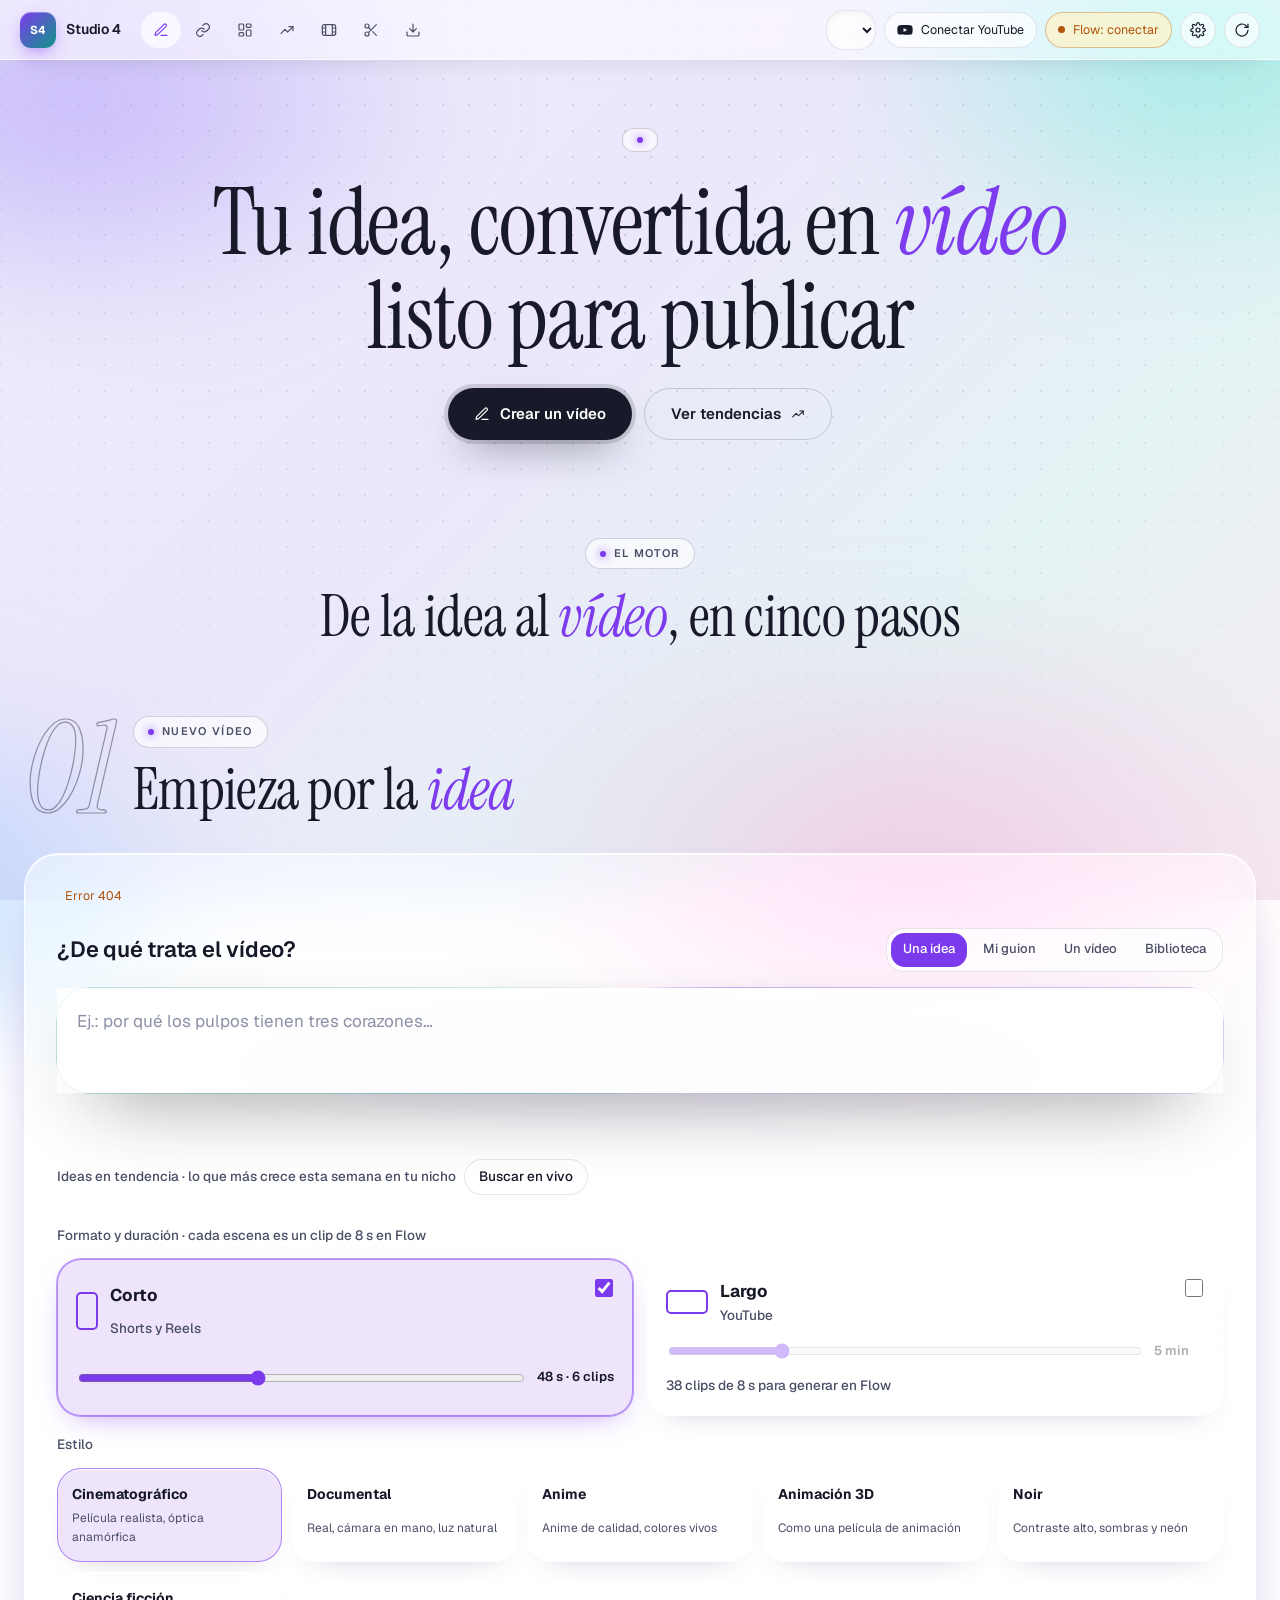
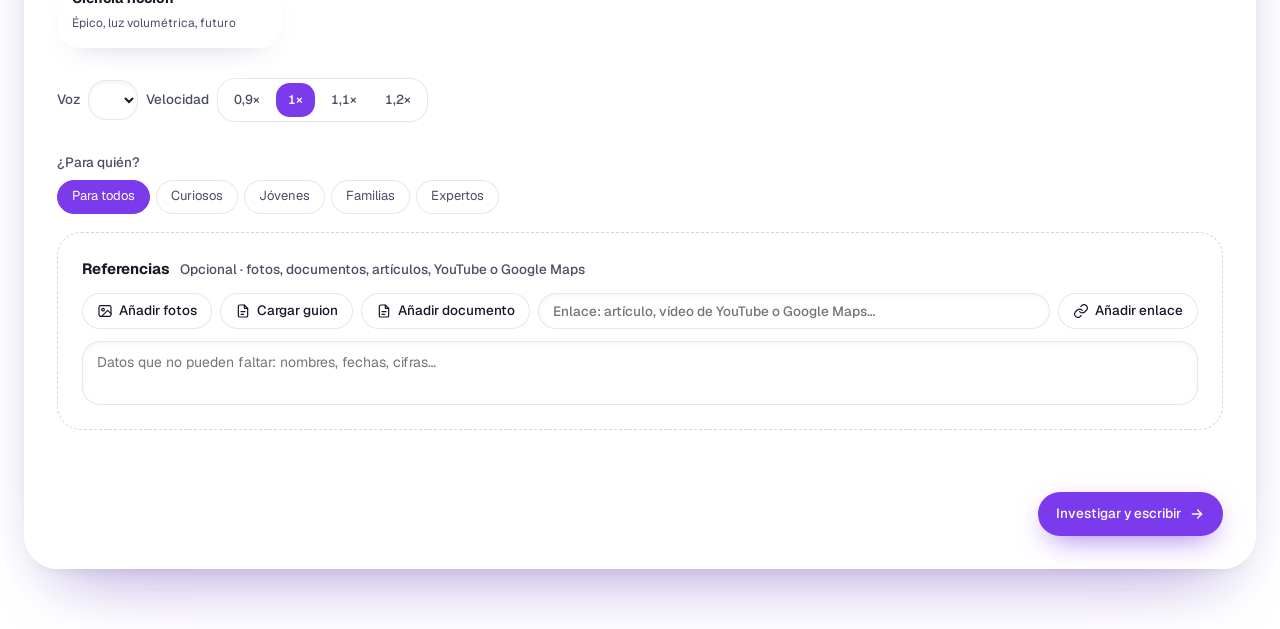
==== web/index.html @ 20f871fd "Precarga completa del panel; imágenes de las 3 ideas en toda la web de confianza; prompts de Agron c" ====
<!doctype html>
<html lang="es">
<head>
<meta charset="utf-8">
<meta name="viewport" content="width=device-width, initial-scale=1">
<title>Studio 4</title>
<link rel="icon" href="data:image/svg+xml,<svg xmlns='http://www.w3.org/2000/svg' viewBox='0 0 32 32'><defs><linearGradient id='g' x1='0' y1='0' x2='1' y2='1'><stop offset='0' stop-color='%238b5cf6'/><stop offset='1' stop-color='%232dd4bf'/></linearGradient></defs><rect width='32' height='32' rx='10' fill='url(%23g)'/><text x='16' y='21' font-size='12' font-family='Arial' font-weight='700' text-anchor='middle' fill='white'>S4</text></svg>">
<link rel="stylesheet" href="/web/estilo.css">
</head>
<body>
<!-- Precarga: la misma cara que arranque.html; se quita cuando el panel, sus fuentes y TODAS sus imágenes están cargadas. -->
<div id="precarga" role="status" aria-live="polite" style="position:fixed;inset:0;z-index:9999;display:grid;place-items:center;
  background:#07080d;color:#eef1f6;font-family:system-ui,sans-serif;transition:opacity .35s ease">
  <style>
    #precarga .logo { display: grid; place-items: center; width: 108px; height: 108px; border-radius: 32px; color: #fff;
      font: 700 34px "S4 Sans", system-ui, sans-serif; background: linear-gradient(135deg, #8b5cf6, #2dd4bf);
      box-shadow: 0 24px 60px -20px rgb(139 92 246 / .8), inset 0 1px 0 rgb(255 255 255 / .35); animation: s4-respirar 2.4s ease-in-out infinite; }
    #precarga h1 { margin: 0; font: 400 clamp(40px, 8vw, 64px)/1 "S4 Serif", serif; } #precarga h1 em { color: #8b5cf6; }
    #precarga p { margin: 0; color: #9aa3b2; font-size: 15px; min-height: 1.4em; }
    #precarga .barra { width: min(260px, 70vw); height: 4px; border-radius: 999px; background: rgb(255 255 255 / .1); overflow: hidden; }
    #precarga .barra i { display: block; height: 100%; width: 0; background: linear-gradient(90deg, #8b5cf6, #2dd4bf); transition: width .25s ease; }
    @keyframes s4-respirar { 0%, 100% { transform: scale(1); } 50% { transform: scale(1.06); } }
    @media (prefers-color-scheme: light) { #precarga { background: #f4f2fb !important; color: #161827 !important; } #precarga p { color: #4a4f66; } }
    @media (prefers-reduced-motion: reduce) { #precarga .logo { animation: none; } }
  </style>
  <div style="display:grid;justify-items:center;gap:22px;text-align:center;padding:16px">
    <div class="logo" aria-hidden="true">S4</div>
    <h1>Studio <em>4</em></h1>
    <div class="barra" aria-hidden="true"><i id="precarga-barra"></i></div>
    <p id="precarga-estado">Cargando el panel…</p>
  </div>
</div>
<svg width="0" height="0" style="position:absolute" aria-hidden="true">
  <defs>
    <symbol id="i-crear" viewBox="0 0 24 24" fill="none" stroke="currentColor" stroke-width="1.8" stroke-linecap="round" stroke-linejoin="round"><path d="M12 20h9"/><path d="M16.5 3.5a2.1 2.1 0 0 1 3 3L7 19l-4 1 1-4z"/></symbol>
    <symbol id="i-escenas" viewBox="0 0 24 24" fill="none" stroke="currentColor" stroke-width="1.8" stroke-linecap="round" stroke-linejoin="round"><rect x="2" y="4" width="20" height="16" rx="3"/><path d="M7 4v16M17 4v16M2 9h5M17 9h5M2 15h5M17 15h5"/></symbol>
    <symbol id="i-render" viewBox="0 0 24 24" fill="none" stroke="currentColor" stroke-width="1.8" stroke-linecap="round" stroke-linejoin="round"><circle cx="6" cy="6" r="3"/><circle cx="6" cy="18" r="3"/><path d="M20 4 8.12 15.88M14.47 14.48 20 20M8.12 8.12 12 12"/></symbol>
    <symbol id="i-entregas" viewBox="0 0 24 24" fill="none" stroke="currentColor" stroke-width="1.8" stroke-linecap="round" stroke-linejoin="round"><path d="M21 15v4a2 2 0 0 1-2 2H5a2 2 0 0 1-2-2v-4"/><path d="m7 10 5 5 5-5M12 15V3"/></symbol>
    <symbol id="i-yt" viewBox="0 0 24 24" fill="currentColor"><path d="M23 7.2a3 3 0 0 0-2.1-2.1C19 4.6 12 4.6 12 4.6s-7 0-8.9.5A3 3 0 0 0 1 7.2 31 31 0 0 0 .5 12 31 31 0 0 0 1 16.8a3 3 0 0 0 2.1 2.1c1.9.5 8.9.5 8.9.5s7 0 8.9-.5a3 3 0 0 0 2.1-2.1 31 31 0 0 0 .5-4.8 31 31 0 0 0-.5-4.8zM9.8 15.1V8.9l5.4 3.1z"/></symbol>
    <symbol id="i-ajustes" viewBox="0 0 24 24" fill="none" stroke="currentColor" stroke-width="1.8" stroke-linecap="round" stroke-linejoin="round"><circle cx="12" cy="12" r="3"/><path d="M19.4 15a1.7 1.7 0 0 0 .3 1.8l.1.1a2 2 0 1 1-2.8 2.8l-.1-.1a1.7 1.7 0 0 0-1.8-.3 1.7 1.7 0 0 0-1 1.5V21a2 2 0 1 1-4 0v-.1a1.7 1.7 0 0 0-1.1-1.5 1.7 1.7 0 0 0-1.8.3l-.1.1a2 2 0 1 1-2.8-2.8l.1-.1a1.7 1.7 0 0 0 .3-1.8 1.7 1.7 0 0 0-1.5-1H3a2 2 0 1 1 0-4h.1a1.7 1.7 0 0 0 1.5-1.1 1.7 1.7 0 0 0-.3-1.8l-.1-.1a2 2 0 1 1 2.8-2.8l.1.1a1.7 1.7 0 0 0 1.8.3H9a1.7 1.7 0 0 0 1-1.5V3a2 2 0 1 1 4 0v.1a1.7 1.7 0 0 0 1 1.5 1.7 1.7 0 0 0 1.8-.3l.1-.1a2 2 0 1 1 2.8 2.8l-.1.1a1.7 1.7 0 0 0-.3 1.8V9a1.7 1.7 0 0 0 1.5 1H21a2 2 0 1 1 0 4h-.1a1.7 1.7 0 0 0-1.5 1z"/></symbol>
    <symbol id="i-play" viewBox="0 0 24 24" fill="currentColor"><path d="M7 4.5v15a1 1 0 0 0 1.5.9l12-7.5a1 1 0 0 0 0-1.7l-12-7.5A1 1 0 0 0 7 4.5z"/></symbol>
    <symbol id="i-pausa" viewBox="0 0 24 24" fill="currentColor"><rect x="6" y="4.5" width="4" height="15" rx="1"/><rect x="14" y="4.5" width="4" height="15" rx="1"/></symbol>
    <symbol id="i-renovar" viewBox="0 0 24 24" fill="none" stroke="currentColor" stroke-width="1.8" stroke-linecap="round" stroke-linejoin="round"><path d="M21 12a9 9 0 1 1-3-6.7L21 8"/><path d="M21 3v5h-5"/></symbol>
    <symbol id="i-carga" viewBox="0 0 24 24" fill="none" stroke="currentColor" stroke-width="2" stroke-linecap="round"><path d="M21 12a9 9 0 1 1-6.2-8.6"/></symbol>
    <symbol id="i-tendencias" viewBox="0 0 24 24" fill="none" stroke="currentColor" stroke-width="1.8" stroke-linecap="round" stroke-linejoin="round"><path d="m3 17 6-6 4 4 8-8"/><path d="M15 7h6v6"/></symbol>
    <symbol id="i-guion" viewBox="0 0 24 24" fill="none" stroke="currentColor" stroke-width="1.8" stroke-linecap="round" stroke-linejoin="round"><path d="M14 3H7a2 2 0 0 0-2 2v14a2 2 0 0 0 2 2h10a2 2 0 0 0 2-2V8z"/><path d="M14 3v5h5M9 13h6M9 17h4"/></symbol>
    <!-- Logos de las redes (Simple Icons, CC0), con sus colores de marca -->
    <linearGradient id="ig-degradado" x1="0" y1="1" x2="1" y2="0"><stop offset="0" stop-color="#FEDA75"/><stop offset=".3" stop-color="#FA7E1E"/><stop offset=".55" stop-color="#D62976"/><stop offset=".8" stop-color="#962FBF"/><stop offset="1" stop-color="#4F5BD5"/></linearGradient>
    <path id="tk-trazo" d="M12.525.02c1.31-.02 2.61-.01 3.91-.02.08 1.53.63 3.09 1.75 4.17 1.12 1.11 2.7 1.62 4.24 1.79v4.03c-1.44-.05-2.89-.35-4.2-.97-.57-.26-1.1-.59-1.62-.93-.01 2.92.01 5.84-.02 8.75-.08 1.4-.54 2.79-1.35 3.94-1.31 1.92-3.58 3.17-5.91 3.21-1.43.08-2.86-.31-4.08-1.03-2.02-1.19-3.44-3.37-3.65-5.71-.02-.5-.03-1-.01-1.49.18-1.9 1.12-3.72 2.58-4.96 1.66-1.44 3.98-2.13 6.15-1.72.02 1.48-.04 2.96-.04 4.44-.99-.32-2.15-.23-3.02.37-.63.41-1.11 1.04-1.36 1.75-.21.51-.15 1.07-.14 1.61.24 1.64 1.82 3.02 3.5 2.87 1.12-.01 2.19-.66 2.77-1.61.19-.33.4-.67.41-1.06.1-1.79.06-3.57.07-5.36.01-4.03-.01-8.05.02-12.07z"/>
    <symbol id="l-youtube" viewBox="0 0 24 24"><rect x="5" y="6.5" width="14" height="11" fill="#fff"/><path fill="#FF0000" d="M23.498 6.186a3.016 3.016 0 0 0-2.122-2.136C19.505 3.545 12 3.545 12 3.545s-7.505 0-9.377.505A3.017 3.017 0 0 0 .502 6.186C0 8.07 0 12 0 12s0 3.93.502 5.814a3.016 3.016 0 0 0 2.122 2.136c1.871.505 9.376.505 9.376.505s7.505 0 9.377-.505a3.015 3.015 0 0 0 2.122-2.136C24 15.93 24 12 24 12s0-3.93-.502-5.814zM9.545 15.568V8.432L15.818 12l-6.273 3.568z"/></symbol>
    <symbol id="l-instagram" viewBox="0 0 24 24"><path fill="url(#ig-degradado)" d="M7.0301.084c-1.2768.0602-2.1487.264-2.911.5634-.7888.3075-1.4575.72-2.1228 1.3877-.6652.6677-1.075 1.3368-1.3802 2.127-.2954.7638-.4956 1.6365-.552 2.914-.0564 1.2775-.0689 1.6882-.0626 4.947.0062 3.2586.0206 3.6671.0825 4.9473.061 1.2765.264 2.1482.5635 2.9107.308.7889.72 1.4573 1.388 2.1228.6679.6655 1.3365 1.0743 2.1285 1.38.7632.295 1.6361.4961 2.9134.552 1.2773.056 1.6884.069 4.9462.0627 3.2578-.0062 3.668-.0207 4.9478-.0814 1.28-.0607 2.147-.2652 2.9098-.5633.7889-.3086 1.4578-.72 2.1228-1.3881.665-.6682 1.0745-1.3378 1.3795-2.1284.2957-.7632.4966-1.636.552-2.9124.056-1.2809.0692-1.6898.063-4.948-.0063-3.2583-.021-3.6668-.0817-4.9465-.0607-1.2797-.264-2.1487-.5633-2.9117-.3084-.7889-.72-1.4568-1.3876-2.1228C21.2982 1.33 20.628.9208 19.8378.6165 19.074.321 18.2017.1197 16.9244.0645 15.6471.0093 15.236-.005 11.977.0014 8.718.0076 8.31.0215 7.0301.0839m.1402 21.6932c-1.17-.0509-1.8053-.2453-2.2287-.408-.5606-.216-.96-.4771-1.3819-.895-.422-.4178-.6811-.8186-.9-1.378-.1644-.4234-.3624-1.058-.4171-2.228-.0595-1.2645-.072-1.6442-.079-4.848-.007-3.2037.0053-3.583.0607-4.848.05-1.169.2456-1.805.408-2.2282.216-.5613.4762-.96.895-1.3816.4188-.4217.8184-.6814 1.3783-.9003.423-.1651 1.0575-.3614 2.227-.4171 1.2655-.06 1.6447-.072 4.848-.079 3.2033-.007 3.5835.005 4.8495.0608 1.169.0508 1.8053.2445 2.228.408.5608.216.96.4754 1.3816.895.4217.4194.6816.8176.9005 1.3787.1653.4217.3617 1.056.4169 2.2263.0602 1.2655.0739 1.645.0796 4.848.0058 3.203-.0055 3.5834-.061 4.848-.051 1.17-.245 1.8055-.408 2.2294-.216.5604-.4763.96-.8954 1.3814-.419.4215-.8181.6811-1.3783.9-.4224.1649-1.0577.3617-2.2262.4174-1.2656.0595-1.6448.072-4.8493.079-3.2045.007-3.5825-.006-4.848-.0608M16.953 5.5864A1.44 1.44 0 1 0 18.39 4.144a1.44 1.44 0 0 0-1.437 1.4424M5.8385 12.012c.0067 3.4032 2.7706 6.1557 6.173 6.1493 3.4026-.0065 6.157-2.7701 6.1506-6.1733-.0065-3.4032-2.771-6.1565-6.174-6.1498-3.403.0067-6.156 2.771-6.1496 6.1738M8 12.0077a4 4 0 1 1 4.008 3.9921A3.9996 3.9996 0 0 1 8 12.0077"/></symbol>
    <symbol id="l-tiktok" viewBox="-1 -1 26 26"><use href="#tk-trazo" fill="#25F4EE" transform="translate(-0.7 -0.7)"/><use href="#tk-trazo" fill="#FE2C55" transform="translate(0.7 0.7)"/><use href="#tk-trazo" fill="var(--tiktok, #000)"/></symbol>
    <symbol id="l-facebook" viewBox="0 0 24 24"><circle cx="12" cy="12" r="10" fill="#fff"/><path fill="#0866FF" d="M9.101 23.691v-7.98H6.627v-3.667h2.474v-1.58c0-4.085 1.848-5.978 5.858-5.978.401 0 .955.042 1.468.103a8.68 8.68 0 0 1 1.141.195v3.325a8.623 8.623 0 0 0-.653-.036 26.805 26.805 0 0 0-.733-.009c-.707 0-1.259.096-1.675.309a1.686 1.686 0 0 0-.679.622c-.258.42-.374.995-.374 1.752v1.297h3.919l-.386 2.103-.287 1.564h-3.246v8.245C19.396 23.238 24 18.179 24 12.044c0-6.627-5.373-12-12-12s-12 5.373-12 12c0 5.628 3.874 10.35 9.101 11.647Z"/></symbol>
    <symbol id="i-canales" viewBox="0 0 24 24" fill="none" stroke="currentColor" stroke-width="1.8" stroke-linecap="round" stroke-linejoin="round"><rect x="3" y="3" width="7" height="9" rx="1.5"/><rect x="14" y="3" width="7" height="5" rx="1.5"/><rect x="14" y="12" width="7" height="9" rx="1.5"/><rect x="3" y="16" width="7" height="5" rx="1.5"/></symbol>
    <symbol id="i-foto" viewBox="0 0 24 24" fill="none" stroke="currentColor" stroke-width="1.8" stroke-linecap="round" stroke-linejoin="round"><rect x="3" y="4" width="18" height="16" rx="2.5"/><circle cx="9" cy="10" r="2"/><path d="m21 16-5-5-9 9"/></symbol>
    <symbol id="i-enlace" viewBox="0 0 24 24" fill="none" stroke="currentColor" stroke-width="1.8" stroke-linecap="round" stroke-linejoin="round"><path d="M10 13a5 5 0 0 0 7.5.5l3-3a5 5 0 0 0-7-7l-1.7 1.7"/><path d="M14 11a5 5 0 0 0-7.5-.5l-3 3a5 5 0 0 0 7 7l1.7-1.7"/></symbol>
    <symbol id="i-mapa" viewBox="0 0 24 24" fill="none" stroke="currentColor" stroke-width="1.8" stroke-linecap="round" stroke-linejoin="round"><path d="M12 21s-7-6.2-7-11.5a7 7 0 0 1 14 0C19 14.8 12 21 12 21z"/><circle cx="12" cy="9.5" r="2.5"/></symbol>
    <symbol id="i-flecha" viewBox="0 0 24 24" fill="none" stroke="currentColor" stroke-width="2" stroke-linecap="round" stroke-linejoin="round"><path d="M5 12h14M13 6l6 6-6 6"/></symbol>
  </defs>
</svg>

<header class="barra">
  <a class="marca" href="#inicio" title="Inicio"><span class="logo">S4</span><span>Studio 4</span></a>
  <nav class="nav" aria-label="Navegación principal">
    <a href="#crear" class="activo" title="Crear"><svg><use href="#i-crear"/></svg><span>Crear</span></a>
    <a href="#url" title="Desde URL"><svg><use href="#i-enlace"/></svg><span>Desde URL</span></a>
    <a href="#canales" title="Canales"><svg><use href="#i-canales"/></svg><span>Canales</span></a>
    <a href="#tendencias" title="Tendencias"><svg><use href="#i-tendencias"/></svg><span>Tendencias</span></a>
    <a href="#flow" title="Flow"><svg><use href="#i-escenas"/></svg><span>Flow</span></a>
    <a href="#render" title="Render"><svg><use href="#i-render"/></svg><span>Render</span></a>
    <a href="#entregas" title="Entregas"><svg><use href="#i-entregas"/></svg><span>Entregas</span></a>
  </nav>
  <div class="barra-der">
    <select id="canal" class="campo canal-campo" aria-label="Canal con el que trabajas" title="Canal: cada uno tiene sus producciones, su YouTube y su carpeta"></select>
    <a id="yt-pildora" class="pildora" href="/youtube/conectar" title="Solo lectura: tu canal y lo que ya hay en YouTube sobre cada tema"><svg><use href="#i-yt"/></svg><span id="yt-txt">Conectar YouTube</span></a>
    <a id="flow-boton" class="pildora aviso" target="_blank" href="/flow/emparejar"><span class="piloto"></span><span>Flow: conectar</span></a>
    <button id="abrir-ajustes" class="redondo" title="Ajustes: tema de color del panel" aria-label="Ajustes: tema de color del panel" aria-controls="ajustes"><svg><use href="#i-ajustes"/></svg></button>
    <button id="flow-renovar" class="redondo" title="Nueva vinculación: genera otro código y vuelve a emparejar la extensión" aria-label="Nueva vinculación con la extensión de Flow"><svg><use href="#i-renovar"/></svg></button>
  </div>
</header>

<main>
  <!-- ================================================================ INICIO: el canal, sus vídeos y el motor -->
  <section id="inicio" class="crear-vista">
    <div class="presentacion entrar">
      <span class="sello" id="sello"></span>
      <h1 class="display">Tu idea, convertida en <em>vídeo</em><br>listo para publicar</h1>
      <div class="ctas">
        <button class="cta" id="ir-crear" type="button"><svg width="16" height="16"><use href="#i-crear"/></svg>Crear un vídeo</button>
        <a class="cta-sec" href="#tendencias">Ver tendencias <svg width="14" height="14"><use href="#i-tendencias"/></svg></a>
      </div>
    </div>
    <div class="ideas-hoy" id="ideas-hoy" hidden></div>
    <div class="mosaico" id="lista"></div>
    <div class="motor">
      <span class="sello">El motor</span>
      <h2 class="display">De la idea al <em>vídeo</em>, en cinco pasos</h2>
      <div class="motor-pasos" id="motor"></div>
    </div>
  </section>

  <!-- ================================================================ CREAR: el asistente, en su propia vista -->
  <section id="crear" class="crear-vista">
    <div class="seccion-num" id="nuevo-video">
      <span class="num-hueco" aria-hidden="true">01</span>
      <div><span class="sello">Nuevo vídeo</span><h2 class="display">Empieza por la <em>idea</em></h2></div>
    </div>

    <div class="hero">
    <div class="hero-fondo" aria-hidden="true"><div class="hero-vivo"><div class="hero-rejilla"></div></div></div>
    <div class="hero-cuerpo">
      <p class="aviso-txt" id="aviso-panel" role="alert" hidden></p>
      <!-- Crear: todo en una tarjeta · la idea (o tu guion o un vídeo), formato, estilo y voz, y un botón -->
      <div class="paso crear-unico" data-paso="1">
        <div class="pregunta"><b>¿De qué trata el vídeo?</b>
          <div class="segmentos" role="tablist" aria-label="Cómo empezar">
            <label><input type="radio" name="modo" value="idea" checked>Una idea</label>
            <label><input type="radio" name="modo" value="propio">Mi guion</label>
            <label><input type="radio" name="modo" value="video">Un vídeo</label>
            <label><input type="radio" name="modo" value="biblioteca">Biblioteca</label>
          </div>
        </div>
        <div class="solo-video importar" hidden>
          <div class="importar-fila">
            <input id="v-url" class="campo" type="url" inputmode="url" autocomplete="off" spellcheck="false"
              placeholder="Enlace del vídeo (YouTube, Instagram, TikTok…)" aria-label="Enlace del vídeo">
            <label class="boton"><svg width="16" height="16"><use href="#i-entregas"/></svg>Subir archivo<input type="file" id="v-archivo" accept="video/*" hidden></label>
          </div>
          <p class="meta" id="v-info" role="status" aria-live="polite"></p>
          <label class="check terminos"><input type="checkbox" id="v-derechos"> <span>Acepto los <a href="/legal" target="_blank" rel="noopener">términos de uso</a>: solo proceso contenido propio o con permiso de su autor.</span></label>
          <div class="acciones-paso"><button class="primario" id="v-importar" type="button">Importar vídeo <svg width="16" height="16"><use href="#i-flecha"/></svg></button></div>
        </div>
        <div class="solo-biblioteca biblioteca" hidden>
          <textarea id="b-texto" class="campo guion-texto" rows="6" placeholder="Pega aquí un paquete de guiones (cada uno empieza con «=== FL-001 | LARGO ===» o «=== FL-001 | CORTO a ===»)"></textarea>
          <div class="acciones-paso"><button class="boton" id="b-guardar" type="button">Guardar en la biblioteca</button>
            <button class="primario" id="b-crear-todos" type="button">Crear los pendientes</button></div>
          <p class="meta">El largo sale en 16:9 (YouTube) y los cortos en 9:16 (Shorts y Reels), con la voz y el estilo elegidos abajo.</p>
          <div class="b-lista" id="b-lista"></div>
        </div>
        <div class="crear-opciones">
        <div class="caja-viva">
          <textarea id="a-idea" rows="3" placeholder="Ej.: por qué los pulpos tienen tres corazones…"></textarea>
          <textarea id="a-guion" rows="8" hidden placeholder="Pega tu guion… o arrastra aquí el archivo (PDF, TXT o MD)"></textarea>
        </div>
        <p class="meta" id="a-guion-info" role="status" aria-live="polite"></p>
        <p class="meta fuentes-aviso" id="a-fuentes"></p>
        <div class="crear-bloque solo-idea ideas-vivo">
          <div class="fila"><span class="meta">Ideas en tendencia · lo que más crece esta semana en tu nicho</span>
            <button class="boton" id="ideas-vivo" type="button">Buscar en vivo</button></div>
          <div class="ideas-vivo-lista" id="ideas-vivo-lista"></div>
        </div>
        <div class="crear-bloque"><p class="meta">Formato y duración · cada escena es un clip de 8 s en Flow</p>
          <div class="formatos solo-idea">
            <label class="formato"><input type="checkbox" id="a-corto" checked>
              <span class="formato-cab"><i class="marco-916"></i><b>Corto</b><span class="meta">Shorts y Reels</span></span>
              <span class="formato-dur"><input type="range" id="a-corto-s" min="16" max="96" step="8" value="48"><em id="a-corto-v">48 s · 6 clips</em></span></label>
            <label class="formato"><input type="checkbox" id="a-largo">
              <span class="formato-cab"><i class="marco-169"></i><b>Largo</b><span class="meta">YouTube</span></span>
              <span class="formato-dur"><input type="range" id="a-largo-m" min="2" max="15" step="0.5" value="5"><em id="a-largo-v">5 min</em></span>
              <span class="meta" id="a-largo-nota"></span></label>
          </div>
          <div class="solo-propio" hidden>
            <div class="segmentos" role="radiogroup" aria-label="Formato">
              <label><input type="radio" name="formato" value="vertical" checked>9:16 · Shorts y Reels</label>
              <label><input type="radio" name="formato" value="horizontal">16:9 · YouTube</label>
              <label><input type="radio" name="formato" value="cuadrado">1:1 · Feed</label>
            </div>
          </div>
        </div>
        <div class="crear-bloque"><p class="meta">Estilo</p><div class="estilos" id="a-estilos"></div></div>
        <div class="crear-bloque"><div class="fila"><span class="meta">Voz</span><select id="a-voz" class="campo"></select>
            <span class="meta">Velocidad</span>
            <div class="segmentos" role="radiogroup" aria-label="Velocidad de la voz">
              <label><input type="radio" name="velocidad" value="0.9">0,9×</label>
              <label><input type="radio" name="velocidad" value="1" checked>1×</label>
              <label><input type="radio" name="velocidad" value="1.1">1,1×</label>
              <label><input type="radio" name="velocidad" value="1.2">1,2×</label>
            </div></div>
          <div class="voces-lista" id="a-voces"></div></div>
        <div class="solo-idea opciones">
          <div><p class="meta">¿Para quién?</p><div class="chips" data-grupo="publico">
            <button data-v="todos" class="si">Para todos</button><button data-v="curiosos de la ciencia y la historia">Curiosos</button>
            <button data-v="jóvenes de 16 a 25 años">Jóvenes</button><button data-v="niños y familias">Familias</button><button data-v="gente que ya sabe del tema">Expertos</button></div></div>
        </div>
        <div class="referencias" id="referencias">
          <div class="ref-cab"><b>Referencias</b><span class="meta">Opcional · fotos, documentos, artículos, YouTube o Google Maps</span></div>
          <div class="ref-botones">
            <label class="boton"><svg width="16" height="16"><use href="#i-foto"/></svg>Añadir fotos<input type="file" id="ref-fotos" accept="image/jpeg,image/png,image/webp" multiple hidden></label>
            <label class="boton"><svg width="16" height="16"><use href="#i-guion"/></svg>Cargar guion<input type="file" id="ref-guion" accept=".pdf,.txt,.md,application/pdf,text/plain" hidden></label>
            <label class="boton"><svg width="16" height="16"><use href="#i-guion"/></svg>Añadir documento<input type="file" id="ref-docs" accept=".pdf,.txt,.md,application/pdf,text/plain" multiple hidden></label>
            <div class="ref-enlace"><input id="ref-url" class="campo" type="url" inputmode="url" placeholder="Enlace: artículo, vídeo de YouTube o Google Maps…" autocomplete="off" spellcheck="false" aria-label="Enlace de referencia">
              <button class="boton" id="ref-url-add" type="button"><svg width="16" height="16"><use href="#i-enlace"/></svg>Añadir enlace</button></div>
          </div>
          <div class="ref-lista" id="ref-lista"></div>
          <textarea id="ref-datos" class="campo ref-datos" rows="2" placeholder="Datos que no pueden faltar: nombres, fechas, cifras…" aria-label="Datos que no pueden faltar"></textarea>
        </div>
        <p class="resumen" id="a-resumen"></p>
        <div class="acciones-paso"><button class="primario" id="a-crear"><span id="a-crear-txt">Investigar y escribir</span> <svg width="16" height="16"><use href="#i-flecha"/></svg></button></div>
        </div>
      </div>

      <!-- Paso 4 · Revisa el guion -->
      <div class="paso" data-paso="4" hidden>
        <div id="a-trabajo" class="a-trabajo" role="status" aria-live="polite" hidden>
          <ol class="a-fases" id="a-fases"></ol>
          <div class="progreso"><div id="a-barra"></div></div>
        </div>
        <div id="a-editor">
          <div class="cabeza">
            <div style="display:grid;gap:4px">
              <b class="pregunta-txt">Revisa el guion</b>
              <p class="meta" id="g-meta"></p>
            </div>
            <div class="segmentos" id="g-versiones" hidden></div>
          </div>
          <div id="g-ia" class="fila" hidden style="margin:0 0 10px"></div>
          <textarea id="g-texto" class="guion-texto" rows="10" spellcheck="true"></textarea>
          <div id="g-ganchos" class="fila"></div>
          <div class="fila">
            <button class="primario" id="g-aprobar">Aprobar guion y crear escenas <svg width="16" height="16"><use href="#i-flecha"/></svg></button>
            <button class="boton" id="g-guardar">Guardar cambios</button>
            <button class="boton" id="g-otra" title="Otra versión con la misma investigación">Escribir otra versión</button>
            <button class="boton" id="g-original" hidden title="Deja el guion como lo escribiste tú">Volver a mi guion</button>
            <button class="boton" id="g-completar" title="Investiga el tema y lo convierte en la historia verdadera y completa, con tus frases">Completar la historia</button>
            <span class="meta" id="g-estado" role="status" aria-live="polite"></span>
          </div>
        </div>
        <div class="acciones-paso"><button class="boton" id="a-otro">Empezar otro vídeo</button></div>
      </div>

      <p class="aviso-txt" id="aviso-salud" hidden></p>
    </div>
    </div>
  </section>

  <!-- ================================================================ DESDE URL: enlace → 3 formatos listos, en un panel -->
  <section id="url" class="crear-vista" hidden>
    <div class="seccion-num">
      <span class="num-hueco" aria-hidden="true">02</span>
      <div><span class="sello">Desde un enlace</span><h2 class="display">Del enlace a los <em>3 formatos</em></h2></div>
    </div>
    <div class="hero">
    <div class="hero-fondo" aria-hidden="true"><div class="hero-vivo"><div class="hero-rejilla"></div></div></div>
    <div class="hero-cuerpo">
      <div class="crear-opciones">
        <div class="importar-fila">
          <span class="u-logo" id="u-logo" aria-hidden="true"><svg><use href="#i-enlace"/></svg></span>
          <input id="u-url" class="campo" type="url" inputmode="url" autocomplete="off" spellcheck="false"
            placeholder="Enlace del vídeo (YouTube, Instagram, TikTok…)" aria-label="Enlace del vídeo">
          <label class="boton"><svg width="16" height="16"><use href="#i-entregas"/></svg>Subir archivo<input type="file" id="u-archivo" accept="video/*" hidden></label>
        </div>
        <p class="meta" id="u-info" role="status" aria-live="polite"></p>
        <div class="u-vista" id="u-vista" hidden></div>
        <label class="check terminos"><input type="checkbox" id="u-derechos"> <span>Acepto los <a href="/legal" target="_blank" rel="noopener">términos de uso</a>: solo proceso contenido propio o con permiso de su autor.</span></label>
        <div class="acciones-paso"><button class="primario" id="u-procesar" type="button">Procesar <svg width="16" height="16"><use href="#i-flecha"/></svg></button></div>
        <p class="meta">Se descarga, se subtitula y se monta con fundido y color cine; salen el vídeo completo, el Reels y el Short con sus textos.</p>
      </div>
      <div id="u-trabajo" class="a-trabajo" role="status" aria-live="polite" hidden>
        <b id="u-fase"></b><div class="progreso"><div id="u-barra"></div></div>
      </div>
      <p id="u-error" class="error" role="alert" hidden></p>
      <div id="u-resultado" class="crear-opciones" hidden>
        <div class="fila"><b class="pregunta-txt" id="u-titulo"></b>
          <button class="boton" type="button" data-abrir="3 Entregas">Abrir carpeta</button></div>
        <p class="meta" id="u-sin-montar" hidden>Este vídeo está importado pero aún no tiene sus 3 formatos: revisa los textos y pulsa «Montar los 3 formatos».</p>
        <div class="piezas" id="u-piezas"></div>
        <div class="crear-bloque u-edicion">
          <b>Edición</b>
          <div class="fila"><span class="meta">Transición</span><div class="segmentos" role="radiogroup" aria-label="Transición" id="u-trans"></div></div>
          <div class="fila"><span class="meta">Efecto</span><div class="segmentos" role="radiogroup" aria-label="Efecto" id="u-efecto"></div></div>
          <div class="fila">
            <label class="check"><input type="checkbox" id="u-caratula"> Carátula de entrada</label>
            <label class="meta">Quitar del inicio <input class="campo u-seg" id="u-inicio" type="number" min="0" step="0.5" inputmode="decimal"> s</label>
            <label class="meta">Quitar del final <input class="campo u-seg" id="u-final" type="number" min="0" step="0.5" inputmode="decimal"> s</label>
          </div>
          <p class="meta">Corrige el texto de cualquier escena (lo que la transcripción entendió mal) y vuelve a montar.</p>
          <div class="u-escenas" id="u-escenas"></div>
          <div class="acciones-paso"><button class="primario" id="u-remontar" type="button">Volver a montar <svg width="16" height="16"><use href="#i-renovar"/></svg></button></div>
        </div>
      </div>
    </div>
    </div>
  </section>

  <!-- ================================================================ CANALES: panel de control -->
  <section id="canales" class="panel-canales" hidden>
    <div class="panel-cab">
      <div><span class="sello">Panel de control</span><h2 class="display">Tus <em>canales</em></h2></div>
      <div class="fila"><button class="boton" id="pc-editar" type="button">Editar canales</button>
        <button class="primario" id="pc-actualizar" type="button">Actualizar <svg width="16" height="16"><use href="#i-renovar"/></svg></button></div>
    </div>
    <div id="pc-lista" class="pc-lista"></div>
  </section>

  <!-- ================================================================ TENDENCIAS del canal -->
  <section id="tendencias" class="tendencias" hidden>
    <div class="panel-cab">
      <div><span class="sello" id="td-canal">Tendencias</span><h2 class="display">Lo que se ve <em>hoy</em></h2></div>
      <div class="fila"><button class="boton" id="td-nicho" hidden>Definir nicho del canal</button>
        <button class="boton" id="td-aprender" type="button" title="Estudia cómo cuentan tus referentes y escribe el manual del canal">Aprender del nicho</button>
        <button class="primario" id="td-actualizar">Actualizar tendencias <svg width="16" height="16"><use href="#i-renovar"/></svg></button></div>
    </div>
    <div id="td-trabajo" class="trabajo" role="status" aria-live="polite" hidden><div class="trabajo-txt"><span id="td-fase"></span></div><div class="progreso"><div style="width:60%"></div></div></div>
    <p id="td-error" class="error" role="alert" hidden></p>
    <section id="td-manual-bloque" class="tarjeta manual-canal" hidden><h3 id="td-manual-sum">Manual aprendido del canal</h3><div id="td-manual"></div></section>
    <div id="td-cuerpo" hidden>
      <div class="kpis" id="td-kpis"></div>
      <div class="graficas" id="td-graficas"></div>
      <p class="td-resumen" id="td-resumen"></p>
      <h3 class="td-titulo">Formato que funciona hoy</h3>
      <div class="td-formato" id="td-formato"></div>
      <h3 class="td-titulo">Ideas listas para crear</h3>
      <div class="td-ideas" id="td-ideas"></div>
      <div id="td-formulas-bloque" hidden>
        <h3 class="td-titulo">Con la fórmula de tus referentes</h3>
        <div class="td-formulas" id="td-formulas"></div>
      </div>
      <h3 class="td-titulo">Nichos con tirón</h3>
      <div class="td-nichos" id="td-nichos"></div>
      <div class="dos td-listas">
        <div><h3 class="td-titulo">Consejos</h3><ul id="td-consejos"></ul></div>
        <div><h3 class="td-titulo">Mejor evitar</h3><ul id="td-evitar"></ul></div>
      </div>
    </div>
  </section>

  <!-- Pestañas de ejecución sin producción lista -->
  <section id="sin-prod" class="tarjeta vacia" hidden>
    <h2>Sin producción abierta</h2>
    <a class="primario" href="#crear">Ir a Crear <svg width="16" height="16"><use href="#i-flecha"/></svg></a>
  </section>

  <!-- ================================================================ EJECUCIÓN (guion aprobado) -->
  <div id="prod" class="prod" hidden>
    <section class="tarjeta entrar">
      <div class="cabeza" style="margin-bottom:0">
        <div style="display:grid;gap:4px">
          <h1 id="p-titulo" class="titulo-prod"></h1>
          <p class="meta" id="p-meta"></p>
        </div>
        <nav class="pestanas" id="pasos" aria-label="Pasos de esta producción">
          <a href="#flow" data-p="flow"><b>1</b><span>Flow<small id="est-flow"></small></span></a>
          <a href="#render" data-p="render"><b>2</b><span>Render<small id="est-render"></small></span></a>
          <a href="#entregas" data-p="entregas"><b>3</b><span>Entregas<small id="est-entregas"></small></span></a>
        </nav>
      </div>
      <div id="trabajo" class="trabajo" role="status" aria-live="polite" hidden>
        <div class="trabajo-txt"><span id="t-fase"></span><span id="t-pct"></span></div>
        <div class="progreso"><div id="t-barra"></div></div>
      </div>
      <p id="t-error" class="error" role="alert" hidden></p>
      <details><summary>Guion aprobado</summary><p id="p-guion" class="guion"></p>
        <div class="fila"><button class="boton" id="p-reabrir">Cambiar el guion</button></div></details>
    </section>

    <!-- 1 · Flow -->
    <section id="flow-sec" class="tarjeta">
      <div class="guia">
        <div class="guia-cuerpo">
          <span class="paso-de">Paso 1 de 3</span>
          <h2>Genera las escenas en Flow <span class="meta" id="e-cuenta"></span></h2>
          <p class="meta" id="reparto"></p>
        </div>
        <div class="guia-acciones"><button class="primario" id="pedir-tipos" hidden title="Gemini decide qué escenas conviene hacer en vídeo y cuáles en imagen">Recomendar vídeo o imagen</button><button class="boton" id="abrir-flow" title="Abre Google Flow en una ventana a la derecha">Abrir Flow</button></div>
      </div>
      <div class="todo-flow">
        <div class="todo-flow-cab"><b>Todo el vídeo en Flow, de una vez</b>
          <span class="meta">Copia, pégalo en Flow y genera. Lo que bajes a la carpeta de clips llega solo a su escena.</span></div>
        <div class="fila"><button class="primario" id="copiar-todo-flow" type="button">Copiar todo para Flow</button>
          <button class="boton" data-abrir="1 Clips de Flow" type="button">Abrir carpeta de clips</button>
          <button class="boton" id="ensamblar" type="button">Ensamblar vídeo</button></div>
        <p class="meta carpeta-estado" id="carpeta-estado" role="status" aria-live="polite"></p>
      </div>
      <div id="todo-api" class="todo-api" hidden>
        <div><b>Todas las escenas de una vez</b><span class="meta" id="api-estimado"></span></div>
        <div class="fila"><button class="primario" id="api-todo" type="button"></button>
          <button class="boton" id="api-imagenes" type="button"></button>
          <button class="boton" id="api-reales" type="button">Imágenes reales para todas · gratis</button>
          <button class="boton" id="api-tarjetas" type="button">Tarjetas de diseño · gratis</button></div>
      </div>
      <div id="fichas" class="fichas" hidden></div>
      <div id="ext-vieja" class="error ext-vieja" role="alert" hidden>
        <b>Chrome está usando una extensión de Flow antigua.</b>
        <ol><li>En chrome://extensions, quita «STUDIO #4 · Recoger de Google Flow».</li>
          <li>Pulsa «Cargar descomprimida» y elige la carpeta que abre este botón.</li>
          <li>Empareja otra vez con «Flow: conectar».</li></ol>
        <button class="boton" type="button" id="ext-abrir">Abrir la carpeta de la extensión nueva</button>
      </div>
      <div id="escenas" class="escenas"></div>
    </section>

    <!-- 2 · Render -->
    <section id="render-sec" class="tarjeta">
      <div class="guia">
        <div class="guia-cuerpo">
          <span class="paso-de">Paso 2 de 3</span>
          <h2>Monta el vídeo</h2>
        </div>
        <div class="guia-acciones"><button class="primario" id="r-boton">Renderizar vídeo <svg width="16" height="16"><use href="#i-flecha"/></svg></button></div>
      </div>
      <div class="ajustes-render">
        <div>
          <p class="meta">Voz</p>
          <audio id="v-audio" controls preload="none"></audio>
          <div class="fila"><select id="v-proveedor" class="campo"></select><button id="v-rehacer" class="boton">Rehacer voz</button></div>
          <div class="probar-voces">
            <div class="voces-lista" id="v-lista"></div>
            <div class="fila"><button class="boton" id="v-probar" disabled>Escuchar muestras</button><span class="meta" id="v-cuenta"></span></div>
            <div class="muestras-voz" id="v-muestras"></div>
          </div>
        </div>
        <div>
          <p class="meta">Subtítulos</p>
          <div class="segmentos" id="s-estilo" role="radiogroup" aria-label="Estilo de subtítulos" style="margin-top:6px">
            <label><input type="radio" name="s-est" value="viral">Viral</label><label><input type="radio" name="s-est" value="cine">Cine</label></div>
          <div class="fila" style="margin-top:6px">
            <label class="check"><input type="checkbox" id="s-activos"> Subtítulos</label>
            <label class="check"><input type="checkbox" id="s-sonidos"> Sonidos [ ]</label>
            <label class="check"><input type="checkbox" id="s-gancho"> Rótulo al empezar</label>
          </div>
          <div class="muestras" id="s-paletas"></div>
          <div class="fila">
            <div class="segmentos" id="s-posicion"><label><input type="radio" name="s-pos" value="arriba">Arriba</label><label><input type="radio" name="s-pos" value="centro">Centro</label><label><input type="radio" name="s-pos" value="abajo">Abajo</label></div>
            <div class="segmentos" id="s-tamano"><label><input type="radio" name="s-tam" value="pequeno">Pequeños</label><label><input type="radio" name="s-tam" value="normal">Normales</label><label><input type="radio" name="s-tam" value="grande">Grandes</label></div>
          </div>
        </div>
      </div>
      <div class="vista-subs">
        <p class="meta">Vista previa</p>
        <img id="s-vista" alt="Vista previa de los subtítulos">
      </div>
      <div id="r-final" class="final" hidden>
        <video id="r-video" controls preload="metadata"></video>
        <div style="display:grid;gap:10px;align-content:start">
          <a id="r-descargar" class="primario" download>Descargar MP4</a>
        </div>
      </div>
    </section>

    <!-- 3 · Entregas -->
    <section id="entregas-sec" class="tarjeta">
      <div class="guia">
        <div class="guia-cuerpo">
          <span class="paso-de">Paso 3 de 3</span>
          <h2>Entregas</h2>
        </div>
        <div class="guia-acciones"><button class="primario" id="m-generar">Generar miniaturas <svg width="16" height="16"><use href="#i-flecha"/></svg></button></div>
      </div>
      <div class="paquete">
        <div class="paquete-cab">
          <div><b>Paquete para publicar</b><span class="meta" id="pq-info"></span></div>
          <div class="fila" style="margin-top:0"><button class="primario" id="pq-preparar">Preparar los 3 formatos <svg width="16" height="16"><use href="#i-flecha"/></svg></button>
            <button class="boton" data-abrir="3 Entregas" id="pq-carpeta" hidden>Abrir carpeta de entregas</button></div>
        </div>
        <div class="piezas" id="pq-piezas"></div>
      </div>
      <div id="m-cuerpo" hidden>
        <div class="entregas" id="m-entregas"></div>
        <div class="dos" style="margin-top:18px">
          <div>
            <p class="meta">Texto de la miniatura</p>
            <div class="fila" style="margin-top:6px">
              <input id="m-texto" class="campo" style="flex:1;min-width:200px" maxlength="60" placeholder="2 a 4 palabras">
              <input id="m-resalte" class="campo" style="width:150px" maxlength="30" placeholder="Palabra en amarillo">
              <button class="boton" id="m-aplicar">Aplicar</button>
            </div>
            <p class="meta" style="margin-top:14px">Otros textos</p>
            <div class="alternativas" id="m-alternativas"></div>
          </div>
          <div>
            <p class="meta">Fondo</p>
            <div class="tomas" id="m-candidatos" style="margin-top:6px"></div>
            <div class="fila">
              <button class="boton" id="m-flow" title="Copia el prompt del fondo para Flow">Fondo en Flow</button>
              <label class="boton">Subir imagen<input type="file" accept="image/*" id="m-subir" hidden></label>
            </div>
          </div>
        </div>
      </div>
      <div class="textos">
        <div class="copiable"><div class="cab"><span class="meta">Título</span><button class="boton" data-copiar="pub-titulo">Copiar</button></div><p id="pub-titulo"></p></div>
        <div class="copiable"><div class="cab"><span class="meta">Descripción y hashtags</span><button class="boton" data-copiar="pub-desc">Copiar</button></div><p id="pub-desc"></p></div>
      </div>
    </section>
  </div>
</main>

<div id="ajustes" class="ajustes-capa" hidden>
  <aside class="ajustes-panel tarjeta" role="dialog" aria-modal="true" aria-label="Ajustes">
    <div class="cabeza" style="margin-bottom:0"><h2>Ajustes</h2><button class="redondo" id="cerrar-ajustes" title="Cerrar" aria-label="Cerrar ajustes">✕</button></div>
    <section class="ajustes-seccion">
      <h3>Canales</h3>
      <div class="canales-lista" id="canales-lista"></div>
      <div class="fila"><button class="boton" id="canal-nuevo" type="button">Añadir canal</button></div>
    </section>
    <section class="ajustes-seccion">
      <h3>Tema</h3>
      <div class="temas" id="temas"></div>
    </section>
  </aside>
</div>
<!-- Lo que está en marcha, flotando abajo a la derecha: no aprieta la barra y se ve desde cualquier vista -->
<div id="en-marcha" class="en-marcha" role="status" aria-live="polite" hidden>
  <svg class="girando" width="20" height="20"><use href="#i-carga"/></svg>
  <div class="en-marcha-cuerpo"><b id="en-marcha-txt"></b><div class="progreso"><div id="en-marcha-barra"></div></div></div>
  <b id="en-marcha-pct"></b>
</div>
<audio id="oir-voz" preload="none" hidden></audio>
<script src="/web/panel.js"></script>
</body>
</html>
---- web/estilo.css ----
/*
 * STUDIO 4 — el mismo diseño del STUDIO #4 original («Estudio de cristal», panel/src/styles.css):
 * negros azulados, violeta como acción principal, teal como segunda luz, tarjetas de cristal,
 * caja de inicio con borde vivo, grano de película y una sola letra (Geist, OFL-1.1, va local).
 */
@font-face { font-family: "Geist Variable"; src: url("fuentes/geist-latin-wght-normal.woff2") format("woff2-variations"); font-weight: 100 900; font-display: swap; }
@font-face { font-family: "Geist Mono Variable"; src: url("fuentes/geist-mono-latin-wght-normal.woff2") format("woff2-variations"); font-weight: 100 900; font-display: swap; }

:root {
  --bg-app: #07080d; --bg-sidebar: #0c0e15; --bg-panel: #12141d; --bg-elevated: #1b1e2a;
  --fg: #eef1f6; --fg-muted: #9aa3b2; --fg-faint: #5f6878;
  --line: #232736; --line-strong: #323849;
  --accent: #8b5cf6; --accent-fg: #ffffff; --accent-2: #2dd4bf; --accent-3: #f472b6;
  --ok: #34d399; --warn: #fbbf24; --info: #60a5fa; --danger: #f87171;
  --vidrio-borde: rgb(255 255 255 / 0.12);
  --ease: cubic-bezier(0.32, 0.72, 0, 1);
  --sans: "Geist Variable", "Segoe UI Variable Text", "Segoe UI", system-ui, sans-serif;
  --mono: "Geist Mono Variable", "Cascadia Mono", Consolas, ui-monospace, monospace;
  color-scheme: dark;
}

* { box-sizing: border-box; border-color: var(--line); }
/* Sin barras de scroll en escritorio; en móvil el scroll normal de la página se deja ver. */
@media (min-width: 701px) { * { scrollbar-width: none; } ::-webkit-scrollbar { width: 0; height: 0; display: none; } }
html, body { margin: 0; }
body {
  background-color: var(--bg-app);
  background-image:
    radial-gradient(1100px 620px at 8% -12%, color-mix(in oklab, var(--accent) 11%, transparent), transparent 62%),
    radial-gradient(900px 560px at 104% 112%, color-mix(in oklab, var(--accent-2) 7%, transparent), transparent 60%);
  background-attachment: fixed;
  color: var(--fg); font: 14px/1.5 var(--sans); font-feature-settings: "ss01", "cv11";
  font-variant-numeric: tabular-nums; -webkit-font-smoothing: antialiased;
}
body::after {
  content: ""; position: fixed; inset: 0; z-index: 100; pointer-events: none; opacity: .05;
  background-image: url("data:image/svg+xml;utf8,<svg xmlns='http://www.w3.org/2000/svg' width='160' height='160'><filter id='g'><feTurbulence type='fractalNoise' baseFrequency='0.9' numOctaves='2' stitchTiles='stitch'/><feColorMatrix values='0 0 0 0 1  0 0 0 0 1  0 0 0 0 1  0 0 0 0.9 0'/></filter><rect width='100%' height='100%' filter='url(%23g)'/></svg>");
}
::selection { background: color-mix(in oklab, var(--accent) 38%, transparent); }
h1, h2, h3 { font-weight: 600; letter-spacing: -0.01em; margin: 0; }
h2 { font-size: 16px; }
p { margin: 0; }
a { color: inherit; }
button, select, input, textarea { font: inherit; color: inherit; }
input[type=checkbox] { accent-color: var(--accent); }
:focus-visible { outline: none; box-shadow: 0 0 0 1px var(--bg-app), 0 0 0 3px color-mix(in oklab, var(--accent) 65%, transparent); }

/* ---------------------------------------------------------------- barra superior */
.barra {
  position: sticky; top: 0; z-index: 40; height: 60px; display: flex; align-items: center; gap: 20px; padding: 0 20px;
  border-bottom: 1px solid color-mix(in oklab, var(--line) 70%, transparent);
  background: color-mix(in oklab, var(--bg-app) 82%, transparent); backdrop-filter: blur(24px);
}
.marca { display: flex; align-items: center; gap: 10px; flex-shrink: 0; font-size: 14px; font-weight: 600; letter-spacing: -0.01em; text-decoration: none; }
.logo {
  display: grid; place-items: center; width: 36px; height: 36px; border-radius: 11px; font: 700 11.5px var(--sans); color: var(--accent-fg);
  background: linear-gradient(135deg, var(--accent), var(--accent-2));
  box-shadow: 0 6px 18px -6px color-mix(in oklab, var(--accent) 80%, transparent), inset 0 1px 0 rgb(255 255 255 / .3);
}
.nav { display: flex; gap: 2px; min-width: 0; }
.nav a {
  display: flex; align-items: center; gap: 6px; height: 36px; padding: 0 12px; border-radius: 999px; flex-shrink: 0;
  font-size: 13.5px; font-weight: 500; color: var(--fg-muted); text-decoration: none; transition: background .2s, color .2s;
}
.nav a:hover { background: rgb(238 241 246 / .05); color: var(--fg); }
.nav a.activo { background: rgb(238 241 246 / .09); color: var(--fg); }
.nav a.activo svg { color: var(--accent); }
.nav svg, .pildora svg, .redondo svg { width: 16px; height: 16px; flex-shrink: 0; }
.barra-der { margin-left: auto; display: flex; align-items: center; gap: 8px; flex-shrink: 0; }
.pildora {
  display: flex; align-items: center; gap: 8px; height: 36px; padding: 0 12px; border-radius: 999px; font-size: 12.5px;
  border: 1px solid var(--line); background: rgb(238 241 246 / .03); color: var(--fg-muted); text-decoration: none; white-space: nowrap; cursor: pointer;
}
.pildora:hover { color: var(--fg); }
.pildora b { color: var(--fg); font-weight: 500; }
.pildora.ok { border-color: color-mix(in oklab, var(--ok) 45%, transparent); background: color-mix(in oklab, var(--ok) 10%, transparent); color: var(--ok); }
.pildora.aviso { border-color: color-mix(in oklab, var(--warn) 50%, transparent); background: color-mix(in oklab, var(--warn) 10%, transparent); color: var(--warn); }
.redondo { display: grid; place-items: center; width: 36px; height: 36px; border-radius: 999px; border: 1px solid var(--line); background: none; color: var(--fg-muted); cursor: pointer; }
.redondo:hover { color: var(--fg); border-color: var(--line-strong); }
.piloto { display: inline-block; width: 7px; height: 7px; border-radius: 999px; background: currentColor; animation: latido 1.8s var(--ease) infinite; }
.girando { animation: girar360 1s linear infinite; }
@keyframes girar360 { to { transform: rotate(360deg); } }
@keyframes latido { 0% { box-shadow: 0 0 0 0 color-mix(in oklab, currentColor 55%, transparent); } 70% { box-shadow: 0 0 0 7px transparent; } 100% { box-shadow: 0 0 0 0 transparent; } }
@media (max-width: 1280px) { .nav span { display: none; } }   /* con 8 secciones, por debajo de 1280 px solo iconos */
@media (max-width: 900px) { .pildora .ocultable { display: none; } .barra { gap: 10px; padding: 0 12px; } .marca span { display: none; } }
/* Móvil: en la barra solo lo imprescindible (lo que está en marcha y Flow); YouTube y consumo, fuera. */
@media (max-width: 640px) {
  #consumo, #yt-pildora, #en-marcha-txt { display: none; }
  .barra-der { gap: 6px; min-width: 0; }
  .nav { flex: 1; }
  .pildora { padding: 0 10px; }
  #flow-boton span:last-child { max-width: 90px; overflow: hidden; text-overflow: ellipsis; }
  .a-pasos li { padding-right: 10px; font-size: 12px; }
  .acciones-paso { justify-content: stretch; } .acciones-paso > * { flex: 1; justify-content: center; }
}

/* ---------------------------------------------------------------- estructura */
main { max-width: 1500px; margin: 0 auto; padding: 20px 24px 60px; display: grid; gap: 22px; grid-template-columns: minmax(0, 1fr); }
/* Ninguna tarjeta se ensancha por su contenido (un prompt o un vídeo largo): se ajusta a la pantalla. */
.prod, .hero-cuerpo, .paso, .tarjeta, .escenas, .ajustes-render, .final, .dos, .entregas { min-width: 0; }
.hero-cuerpo > *, .paso > *, .tarjeta > *, .prod > * { min-width: 0; }
@media (max-width: 700px) { main { padding: 16px; } }
.manual-canal { margin-bottom: 14px; display: grid; gap: 10px; }
.manual-canal h3 { margin: 0; font: 400 1.4rem/1.2 "Instrument Serif", serif; }
.manual-canal ul { margin: 0; padding-left: 1.1rem; display: grid; gap: 6px; }
.fotos-archivo { display: grid; grid-template-columns: repeat(auto-fill, minmax(120px, 1fr)); gap: 10px; }
.fotos-archivo button { padding: 0; border: 2px solid transparent; border-radius: 16px; overflow: hidden; background: var(--bg-panel); cursor: pointer; text-align: left; }
.fotos-archivo button:hover, .fotos-archivo button:focus-visible { border-color: var(--accent); }
.fotos-archivo img { display: block; width: 100%; aspect-ratio: 3 / 4; object-fit: cover; }
.fotos-archivo span { display: block; padding: 6px 8px; font-size: .8rem; color: var(--fg-muted); }
.tarjeta { border: 1px solid var(--vidrio-borde); border-radius: 1.5rem; background: var(--bg-panel); box-shadow: 0 18px 48px -32px rgb(0 0 0 / .7); padding: 22px; scroll-margin-top: 76px; }
.cabeza { display: flex; justify-content: space-between; align-items: flex-start; gap: 14px; flex-wrap: wrap; margin-bottom: 14px; }
.meta { font-size: 12.5px; font-weight: 500; color: var(--fg-muted); }
.faint { color: var(--fg-faint); }
.etiqueta-sec { width: fit-content; border-radius: 999px; border: 1px solid color-mix(in oklab, var(--accent) 40%, transparent); background: color-mix(in oklab, var(--accent) 10%, transparent); padding: 4px 12px; font-size: 11.5px; font-weight: 500; color: var(--accent); }
.fila { display: flex; gap: 8px; align-items: center; flex-wrap: wrap; margin-top: 12px; }
.prod { display: grid; gap: 22px; }
.prod[hidden], [hidden] { display: none !important; }
.dos { display: grid; grid-template-columns: repeat(2, minmax(0, 1fr)); gap: 22px; }
.dos > *, .producciones, .tomas { min-width: 0; }
@media (max-width: 1000px) { .dos { grid-template-columns: 1fr; } }
.entrar { animation: entrar 360ms var(--ease) both; }
@keyframes entrar { from { opacity: 0; transform: translateY(6px); } to { opacity: 1; transform: none; } }

/* ---------------------------------------------------------------- botones y campos */
.boton { display: inline-flex; align-items: center; gap: 6px; height: 36px; padding: 0 14px; border-radius: 999px; border: 1px solid var(--line); background: rgb(238 241 246 / .04); font-size: 13px; cursor: pointer; text-decoration: none; transition: border-color .2s, background .2s; }
.boton:hover { border-color: var(--line-strong); background: rgb(238 241 246 / .08); }
.boton:disabled, .primario:disabled { opacity: .35; cursor: not-allowed; transform: none; box-shadow: none; }
.primario {
  text-decoration: none;
  display: inline-flex; align-items: center; justify-content: center; gap: 8px; height: 44px; padding: 0 18px; border: 0; border-radius: 16px;
  background: var(--accent); color: var(--accent-fg); font-size: 13.5px; font-weight: 500; cursor: pointer;
  box-shadow: 0 10px 30px -8px var(--accent); transition: transform .3s var(--ease), box-shadow .3s var(--ease);
}
.primario:hover { transform: translateY(-2px); box-shadow: 0 16px 36px -8px var(--accent); }
.campo, select.campo { height: 40px; border-radius: 14px; border: 0; background: rgb(238 241 246 / .05); padding: 0 14px; font-size: 13.5px; font-weight: 500; }
select.campo option { background: var(--bg-elevated); }
.segmentos { display: inline-grid; grid-auto-flow: column; gap: 4px; padding: 4px; border-radius: 16px; background: rgb(238 241 246 / .05); }
.segmentos label { display: grid; place-items: center; height: 34px; padding: 0 12px; border-radius: 12px; font-size: 13px; font-weight: 500; color: var(--fg-muted); cursor: pointer; }
.segmentos input { display: none; }
.segmentos label:has(input:checked) { background: var(--accent); color: var(--accent-fg); }
.check { display: inline-flex; align-items: center; gap: 7px; font-size: 13px; cursor: pointer; }

/* ---------------------------------------------------------------- inicio: «¿Qué quieres crear hoy?» */
.hero { position: relative; overflow: visible; border-radius: 28px; border: 1px solid color-mix(in oklab, var(--line) 80%, transparent); background: var(--bg-panel); isolation: isolate; }
.hero-fondo { position: absolute; inset: 0; overflow: hidden; border-radius: 28px; pointer-events: none; }
.hero-vivo { position: absolute; inset: -40px -20px auto; height: 560px; z-index: -1; overflow: hidden; -webkit-mask: linear-gradient(#000 55%, transparent); mask: linear-gradient(#000 55%, transparent); }
.hero-vivo::before, .hero-vivo::after { content: ""; position: absolute; border-radius: 50%; filter: blur(70px); }
.hero-vivo::before { width: 46%; height: 70%; left: 12%; top: 5%; opacity: .45; background: radial-gradient(closest-side, var(--accent), transparent); animation: derivar-a 16s ease-in-out infinite; }
.hero-vivo::after { width: 40%; height: 60%; right: 10%; top: 18%; opacity: .3; background: radial-gradient(closest-side, var(--accent-2), transparent); animation: derivar-b 19s ease-in-out infinite; }
.hero-rejilla { position: absolute; inset: 0; opacity: .35; background-image: radial-gradient(rgb(255 255 255 / .09) 1px, transparent 1px); background-size: 26px 26px; -webkit-mask: radial-gradient(60% 70% at 50% 30%, #000, transparent); mask: radial-gradient(60% 70% at 50% 30%, #000, transparent); }
@keyframes derivar-a { 0%, 100% { transform: translate(-8%, -4%) scale(1); } 50% { transform: translate(6%, 8%) scale(1.15); } }
@keyframes derivar-b { 0%, 100% { transform: translate(6%, 4%) scale(1.1); } 50% { transform: translate(-6%, -6%) scale(.95); } }
.hero-cuerpo { position: relative; display: grid; gap: 22px; padding: 32px; }
@media (max-width: 700px) { .hero-cuerpo { padding: 20px; } }

@property --giro { syntax: "<angle>"; inherits: false; initial-value: 0deg; }
@keyframes girar { to { --giro: 360deg; } }
.caja-viva { position: relative; isolation: isolate; border-radius: 26px; background: var(--bg-panel); box-shadow: 0 30px 80px -40px rgb(0 0 0 / .9); }
.caja-viva::before {
  content: ""; position: absolute; inset: -1px; z-index: -1; border-radius: inherit; padding: 1px;
  background: conic-gradient(from var(--giro), transparent 0deg, color-mix(in oklab, var(--accent) 70%, transparent) 60deg, transparent 140deg, color-mix(in oklab, var(--accent-2) 60%, transparent) 250deg, transparent 330deg);
  -webkit-mask: linear-gradient(#000 0 0) content-box, linear-gradient(#000 0 0); -webkit-mask-composite: xor; mask-composite: exclude;
  animation: girar 9s linear infinite; opacity: .55; transition: opacity .4s var(--ease);
}
.caja-viva:focus-within::before { opacity: 1; animation-duration: 3.5s; }
.caja-viva::after { content: ""; position: absolute; inset: 18% 8% -30%; z-index: -2; border-radius: 50%; background: radial-gradient(closest-side, color-mix(in oklab, var(--accent) 22%, transparent), transparent); filter: blur(30px); opacity: .5; transition: opacity .5s var(--ease); }
.caja-viva:focus-within::after { opacity: 1; }
.caja-viva textarea { display: block; width: 100%; min-height: 96px; resize: none; overflow: hidden; border: 0; outline: none; background: transparent; padding: 20px 20px 4px; font-size: 17px; line-height: 1.6; }
.caja-viva textarea::placeholder { color: var(--fg-faint); }
.caja-pie { display: flex; align-items: center; gap: 10px; flex-wrap: wrap; padding: 8px 16px 16px; }
.caja-pie .primario { margin-left: auto; }
.duracion { display: inline-flex; align-items: center; gap: 8px; height: 40px; padding: 0 14px; border-radius: 14px; background: rgb(238 241 246 / .05); font-size: 13px; color: var(--fg-muted); }
.duracion input { width: 110px; accent-color: var(--accent); }
.duracion b { color: var(--fg); min-width: 34px; }
.aviso-txt { color: var(--warn); font-size: 12.5px; padding: 0 8px; }


/* ---------------------------------------------------------------- producción */
.titulo-prod { font-size: 26px; font-weight: 700; letter-spacing: -0.03em; line-height: 1.1; }
.pasos { display: flex; list-style: none; padding: 0; margin: 0; gap: 18px; flex-wrap: wrap; font-size: 13.5px; font-weight: 500; }
.pasos li { color: var(--fg-faint); }
.pasos li.hecho { color: var(--ok); }
.pasos li.ahora { color: var(--fg); text-decoration: underline 2px var(--accent); text-underline-offset: 6px; }
.trabajo { margin-top: 16px; }
.trabajo-txt { display: flex; justify-content: space-between; font-size: 13px; margin-bottom: 8px; color: var(--fg-muted); }
.trabajo-txt span:first-child { color: var(--fg); }
.progreso { height: 6px; border-radius: 999px; background: rgb(238 241 246 / .08); overflow: hidden; }
.progreso div { height: 100%; width: 0; border-radius: 999px; transition: width .5s var(--ease);
  background: repeating-linear-gradient(115deg, var(--accent) 0 12px, color-mix(in oklab, var(--accent) 60%, white 40%) 12px 20px);
  background-size: 40px 100%; animation: progreso 1s linear infinite; box-shadow: 0 0 12px var(--accent); }
@keyframes progreso { from { background-position: 0 0; } to { background-position: 40px 0; } }
.error { margin-top: 14px; color: var(--danger); background: color-mix(in oklab, var(--danger) 9%, transparent); border: 1px solid color-mix(in oklab, var(--danger) 35%, transparent); border-radius: 14px; padding: 10px 14px; white-space: pre-wrap; font-size: 13px; }

.escenas { display: grid; grid-template-columns: repeat(auto-fill, minmax(min(100%, 560px), 1fr)); gap: 18px; }
.escena { display: flex; flex-direction: column; gap: 12px; padding: 22px; border-radius: 24px; border: 2px solid color-mix(in oklab, var(--fg) 10%, transparent); background: var(--bg-sidebar); transition: border-color .3s var(--ease), box-shadow .3s var(--ease); }
.escena:hover { border-color: color-mix(in oklab, var(--accent) 45%, transparent); }
.escena.activa { border-color: color-mix(in oklab, var(--accent) 75%, transparent); box-shadow: 0 0 0 1px color-mix(in oklab, var(--accent) 55%, transparent), 0 10px 30px -10px color-mix(in oklab, var(--accent) 55%, transparent); }
.escena.lista-ok { border-color: color-mix(in oklab, var(--ok) 40%, transparent); }
.escena-cab { display: flex; justify-content: space-between; align-items: center; gap: 8px; }
.escena-num { font-weight: 700; letter-spacing: -0.02em; }
.etiqueta { display: inline-flex; align-items: center; gap: 6px; font-size: 11.5px; font-weight: 500; border-radius: 999px; padding: 3px 10px; background: rgb(238 241 246 / .06); color: var(--fg-muted); }
.etiqueta.ok { color: var(--ok); background: color-mix(in oklab, var(--ok) 13%, transparent); }
.etiqueta.ahora { color: var(--accent); background: color-mix(in oklab, var(--accent) 15%, transparent); }
.voz-txt { color: var(--fg); font-size: 17px; line-height: 1.55; }
/* Estado de la escena y dirección de voz: texto sobrio, sin pastillas. */
.escena-estado { font-size: 13px; color: var(--fg-faint); }
.escena.activa .escena-estado { color: var(--accent); }
.escena.lista-ok .escena-estado { color: var(--ok); }
.tono-voz { font-size: 13px; color: var(--fg-muted); }
.ia-nota { font-size: 13px; color: var(--warn); }
.prompt { font: 12.5px/1.6 var(--mono); color: var(--fg-muted); background: var(--bg-app); border: 1px solid var(--line); border-radius: 14px; padding: 12px 14px; white-space: pre-wrap; overflow-wrap: anywhere; margin: 0; }
.tomas { display: grid; grid-template-columns: repeat(auto-fill, minmax(var(--toma-ancho, 150px), 1fr)); gap: 10px; }
.toma { position: relative; aspect-ratio: var(--toma-proporcion, 16 / 9); border-radius: 14px; overflow: hidden; cursor: pointer; background: #000;
  border: 2px solid color-mix(in oklab, var(--fg) 16%, transparent); transition: border-color .3s var(--ease); }
.toma:hover { border-color: color-mix(in oklab, var(--accent) 75%, transparent); }
.toma.elegida { border-color: var(--ok); }
.toma video, .toma img { width: 100%; height: 100%; object-fit: cover; display: block; transition: transform .7s var(--ease); }
.toma:hover video, .toma:hover img { transform: scale(1.06); }
.toma span { position: absolute; left: 4px; bottom: 4px; font-size: 10.5px; background: rgb(0 0 0 / .7); padding: 0 5px; border-radius: 5px; }
.toma .borrar { position: absolute; top: 6px; right: 6px; width: 24px; height: 24px; display: grid; place-items: center; font-size: 10px; border-radius: 999px; background: rgb(0 0 0 / .7); border: 0; cursor: pointer; opacity: 0; transition: opacity .2s; }
.toma:hover .borrar, .toma:focus-within .borrar { opacity: 1; }
button.toma { padding: 0; font: inherit; color: inherit; text-align: left; }
.toma .elegir { all: unset; position: absolute; inset: 0; cursor: pointer; }
.toma .elegir:focus-visible, button.toma:focus-visible { outline: 3px solid var(--accent); outline-offset: -3px; }
.toma .borrar:focus-visible { box-shadow: 0 0 0 2px var(--accent); }
.acciones { display: flex; gap: 6px; flex-wrap: wrap; }
.acciones .boton { height: 32px; font-size: 12.5px; padding: 0 12px; }
.acciones input[type=file] { display: none; }

.registro ol { list-style: none; margin: 10px 0 0; padding: 0; display: grid; gap: 4px; font-size: 12.5px; }
.registro li { display: grid; grid-template-columns: 64px 86px 1fr; gap: 8px; color: var(--fg-muted); }
.registro li b { font-weight: 500; }
.registro .recibida b, .registro .armada b { color: var(--ok); }
.registro .error b, .registro .rechazada b { color: var(--danger); }
.registro .enviando b { color: var(--accent); }
#ext-vieja { margin: 0 0 14px; }
.modos { width: fit-content; }
.versiones { display: flex; gap: 8px; flex-wrap: wrap; }
.version { display: inline-flex; align-items: center; gap: 8px; height: 40px; padding: 0 12px; border-radius: 14px; background: rgb(238 241 246 / .05); font-size: 13px; color: var(--fg-muted); cursor: pointer; }
.version b { color: var(--fg); font-weight: 600; }
.version input[type=range] { width: 80px; accent-color: var(--accent); }
.version em { font-style: normal; color: var(--fg); min-width: 44px; }
.version:has(input[type=checkbox]:not(:checked)) input[type=range], .version:has(input[type=checkbox]:not(:checked)) em { opacity: .35; }
.guion-texto { width: 100%; min-height: 220px; resize: none; overflow: hidden; border-radius: 16px; border: 1px solid var(--line); background: var(--bg-app); padding: 14px 16px; font: 16px/1.7 var(--sans); color: var(--fg); }
.guion-texto:focus { outline: none; border-color: color-mix(in oklab, var(--accent) 60%, transparent); }
.guion-texto[readonly] { color: var(--fg-muted); }
.aviso-ia { font-size: 12px; border-radius: 999px; padding: 3px 10px; color: var(--warn); background: color-mix(in oklab, var(--warn) 12%, transparent); }
.fuentes { margin: 10px 0 0; padding-left: 18px; font-size: 12.5px; color: var(--fg-muted); display: grid; gap: 3px; }
.fuentes a { color: var(--info); }
.avisos { display: grid; gap: 8px; margin-bottom: 14px; }
.avisos div { border-radius: 14px; padding: 10px 14px; font-size: 13px; background: color-mix(in oklab, var(--warn) 8%, transparent); border: 1px solid color-mix(in oklab, var(--warn) 30%, transparent); }
.avisos b { color: var(--warn); font-weight: 500; }
.entregas { display: flex; gap: 16px; flex-wrap: wrap; align-items: flex-start; }
.entrega { display: grid; gap: 10px; padding: 12px; border-radius: 20px; background: var(--bg-sidebar); border: 2px solid color-mix(in oklab, var(--fg) 10%, transparent); }
.entrega img { display: block; border-radius: 12px; border: 2px solid color-mix(in oklab, var(--fg) 16%, transparent); background: #000; }
.entrega.h img { width: 560px; max-width: 100%; aspect-ratio: 16 / 9; }
.entrega.v img { height: 480px; aspect-ratio: 9 / 16; }
.entrega.c img { width: 300px; aspect-ratio: 1; }
.entrega b { font-size: 13.5px; }
.entrega .fila { margin-top: 0; }
.chip-alt { min-height: 36px; padding: 6px 14px; border-radius: 12px; border: 1px solid var(--line); background: rgb(238 241 246 / .03); font-size: 13.5px; color: var(--fg); cursor: pointer; text-align: left; }
.chip-alt:hover { color: var(--fg); border-color: var(--accent); }
audio { width: 100%; height: 40px; }
.final { display: grid; grid-template-columns: minmax(0, 1fr) 280px; gap: 22px; align-items: start; }
@media (max-width: 900px) { .final { grid-template-columns: 1fr; } }
#r-video { width: 100%; max-height: min(72vh, 760px); border-radius: 18px; background: #000; border: 2px solid color-mix(in oklab, var(--fg) 16%, transparent); }
.copiable { display: grid; gap: 6px; padding: 14px 0; border-top: 1px solid var(--line); }
.copiable:first-of-type { border-top: 0; padding-top: 0; }
.copiable .cab { display: flex; justify-content: space-between; align-items: center; }
.copiable p { white-space: pre-wrap; color: var(--fg); }
details { margin-top: 8px; border-top: 1px solid var(--line); padding-top: 12px; }
summary { cursor: pointer; color: var(--fg-muted); font-size: 13px; }
.guion { white-space: pre-wrap; margin-top: 10px; line-height: 1.65; }
#pub-biblia p { margin-top: 8px; font-size: 13px; color: var(--fg-muted); }
#pub-biblia b { color: var(--fg); }

@media (prefers-reduced-motion: reduce) { *, *::before, *::after { animation-duration: .01ms !important; transition-duration: .01ms !important; } }

/* ---------------------------------------------------------------- asistente de guion (Crear) */
.a-pasos { display: flex; gap: 6px; list-style: none; margin: 0; padding: 0; flex-wrap: wrap; }
.a-pasos li { display: inline-flex; align-items: center; gap: 8px; height: 34px; padding: 0 14px 0 6px; border-radius: 999px;
  font-size: 13px; font-weight: 500; color: var(--fg-faint); background: rgb(238 241 246 / .04); }
.a-pasos li b { display: grid; place-items: center; width: 22px; height: 22px; border-radius: 999px; font-size: 11.5px; background: rgb(238 241 246 / .08); }
.a-pasos li.hecho { color: var(--ok); } .a-pasos li.hecho b { background: color-mix(in oklab, var(--ok) 22%, transparent); }
.a-pasos li.ahora { color: var(--fg); background: color-mix(in oklab, var(--accent) 16%, transparent);
  box-shadow: 0 0 0 1px color-mix(in oklab, var(--accent) 55%, transparent); }
.a-pasos li.ahora b { background: var(--accent); color: var(--accent-fg); }
.paso { display: grid; gap: 16px; animation: entrar 360ms var(--ease) both; }
.pregunta { display: flex; align-items: center; justify-content: space-between; gap: 12px; flex-wrap: wrap; }
.pregunta > b, .pregunta-txt { font-size: 20px; font-weight: 600; letter-spacing: -0.02em; }
.acciones-paso { display: flex; justify-content: flex-end; gap: 10px; flex-wrap: wrap; }
.opciones { display: grid; grid-template-columns: 1fr; gap: 16px; }
@media (max-width: 800px) { .opciones { grid-template-columns: 1fr; } }
.chips { display: flex; gap: 6px; flex-wrap: wrap; margin-top: 6px; }
.chips button { height: 34px; padding: 0 14px; border-radius: 999px; border: 1px solid var(--line); background: rgb(238 241 246 / .03);
  font-size: 13px; color: var(--fg-muted); cursor: pointer; transition: all .2s var(--ease); }
.chips button:hover { color: var(--fg); border-color: var(--line-strong); }
.chips button.si { background: var(--accent); border-color: var(--accent); color: var(--accent-fg); }
.formatos { display: grid; grid-template-columns: 1fr 1fr; gap: 14px; }
@media (max-width: 800px) { .formatos { grid-template-columns: 1fr; } }
.formato { position: relative; display: grid; gap: 14px; padding: 18px; border-radius: 20px; cursor: pointer; background: var(--bg-sidebar);
  border: 2px solid color-mix(in oklab, var(--fg) 10%, transparent); transition: border-color .3s var(--ease), box-shadow .3s var(--ease); }
.formato:has(input[type=checkbox]:checked) { border-color: color-mix(in oklab, var(--accent) 75%, transparent);
  box-shadow: 0 0 0 1px color-mix(in oklab, var(--accent) 45%, transparent), 0 10px 30px -14px color-mix(in oklab, var(--accent) 60%, transparent); }
.formato > input[type=checkbox] { position: absolute; top: 16px; right: 16px; width: 18px; height: 18px; }
.formato-cab { display: grid; grid-template-columns: auto 1fr; column-gap: 12px; align-items: center; }
.formato-cab b { font-size: 17px; } .formato-cab .meta { grid-column: 2; }
.formato-cab i { grid-row: span 2; border: 2px solid currentColor; border-radius: 5px; color: var(--accent); }
.marco-916 { width: 22px; height: 38px; } .marco-169 { width: 42px; height: 24px; }
.formato-dur { display: flex; align-items: center; gap: 10px; font-size: 13px; }
.formato-dur input { flex: 1; accent-color: var(--accent); }
.formato-dur em { font-style: normal; min-width: 50px; font-weight: 600; }
.formato:has(input[type=checkbox]:not(:checked)) .formato-dur { opacity: .35; }
.estilos { display: grid; grid-template-columns: repeat(auto-fill, minmax(190px, 1fr)); gap: 10px; }
.estilos button { display: grid; gap: 4px; text-align: left; padding: 14px; border-radius: 16px; cursor: pointer; background: var(--bg-sidebar);
  border: 2px solid color-mix(in oklab, var(--fg) 10%, transparent); transition: border-color .25s var(--ease); }
.estilos button b { font-size: 14px; } .estilos button span { font-size: 12px; color: var(--fg-muted); }
.estilos button:hover { border-color: color-mix(in oklab, var(--accent) 40%, transparent); }
.estilos button.si { border-color: var(--accent); background: color-mix(in oklab, var(--accent) 10%, var(--bg-sidebar)); }
.resumen { padding: 12px 16px; border-radius: 14px; background: rgb(238 241 246 / .04); color: var(--fg-muted); font-size: 13.5px; }
.resumen b { color: var(--fg); font-weight: 500; }
.a-trabajo { display: grid; gap: 12px; padding: 18px; border-radius: 20px; background: var(--bg-sidebar); border: 1px solid var(--line); }
.a-fases { list-style: none; margin: 0; padding: 0; display: grid; gap: 8px; font-size: 14px; }
.a-fases li { display: flex; align-items: center; gap: 10px; color: var(--fg-faint); }
.a-fases li::before { content: ""; width: 10px; height: 10px; border-radius: 999px; background: rgb(238 241 246 / .12); flex-shrink: 0; }
.a-fases li.hecho { color: var(--ok); } .a-fases li.hecho::before { background: var(--ok); }
.a-fases li.ahora { color: var(--fg); } .a-fases li.ahora::before { background: var(--accent); animation: latido 1.8s var(--ease) infinite; color: var(--accent); }
.ajustes-render { display: grid; grid-template-columns: repeat(2, minmax(0, 1fr)); gap: 22px; margin-bottom: 18px; }
@media (max-width: 1000px) { .ajustes-render { grid-template-columns: 1fr; } }
.ajustes-render audio { margin-top: 6px; }
.muestras { display: flex; gap: 8px; flex-wrap: wrap; margin-top: 10px; }
.muestras button { display: grid; gap: 4px; padding: 10px 14px; border-radius: 14px; border: 2px solid var(--line); background: #000; cursor: pointer;
  font: 800 15px/1.1 "Arial Black", var(--sans); letter-spacing: .01em; text-shadow: 0 0 2px #000, 0 2px 0 #000; }
.muestras button small { font: 500 11px var(--sans); color: var(--fg-muted); text-shadow: none; }
.muestras button.si { border-color: var(--accent); box-shadow: 0 0 0 1px var(--accent); }
.alternativas { display: grid; grid-template-columns: repeat(auto-fill, minmax(200px, 1fr)); gap: 10px; margin-top: 8px; }
.alt-vista { display: grid; gap: 6px; padding: 6px; border-radius: 14px; border: 2px solid color-mix(in oklab, var(--fg) 12%, transparent);
  background: var(--bg-sidebar); cursor: pointer; text-align: left; transition: border-color .25s var(--ease); }
.alt-vista:hover { border-color: color-mix(in oklab, var(--accent) 70%, transparent); }
.alt-vista img { width: 100%; border-radius: 10px; display: block; }
.alt-vista span { font-size: 12.5px; color: var(--fg-muted); padding: 0 4px 2px; }
.vista-subs { display: grid; gap: 8px; margin-bottom: 18px; }
.vista-subs img { width: 100%; max-height: 640px; object-fit: contain; border-radius: 18px; background: #000;
  border: 2px solid color-mix(in oklab, var(--fg) 16%, transparent); transition: opacity .2s; }
.vista-subs img.cargando { opacity: .55; }
.textos { margin-top: 18px; border-top: 1px solid var(--line); padding-top: 14px; }


/* ======================================================================= CRISTAL (glassmorphism)
 * Todo vive en cajas de cristal sobre un fondo de color vivo y difuminado: se lee fácil y se ve de un vistazo
 * qué es cada cosa. Va al final para mandar sobre lo anterior. */
:root {
  --cristal: rgb(16 18 28 / .46);
  --cristal-fuerte: rgb(12 14 22 / .62);
  --cristal-borde: rgb(255 255 255 / .11);
  --cristal-brillo: inset 0 1px 0 rgb(255 255 255 / .07);
  --cristal-sombra: 0 24px 60px -34px rgb(0 0 0 / .9);
}
body { font-size: 15px; line-height: 1.6; background: #05060a; }
body::before {   /* fondo vivo: tres luces de color que se mueven despacio detrás del cristal */
  content: ""; position: fixed; inset: -25%; z-index: -1; pointer-events: none;
  background:
    radial-gradient(38% 34% at 22% 26%, rgb(139 92 246 / .55), transparent 70%),
    radial-gradient(34% 30% at 80% 22%, rgb(45 212 191 / .36), transparent 70%),
    radial-gradient(40% 36% at 62% 82%, rgb(244 114 182 / .30), transparent 70%),
    radial-gradient(30% 30% at 10% 85%, rgb(96 165 250 / .28), transparent 70%);
  filter: blur(40px); will-change: transform;   /* se desenfoca una vez; la animación solo lo desplaza */
  animation: fondo-vivo 28s ease-in-out infinite alternate;
}
@keyframes fondo-vivo { 0% { transform: translate(0, 0) scale(1); } 50% { transform: translate(3%, -2%) scale(1.06); } 100% { transform: translate(-3%, 3%) scale(1.02); } }

.barra { background: rgb(8 9 14 / .55); backdrop-filter: blur(26px) saturate(160%); -webkit-backdrop-filter: blur(26px) saturate(160%);
  border-bottom: 1px solid var(--cristal-borde); }

/* Cristal de verdad (desenfoque) solo en las capas grandes; dentro, translúcido simple: igual de bonito y ligero. */
.tarjeta, .hero {
  background: var(--cristal);
  backdrop-filter: blur(24px) saturate(150%); -webkit-backdrop-filter: blur(24px) saturate(150%);
  border: 1px solid var(--cristal-borde);
  box-shadow: var(--cristal-brillo), var(--cristal-sombra);
}
.escena, .formato, .estilos button, .entrega, .alt-vista, .a-trabajo, .avisos > div,
.producciones button, .guia-cajas > div, .pista, .vista-subs, .resumen, .ajustes-render > div {
  background: rgb(255 255 255 / .045);
  border: 1px solid var(--cristal-borde);
  box-shadow: var(--cristal-brillo);
}
.tarjeta { border-radius: 30px; padding: 28px; }
.hero { border-radius: 32px; }
.hero-fondo { display: none; }   /* el fondo vivo ya está detrás de todo */
.escena { border-radius: 26px; border-width: 1px; }
.escena.activa { border-color: rgb(139 92 246 / .75); box-shadow: 0 0 0 1px rgb(139 92 246 / .55), 0 18px 50px -24px rgb(139 92 246 / .6), var(--cristal-brillo); }
.escena.lista-ok { border-color: rgb(52 211 153 / .45); }
.formato:has(input[type=checkbox]:checked), .estilos button.si { background: rgb(139 92 246 / .16); }
.campo, select.campo, .duracion, .version, .segmentos, .chips button, .boton { background: rgb(255 255 255 / .06); }
.prompt, .guion-texto, .caja-viva { background: var(--cristal-fuerte); }

/* Lectura cómoda */
h2 { font-size: 21px; letter-spacing: -0.02em; }
.meta { font-size: 13.5px; }
.voz-txt { font-size: 18px; }
.titulo-prod { font-size: 30px; }
.pregunta > b, .pregunta-txt { font-size: 22px; }

/* Bloque guía de cada sección: número grande, título y tres cajas claras */
.guia { display: grid; grid-template-columns: auto minmax(0, 1fr) auto; gap: 20px; align-items: start; margin-bottom: 22px; }
.guia .num { display: grid; place-items: center; width: 60px; height: 60px; border-radius: 20px; font: 700 28px/1 var(--sans);
  color: #fff; background: linear-gradient(135deg, rgb(139 92 246 / .9), rgb(45 212 191 / .8));
  box-shadow: 0 14px 34px -14px rgb(139 92 246 / .9), inset 0 1px 0 rgb(255 255 255 / .35); }
.guia-cuerpo { display: grid; gap: 12px; min-width: 0; }
.guia-cajas { display: grid; grid-template-columns: repeat(3, minmax(0, 1fr)); gap: 12px; }
.guia-cajas > div { border-radius: 18px; padding: 12px 16px; }
.guia-cajas b { display: block; font-size: 12.5px; font-weight: 600; letter-spacing: .02em; color: var(--accent-2); margin-bottom: 2px; }
.guia-cajas p { font-size: 14px; color: var(--fg); line-height: 1.5; }
.guia-acciones { display: flex; gap: 8px; flex-wrap: wrap; justify-content: flex-end; }
@media (max-width: 1000px) {
  .guia { grid-template-columns: auto minmax(0, 1fr); }
  .guia-acciones { grid-column: 1 / -1; justify-content: flex-start; }
  .guia-cajas { grid-template-columns: 1fr; }
}
.estado-sec { margin: -6px 0 18px; padding: 10px 16px; border-radius: 16px; font-size: 14px; color: var(--fg-muted);
  background: rgb(255 255 255 / .04); border: 1px solid var(--cristal-borde); }
.estado-sec:empty { display: none; }
.pista { border-radius: 18px; padding: 12px 16px; font-size: 14px; color: var(--fg-muted); }
.pista::before { content: "Pista · "; color: var(--accent-2); font-weight: 600; }


/* ======================================================================= PESTAÑAS Y FONDO CON COLOR
 * Fondo de color intenso: sin él el cristal no se aprecia. Encima, cristal esmerilado claro y legible. */
body { background: linear-gradient(135deg, #1b1145 0%, #2c1470 30%, #12305a 62%, #0d4a56 100%) fixed; }
body::before {
  inset: -20%;
  background:
    radial-gradient(34% 30% at 18% 22%, rgb(168 85 247 / .85), transparent 70%),
    radial-gradient(30% 28% at 82% 18%, rgb(45 212 191 / .7), transparent 70%),
    radial-gradient(36% 32% at 64% 84%, rgb(244 114 182 / .65), transparent 70%),
    radial-gradient(28% 28% at 8% 88%, rgb(59 130 246 / .6), transparent 70%),
    radial-gradient(24% 24% at 46% 50%, rgb(99 102 241 / .45), transparent 70%);
  filter: blur(50px);
}
:root {
  --cristal: rgb(14 12 34 / .38);
  --cristal-fuerte: rgb(8 8 20 / .55);
  --cristal-borde: rgb(255 255 255 / .18);
  --cristal-brillo: inset 0 1px 0 rgb(255 255 255 / .14);
  --cristal-sombra: 0 30px 70px -40px rgb(5 3 20 / .95);
}
.barra { background: rgb(14 10 36 / .45); }
.tarjeta, .hero { backdrop-filter: blur(30px) saturate(170%); -webkit-backdrop-filter: blur(30px) saturate(170%); }
.escena, .formato, .estilos button, .entrega, .alt-vista, .a-trabajo, .avisos > div, .producciones button,
.guia-cajas > div, .pista, .vista-subs, .resumen, .ajustes-render > div, .estado-sec { background: rgb(255 255 255 / .07); }
.meta, .pista, .guia-cajas p { color: rgb(232 234 245 / .82); }

/* Guía sin número decorativo: el paso va en texto */
.guia { grid-template-columns: minmax(0, 1fr) auto; }
.paso-de { font-size: 13px; font-weight: 600; letter-spacing: .04em; color: var(--accent-2); text-transform: uppercase; }

/* Pestañas de la producción: botones de verdad, con su estado */
.pestanas { display: grid; grid-template-columns: repeat(3, minmax(0, 1fr)); gap: 10px; width: min(100%, 640px); }
.pestanas a { display: flex; align-items: center; gap: 12px; padding: 12px 14px; border-radius: 18px; text-decoration: none; color: var(--fg);
  background: rgb(255 255 255 / .06); border: 1px solid var(--cristal-borde); transition: background .2s, border-color .2s; }
.pestanas a:hover { background: rgb(255 255 255 / .12); }
.pestanas a b { display: grid; place-items: center; width: 30px; height: 30px; border-radius: 10px; font-size: 14px; flex-shrink: 0;
  background: rgb(255 255 255 / .1); }
.pestanas a span { display: grid; font-weight: 600; font-size: 15px; line-height: 1.25; }
.pestanas a small { font-weight: 400; font-size: 12px; color: rgb(232 234 245 / .7); }
.pestanas a.hecho b { background: var(--ok); color: #05130c; }
.pestanas a.ahora b { background: var(--accent); color: #fff; }
.pestanas a.abierta { background: rgb(139 92 246 / .28); border-color: rgb(167 139 250 / .8); box-shadow: 0 10px 30px -14px rgb(139 92 246 / .9); }
@media (max-width: 800px) { .pestanas { grid-template-columns: 1fr; } }

.vacia { display: grid; gap: 14px; justify-items: start; padding: 40px; }
.vacia p { color: rgb(232 234 245 / .85); max-width: 640px; }

/* ======================================================================= ESCENAS COMPACTAS CON PORTADA */
.escenas { grid-template-columns: repeat(auto-fill, minmax(min(100%, 290px), 1fr)); gap: 16px; }
.escena { padding: 0; gap: 0; overflow: hidden; border-radius: 22px; }
.portada { position: relative; aspect-ratio: var(--portada, 16 / 9); overflow: hidden; background: rgb(0 0 0 / .45); }
.portada img, .portada video { position: absolute; inset: 0; width: 100%; height: 100%; object-fit: cover; display: block; }
.portada::after { content: ""; position: absolute; inset: 0; pointer-events: none;
  background: linear-gradient(180deg, rgb(0 0 0 / .55) 0%, transparent 28%, transparent 70%, rgb(0 0 0 / .55) 100%); }
.portada-num, .portada-estado { position: absolute; top: 10px; z-index: 1; font-size: 13px; font-weight: 600; text-shadow: 0 1px 3px #000; }
.portada-num { left: 12px; } .portada-estado { right: 12px; font-weight: 500; color: rgb(255 255 255 / .85); }
.escena.lista-ok .portada-estado { color: var(--ok); } .escena.activa .portada-estado { color: #c4b5fd; }
.sin-portada { position: absolute; inset: 0; background: #000; }
.escena-cuerpo { display: grid; gap: 10px; padding: 14px 16px 16px; }
.escena .voz-txt { font-size: 15px; line-height: 1.5; }
.prompt-plegado summary { cursor: pointer; font-size: 13px; color: var(--fg-muted); }
.prompt-plegado .prompt { margin-top: 8px; font-size: 12px; }
.escena .tomas { grid-template-columns: repeat(auto-fill, minmax(64px, 1fr)); gap: 6px; }
.escena .toma { aspect-ratio: var(--portada, 16 / 9); border-radius: 10px; }
.escena .acciones .boton { height: 32px; font-size: 12.5px; }

/* ======================================================================= FONDO PREMIUM
 * Casi negro grafito con dos luces muy sutiles (índigo y verde azulado profundo) y una retícula finísima:
 * sobrio, de estudio de edición. El cristal se aprecia por el relieve de las luces, sin colores chillones. */
body { background: radial-gradient(120% 90% at 50% -10%, #12131c 0%, #08090d 55%, #050608 100%) fixed; }
body::before {
  inset: -10%;
  background:
    radial-gradient(42% 38% at 14% 12%, rgb(79 70 229 / .30), transparent 72%),
    radial-gradient(38% 36% at 88% 78%, rgb(13 148 136 / .22), transparent 72%),
    radial-gradient(30% 26% at 70% 8%, rgb(139 92 246 / .14), transparent 72%);
  filter: blur(60px);
  animation-duration: 40s;
}
main::before {   /* retícula finísima, solo se intuye */
  content: ""; position: fixed; inset: 0; z-index: -1; pointer-events: none; opacity: .5;
  background-image: linear-gradient(rgb(255 255 255 / .025) 1px, transparent 1px), linear-gradient(90deg, rgb(255 255 255 / .025) 1px, transparent 1px);
  background-size: 48px 48px;
  -webkit-mask: radial-gradient(80% 70% at 50% 30%, #000, transparent); mask: radial-gradient(80% 70% at 50% 30%, #000, transparent);
}
:root {
  --cristal: rgb(22 24 34 / .55);
  --cristal-fuerte: rgb(6 7 11 / .7);
  --cristal-borde: rgb(255 255 255 / .09);
  --cristal-brillo: inset 0 1px 0 rgb(255 255 255 / .06);
  --cristal-sombra: 0 30px 80px -40px rgb(0 0 0 / .95);
}
.barra { background: rgb(8 9 13 / .65); }
.escena, .formato, .estilos button, .entrega, .alt-vista, .a-trabajo, .avisos > div, .producciones button,
.guia-cajas > div, .pista, .vista-subs, .resumen, .ajustes-render > div, .estado-sec { background: rgb(255 255 255 / .035); }
.meta, .pista, .guia-cajas p { color: rgb(226 228 236 / .78); }
.pestanas a.abierta { background: rgb(99 102 241 / .18); border-color: rgb(129 140 248 / .55); box-shadow: 0 10px 30px -18px rgb(99 102 241 / .8); }

/* Recomendación de Flow por escena: vídeo o imagen */
.hacer-como { display: grid; gap: 2px; padding: 8px 12px; border-radius: 12px; border-left: 3px solid; }
.hacer-como b { font-size: 13px; font-weight: 600; }
.hacer-como span { font-size: 12.5px; opacity: .85; }
.hacer-como.video { border-color: #8b5cf6; background: rgb(139 92 246 / .12); }
.hacer-como.video b { color: #a78bfa; }
.hacer-como.imagen { border-color: #14b8a6; background: rgb(20 184 166 / .12); }
.hacer-como.imagen b { color: #2dd4bf; }

/* ======================================================================= TEMAS (Ajustes › Tema)
 * Todo el color del panel sale de variables: cada tema solo cambia su fondo, sus luces y su acento.
 * 5 claros (cristal blanco que flota) y 5 oscuros (cristal ahumado). El tema se guarda en el navegador. */

/* --- Base clara (también la de por defecto) */
:root {
  color-scheme: light;
  --fg: #161827; --fg-muted: #4a4f66; --fg-faint: #8b90a6;
  --line: rgb(22 24 50 / .10); --line-strong: rgb(22 24 50 / .18);
  --accent-fg: #ffffff; --ok: #059669; --warn: #b45309; --info: #2563eb; --danger: #dc2626;
  --cristal: rgb(255 255 255 / .46); --cristal-fuerte: rgb(255 255 255 / .62); --cristal-borde: rgb(255 255 255 / .75);
  --cristal-brillo: inset 0 1px 0 rgb(255 255 255 / .95), inset 0 0 0 1px rgb(255 255 255 / .25);
  --cristal-sombra: 0 30px 60px -28px rgb(60 50 120 / .28), 0 8px 20px -12px rgb(30 30 60 / .12);
  --caja: rgb(255 255 255 / .52); --caja-borde: rgb(255 255 255 / .82);
  --caja-sombra: inset 0 1px 0 rgb(255 255 255 / .9), 0 14px 30px -22px rgb(60 50 120 / .35);
  --control: rgb(255 255 255 / .66); --control-hover: #fff; --control-borde: rgb(22 24 50 / .10);
  --campo: rgb(255 255 255 / .72); --suave: rgb(22 24 50 / .07); --barra: rgb(255 255 255 / .55); --barra-borde: rgb(255 255 255 / .7);
  --prompt-fg: #3b3f55; --rejilla: rgb(40 40 90 / .04); --grano: .025;
  --error-fg: #b91c1c; --error-bg: rgb(254 226 226 / .8);
  --ok-suave: rgb(209 250 229 / .7); --aviso-suave: rgb(254 243 199 / .75);
  --video-txt: color-mix(in oklab, var(--accent) 80%, black); --imagen-txt: color-mix(in oklab, var(--accent-2) 80%, black);
}
/* --- Base oscura */
html[data-tema="grafito"], html[data-tema="medianoche"], html[data-tema="aurora"], html[data-tema="bosque"], html[data-tema="oro"], html[data-tema="vino"] {
  color-scheme: dark;
  --fg: #eef1f6; --fg-muted: rgb(226 228 236 / .76); --fg-faint: #7a8194;
  --line: rgb(255 255 255 / .09); --line-strong: rgb(255 255 255 / .16);
  --ok: #34d399; --warn: #fbbf24; --info: #60a5fa; --danger: #f87171;
  --cristal: rgb(16 18 28 / .5); --cristal-fuerte: rgb(6 7 11 / .7); --cristal-borde: rgb(255 255 255 / .11);
  --cristal-brillo: inset 0 1px 0 rgb(255 255 255 / .07);
  --cristal-sombra: 0 30px 80px -40px rgb(0 0 0 / .95);
  --caja: rgb(255 255 255 / .045); --caja-borde: rgb(255 255 255 / .09); --caja-sombra: inset 0 1px 0 rgb(255 255 255 / .05);
  --control: rgb(255 255 255 / .07); --control-hover: rgb(255 255 255 / .13); --control-borde: rgb(255 255 255 / .11);
  --campo: rgb(0 0 0 / .28); --suave: rgb(255 255 255 / .09); --barra: rgb(10 11 16 / .6); --barra-borde: rgb(255 255 255 / .07);
  --prompt-fg: #b6bccb; --rejilla: rgb(255 255 255 / .025); --grano: .05;
  --error-fg: #fca5a5; --error-bg: rgb(127 29 29 / .35);
  --ok-suave: rgb(6 78 59 / .4); --aviso-suave: rgb(120 53 15 / .4);
  --video-txt: color-mix(in oklab, var(--accent) 70%, white); --imagen-txt: color-mix(in oklab, var(--accent-2) 75%, white);
}

/* --- Los 10 temas: fondo, luces y acento */
:root, html[data-tema="cristal"] {
  --accent: #7c3aed; --accent-2: #0d9488;
  --fondo: linear-gradient(135deg, #eef0fb 0%, #ece6fb 38%, #e4f3f4 72%, #f6eaf3 100%);
  --luz1: rgb(167 139 250 / .55); --luz2: rgb(94 234 212 / .5); --luz3: rgb(249 168 212 / .5); --luz4: rgb(147 197 253 / .55);
}
html[data-tema="oceano"] {
  --accent: #2563eb; --accent-2: #0d9488;
  --fondo: linear-gradient(135deg, #e8f4fb 0%, #dff0fa 40%, #e3f7f5 75%, #eef3fd 100%);
  --luz1: rgb(125 211 252 / .6); --luz2: rgb(94 234 212 / .5); --luz3: rgb(165 180 252 / .45); --luz4: rgb(153 246 228 / .5);
}
html[data-tema="atardecer"] {
  --accent: #e11d48; --accent-2: #c2410c;
  --fondo: linear-gradient(135deg, #fdf0e8 0%, #fbe6ee 40%, #f8ecf6 70%, #fff5e6 100%);
  --luz1: rgb(253 186 116 / .55); --luz2: rgb(249 168 212 / .55); --luz3: rgb(196 181 253 / .45); --luz4: rgb(252 211 77 / .45);
}
html[data-tema="arena"] {
  --accent: #9a3412; --accent-2: #4d7c0f;
  --fondo: linear-gradient(135deg, #f6f1e9 0%, #efe8dc 45%, #f3efe6 75%, #ece6da 100%);
  --luz1: rgb(214 196 165 / .5); --luz2: rgb(231 211 176 / .5); --luz3: rgb(201 214 194 / .45); --luz4: rgb(240 224 200 / .5);
}
html[data-tema="rosa"] {
  --accent: #c026d3; --accent-2: #7c3aed;
  --fondo: linear-gradient(135deg, #fbeef6 0%, #f3e8fd 40%, #fdf2f8 70%, #eef0fd 100%);
  --luz1: rgb(249 168 212 / .6); --luz2: rgb(216 180 254 / .55); --luz3: rgb(251 207 232 / .5); --luz4: rgb(199 210 254 / .45);
}
html[data-tema="grafito"] {
  --accent: #8b5cf6; --accent-2: #2dd4bf;
  --fondo: radial-gradient(120% 90% at 50% -10%, #12131c 0%, #08090d 55%, #050608 100%);
  --luz1: rgb(79 70 229 / .3); --luz2: rgb(13 148 136 / .22); --luz3: rgb(139 92 246 / .14); --luz4: rgb(30 41 59 / .3);
}
html[data-tema="medianoche"] {
  --accent: #6366f1; --accent-2: #38bdf8;
  --fondo: radial-gradient(120% 90% at 50% -10%, #111a3a 0%, #0a1026 55%, #060914 100%);
  --luz1: rgb(59 130 246 / .35); --luz2: rgb(99 102 241 / .3); --luz3: rgb(6 182 212 / .2); --luz4: rgb(30 58 138 / .4);
}
html[data-tema="aurora"] {
  --accent: #a78bfa; --accent-2: #2dd4bf;
  --fondo: linear-gradient(135deg, #1b1145 0%, #2c1470 30%, #12305a 62%, #0d4a56 100%);
  --luz1: rgb(168 85 247 / .8); --luz2: rgb(45 212 191 / .65); --luz3: rgb(244 114 182 / .6); --luz4: rgb(59 130 246 / .55);
}
html[data-tema="bosque"] {
  --accent: #10b981; --accent-2: #a3e635;
  --fondo: radial-gradient(120% 90% at 50% -10%, #0f2219 0%, #0a1712 55%, #050b08 100%);
  --luz1: rgb(16 185 129 / .3); --luz2: rgb(101 163 13 / .22); --luz3: rgb(13 148 136 / .25); --luz4: rgb(20 83 45 / .4);
}
html[data-tema="oro"] {
  --accent: #f59e0b; --accent-2: #fcd34d; --accent-fg: #1c1305;
  --fondo: radial-gradient(120% 90% at 50% -10%, #1a1610 0%, #0f0d09 55%, #070605 100%);
  --luz1: rgb(245 158 11 / .25); --luz2: rgb(180 83 9 / .2); --luz3: rgb(253 230 138 / .12); --luz4: rgb(120 53 15 / .3);
}

/* --- Reglas comunes, todas con variables */
body { color: var(--fg); background: var(--fondo) fixed; }
body::before {
  inset: -15%;
  background:
    radial-gradient(34% 30% at 16% 20%, var(--luz1), transparent 70%),
    radial-gradient(30% 28% at 84% 16%, var(--luz2), transparent 70%),
    radial-gradient(36% 32% at 66% 86%, var(--luz3), transparent 70%),
    radial-gradient(28% 28% at 6% 88%, var(--luz4), transparent 70%);
  filter: blur(50px);
}
body::after { opacity: var(--grano); }
main::before { background-image: linear-gradient(var(--rejilla) 1px, transparent 1px), linear-gradient(90deg, var(--rejilla) 1px, transparent 1px); }

.barra { background: var(--barra); border-bottom: 1px solid var(--barra-borde); box-shadow: 0 10px 30px -20px rgb(0 0 0 / .25); }
.tarjeta, .hero { background: var(--cristal); border: 1px solid var(--cristal-borde); box-shadow: var(--cristal-brillo), var(--cristal-sombra);
  backdrop-filter: blur(28px) saturate(180%); -webkit-backdrop-filter: blur(28px) saturate(180%); }
.escena, .formato, .estilos button, .entrega, .alt-vista, .a-trabajo, .avisos > div, .producciones button,
.guia-cajas > div, .pista, .vista-subs, .resumen, .ajustes-render > div, .estado-sec, .carpeta-caja, .pieza, .muestra {
  background: var(--caja); border: 1px solid var(--caja-borde); box-shadow: var(--caja-sombra);
}
.escena { transition: transform .35s var(--ease), box-shadow .35s var(--ease); }
.escena:hover { transform: translateY(-3px); box-shadow: var(--caja-sombra), 0 24px 40px -24px color-mix(in oklab, var(--accent) 45%, transparent); }
.escena.activa { border-color: color-mix(in oklab, var(--accent) 55%, transparent);
  box-shadow: 0 0 0 2px color-mix(in oklab, var(--accent) 35%, transparent), 0 24px 44px -24px color-mix(in oklab, var(--accent) 55%, transparent); }
.escena.lista-ok { border-color: color-mix(in oklab, var(--ok) 45%, transparent); }
.formato:has(input[type=checkbox]:checked), .estilos button.si, .voz-op.si { background: color-mix(in oklab, var(--accent) 13%, transparent); border-color: color-mix(in oklab, var(--accent) 55%, transparent); }

.meta, .pista, .guia-cajas p, .vacia p, .pestanas a small, .trabajo-txt, .resumen, .tono-voz, .registro li,
.voz-op span, .muestra span, .carpeta-caja small, .pieza-txt p { color: var(--fg-muted); }
.resumen b, .trabajo-txt span:first-child, .marca, .titulo-prod, .hero h1, .voz-op b { color: var(--fg); }
.hero h1 em, .carpeta-caja span, .pieza-txt .tags { color: var(--accent); }
.nav a { color: var(--fg-muted); } .nav a:hover, .nav a.activo { background: var(--control); color: var(--fg); }
.nav a.activo svg { color: var(--accent); }
.boton, .redondo, .pildora { background: var(--control); border: 1px solid var(--control-borde); color: var(--fg); }
.boton:hover, .redondo:hover { background: var(--control-hover); border-color: color-mix(in oklab, var(--accent) 40%, transparent); }
.primario { background: var(--accent); color: var(--accent-fg); box-shadow: 0 10px 30px -10px color-mix(in oklab, var(--accent) 80%, transparent); }
.primario:hover { box-shadow: 0 16px 36px -10px var(--accent); }
.pildora.ok { color: var(--ok); background: var(--ok-suave); border-color: color-mix(in oklab, var(--ok) 35%, transparent); }
.pildora.aviso { color: var(--warn); background: var(--aviso-suave); border-color: color-mix(in oklab, var(--warn) 35%, transparent); }
.campo, select.campo, .duracion, .version, .segmentos, .chips button { background: var(--campo); color: var(--fg); border: 1px solid var(--control-borde); }
select.campo option { background: var(--bg-panel, #fff); color: #161827; }
.segmentos label, .chips button { color: var(--fg-muted); }
.segmentos label:has(input:checked), .chips button.si { background: var(--accent); color: var(--accent-fg); }
.caja-viva, .caja-viva textarea, .guion-texto { background: var(--campo); color: var(--fg); }
.guion-texto { border-color: var(--control-borde); }
.caja-viva textarea::placeholder { color: var(--fg-faint); }
.prompt { background: var(--campo); color: var(--prompt-fg); border-color: var(--control-borde); }
.error { color: var(--error-fg); background: var(--error-bg); border-color: color-mix(in oklab, var(--danger) 35%, transparent); }
.avisos b, .ia-nota { color: var(--warn); }
.a-pasos li { background: var(--control); color: var(--fg-faint); }
.a-pasos li b, .pestanas a b { background: var(--suave); color: var(--fg); }
.a-pasos li.hecho { color: var(--ok); }
.a-pasos li.ahora { background: color-mix(in oklab, var(--accent) 14%, transparent); color: var(--fg); box-shadow: 0 0 0 1px color-mix(in oklab, var(--accent) 50%, transparent); }
.a-pasos li.ahora b, .pestanas a.ahora b { background: var(--accent); color: var(--accent-fg); }
.pestanas a { background: var(--control); border-color: var(--caja-borde); color: var(--fg); }
.pestanas a.hecho b { background: var(--ok); color: #fff; }
.pestanas a.abierta { background: color-mix(in oklab, var(--accent) 14%, transparent); border-color: color-mix(in oklab, var(--accent) 50%, transparent);
  box-shadow: 0 12px 26px -16px color-mix(in oklab, var(--accent) 70%, transparent); }
.paso-de, .guia-cajas b, .pista::before { color: var(--accent-2); }
.hacer-como.video { border-color: var(--accent); background: color-mix(in oklab, var(--accent) 9%, transparent); }
.hacer-como.video b { color: var(--video-txt); }
.hacer-como.imagen { border-color: var(--accent-2); background: color-mix(in oklab, var(--accent-2) 9%, transparent); }
.hacer-como.imagen b { color: var(--imagen-txt); }
.toma span, .portada-num, .portada-estado { color: #fff; }
.escena.lista-ok .portada-estado { color: #6ee7b7; } .escena.activa .portada-estado { color: #ddd6fe; }
.muestras button small { color: #c9cbd6; }
::selection { background: color-mix(in oklab, var(--accent) 28%, transparent); }

/* Probar voces */
.probar-voces { display: grid; gap: 10px; margin-top: 16px; padding-top: 14px; border-top: 1px solid var(--line); }
.voces-lista { display: grid; grid-template-columns: repeat(auto-fill, minmax(190px, 1fr)); gap: 8px; }
.voz-op { display: grid; grid-template-columns: minmax(0, 1fr) auto; align-items: center; gap: 2px 8px; padding: 10px 12px; border-radius: 14px;
  cursor: pointer; margin: 0; background: var(--campo); border: 1px solid var(--control-borde); }
.voz-op input { display: none; }
.voz-op b { font-size: 13.5px; grid-column: 1; }
.voz-op span { font-size: 12px; grid-column: 1; }
.voz-op .oir { grid-column: 2; grid-row: 1 / span 2; }
.voz-op.actual b { color: var(--ok); }
.oir { width: 34px; height: 34px; border-radius: 999px; display: grid; place-items: center; cursor: pointer;
  background: var(--accent); color: var(--accent-fg); border: 0; box-shadow: 0 8px 18px -8px var(--accent); }
.oir svg { width: 14px; height: 14px; }
.oir.sonando { background: var(--accent-2); }
.oir.cargando { opacity: .6; }
.muestras-voz { display: grid; gap: 8px; }
.muestra { display: grid; grid-template-columns: 170px minmax(0, 1fr) auto; gap: 12px; align-items: center; padding: 10px 12px; border-radius: 16px; }
.muestra div { display: grid; } .muestra b { font-size: 14px; } .muestra span { font-size: 12px; }
.muestra audio { width: 100%; height: 36px; }
.muestra.actual { border-color: color-mix(in oklab, var(--ok) 45%, transparent); }
@media (max-width: 800px) { .muestra { grid-template-columns: 1fr; } }

/* Carpeta de la producción y paquete para publicar */
.carpeta-caja { display: flex; justify-content: space-between; align-items: center; gap: 16px; flex-wrap: wrap; margin-bottom: 16px;
  padding: 14px 18px; border-radius: 18px; }
.carpeta-caja > div:first-child { display: grid; gap: 2px; min-width: 0; }
.carpeta-caja b { font-size: 14px; }
.carpeta-caja span { font: 12.5px var(--mono); overflow-wrap: anywhere; }
.carpeta-caja small { font-size: 12.5px; }
.paquete { display: grid; gap: 14px; margin-bottom: 22px; padding-bottom: 20px; border-bottom: 1px solid var(--line); }
.paquete-cab { display: flex; justify-content: space-between; align-items: center; gap: 14px; flex-wrap: wrap; }
.paquete-cab > div:first-child { display: grid; gap: 2px; }
.paquete-cab b { font-size: 18px; }
.piezas { display: grid; grid-template-columns: repeat(auto-fill, minmax(min(100%, 420px), 1fr)); gap: 14px; }
.pieza { display: grid; grid-template-columns: 150px minmax(0, 1fr); gap: 14px; padding: 12px; border-radius: 20px; }
.pieza.ancha { grid-column: 1 / -1; grid-template-columns: minmax(0, 420px) minmax(0, 1fr); }
.pieza-media video { width: 100%; border-radius: 14px; background: #000; aspect-ratio: 9 / 16; object-fit: cover; display: block; }
.pieza.ancha .pieza-media video { aspect-ratio: 16 / 9; }
.pieza-txt { display: grid; gap: 6px; align-content: start; min-width: 0; }
.pieza-txt b { font-size: 16px; }
.pieza-txt p { font-size: 13.5px; white-space: pre-wrap; }
@media (max-width: 700px) { .pieza, .pieza.ancha { grid-template-columns: 1fr; } }

/* --- Ajustes: elegir tema */
.ajustes-capa { position: fixed; inset: 0; z-index: 60; display: grid; justify-items: end; background: rgb(0 0 0 / .25); backdrop-filter: blur(3px); }
.ajustes-panel { width: min(480px, 100%); height: 100%; border-radius: 28px 0 0 28px; overflow-y: auto; display: grid; align-content: start; gap: 14px;
  animation: entrar-lado 320ms var(--ease) both; }
@keyframes entrar-lado { from { transform: translateX(40px); opacity: 0; } to { transform: none; opacity: 1; } }
.temas { display: grid; grid-template-columns: repeat(2, minmax(0, 1fr)); gap: 12px; }
.temas button { display: grid; gap: 8px; padding: 8px; border-radius: 18px; cursor: pointer; text-align: left; color: var(--fg);
  background: var(--caja); border: 2px solid var(--caja-borde); }
.temas button.si { border-color: var(--accent); box-shadow: 0 0 0 2px color-mix(in oklab, var(--accent) 35%, transparent); }
.temas .muestra-tema { position: relative; height: 92px; border-radius: 12px; overflow: hidden; }
.temas .muestra-tema i { position: absolute; border-radius: 8px; }
.temas b { font-size: 14px; padding: 0 4px; } .temas small { font-size: 12px; color: var(--fg-muted); padding: 0 4px 4px; }

/* ---------------------------------------------------------------- repaso de diseño (2026-10-13) */
/* Las cajas de la guía ocupan todo el ancho; el botón principal se queda arriba a la derecha. */
.guia { grid-template-columns: minmax(0, 1fr); position: relative; }
@media (min-width: 1001px) { .guia-acciones { position: absolute; top: 0; right: 0; } }
@media (max-width: 1000px) { .guia-acciones { grid-column: auto; } }
/* Voz y subtítulos: dos cajas con aire, como el resto. */
.ajustes-render > div { padding: 20px; border-radius: 20px; align-self: start; }
.muestras { display: grid; grid-template-columns: repeat(auto-fill, minmax(92px, 1fr)); }
/* Entregas: sin piezas todavía no se dibujan dos rayas seguidas. */
.piezas:empty { display: none; }
#entregas-sec .textos { border-top: 0; padding-top: 0; margin-top: 0; }
/* «Hazla como vídeo/imagen»: el color va dentro de la caja, sin barra lateral. */
.hacer-como, .hacer-como.video, .hacer-como.imagen { border-left: 0; }
/* Móvil: la barra no se monta encima de sí misma. */
@media (max-width: 640px) {
  .nav { min-width: 0; gap: 0; }
  .nav a { padding: 0 9px; }
  #flow-renovar { display: none; }
}
/* El porqué de un botón desactivado, bajo el botón. */
.por-que { flex-basis: 100%; font-size: 12.5px; color: var(--fg-muted); text-align: right; }
.por-que:empty { display: none; }
@media (max-width: 1000px) { .por-que { text-align: left; } }
/* Canales: selector arriba y fichas en Ajustes. */
.canal-campo { height: 36px; border-radius: 999px; padding: 0 14px; font-weight: 600; max-width: 180px; cursor: pointer; }
.ajustes-seccion { display: grid; gap: 12px; padding-top: 16px; border-top: 1px solid var(--line); }
.ajustes-seccion h3 { font-size: 15px; }
.canales-lista { display: grid; gap: 12px; }
.canal-ficha { display: grid; grid-template-columns: repeat(2, minmax(0, 1fr)); gap: 10px 12px; padding: 16px; border-radius: 20px;
  background: var(--caja); border: 1px solid var(--caja-borde); box-shadow: var(--caja-sombra); }
.canal-ficha label { display: grid; gap: 4px; font-size: 12.5px; color: var(--fg-muted); min-width: 0; }
.canal-ficha label:first-child, .canal-ficha .fila { grid-column: 1 / -1; }
.canal-ficha .campo { width: 100%; }
.canal-ficha .fila { margin-top: 2px; }
@media (max-width: 640px) { .canal-campo { max-width: 120px; padding: 0 10px; } }
/* Móvil: Flow solo se usa en el ordenador; su píldora deja sitio al selector de canal. */
@media (max-width: 640px) { #flow-boton { display: none; } }
/* Tendencias */
.canal-ficha label.ancho { grid-column: 1 / -1; }
.td-resumen { font-size: 17px; line-height: 1.6; margin-bottom: 18px; color: var(--fg); }
.td-titulo { font-size: 16px; margin: 24px 0 12px; }
.td-cifras { display: grid; grid-template-columns: repeat(4, minmax(0, 1fr)); gap: 12px; }
.td-cifras > div, .td-formato > div, .td-idea, .td-nicho { padding: 16px; border-radius: 20px; background: var(--caja); border: 1px solid var(--caja-borde); box-shadow: var(--caja-sombra); }
.td-cifras small, .td-idea small { display: block; font-size: 12.5px; color: var(--fg-muted); }
.td-cifras b { display: block; font-size: 26px; font-weight: 650; letter-spacing: -0.02em; margin-top: 4px; }
.td-duraciones { grid-column: 1 / -1; }
.td-duraciones ul { list-style: none; margin: 10px 0 0; padding: 0; display: grid; gap: 8px; }
.td-duraciones li { display: grid; grid-template-columns: 110px minmax(0, 1fr) 48px; gap: 12px; align-items: center; font-size: 13.5px; }
.td-duraciones i { height: 10px; border-radius: 999px; background: linear-gradient(90deg, var(--accent) var(--v), color-mix(in oklab, var(--fg) 8%, transparent) var(--v)); }
.td-duraciones b { font-size: 13.5px; margin: 0; text-align: right; }
.td-formato, .td-nichos { display: grid; grid-template-columns: repeat(2, minmax(0, 1fr)); gap: 12px; }
.td-formato b, .td-nicho > b { display: block; font-size: 14px; margin-bottom: 4px; color: var(--accent-2); }
.td-formato p, .td-nicho p, .td-idea p { font-size: 14px; line-height: 1.55; color: var(--fg); }
.td-ideas { display: grid; grid-template-columns: repeat(auto-fill, minmax(min(100%, 300px), 1fr)); gap: 12px; }
.td-idea { display: grid; gap: 8px; align-content: start; }
.td-idea b { font-size: 16px; line-height: 1.35; }
.td-idea .boton { justify-self: start; }
.td-nicho ul { margin: 10px 0 0; padding-left: 18px; display: grid; gap: 4px; }
.enlace { all: unset; cursor: pointer; color: var(--accent); text-decoration: underline; text-underline-offset: 3px; font-size: 14px; }
.enlace:hover { color: var(--fg); }
.enlace:focus-visible { outline: 2px solid var(--accent); outline-offset: 2px; border-radius: 4px; }
.td-listas ul { margin: 0; padding-left: 18px; display: grid; gap: 8px; font-size: 14px; line-height: 1.55; }
.td-rapidos { margin-top: 22px; }
@media (max-width: 900px) { .td-cifras { grid-template-columns: repeat(2, minmax(0, 1fr)); } .td-formato, .td-nichos { grid-template-columns: 1fr; } }

/* ======================================================================= PLANTILLAS
 * Cada tema es un diseño completo: forma (esquinas, bordes), superficie (cristal o sólida), sombras, tipografía y
 * fondo. Los botones, su orden y lo que hacen son los mismos en todos: solo cambia el estilo. */
:root {
  --r-tarjeta: 30px; --r-caja: 20px; --r-control: 999px; --r-campo: 14px; --r-mini: 12px;
  --b-ancho: 1px; --desenfoque: 28px; --luces: 1; --rejilla-op: 1;
  --sombra-boton: none; --sombra-primario: 0 10px 30px -10px color-mix(in oklab, var(--accent) 80%, transparent);
}
html .tarjeta, html .hero, html .hero-fondo { border-radius: var(--r-tarjeta); }
html .tarjeta, html .hero { border-width: var(--b-ancho);
  backdrop-filter: blur(var(--desenfoque)) saturate(180%); -webkit-backdrop-filter: blur(var(--desenfoque)) saturate(180%); }
html .escena, html .producciones button, html .formato, html .estilos button, html .pestanas a, html .pieza, html .muestra,
html .td-cifras > div, html .td-formato > div, html .td-idea, html .td-nicho, html .ajustes-render > div, html .canal-ficha,
html .vista-subs, html .estado-sec, html .a-trabajo, html .temas button, html .caja-viva, html .voz-op, html .copiable {
  border-radius: var(--r-caja); border-width: var(--b-ancho); }
html .boton, html .primario, html .pildora, html .redondo, html .chips button, html .a-pasos li, html .oir, html .canal-campo {
  border-radius: var(--r-control); }
html .campo, html .segmentos, html .guion-texto, html .prompt { border-radius: var(--r-campo); }
html .segmentos label, html .toma, html .escena .toma, html .muestras button { border-radius: var(--r-mini); }
html .boton { box-shadow: var(--sombra-boton); }
html .primario { box-shadow: var(--sombra-primario); }
html body::before { opacity: var(--luces); }
html main::before { opacity: var(--rejilla-op); }

/* --- Océano · Nube sólida: superficies blancas opacas, sin cristal, botones rectangulares suaves */
html[data-tema="oceano"] {
  --r-tarjeta: 22px; --r-caja: 16px; --r-control: 12px; --r-campo: 12px; --r-mini: 10px; --desenfoque: 0px; --luces: .35;
  --cristal: rgb(255 255 255 / .94); --cristal-borde: rgb(37 99 235 / .10); --cristal-brillo: inset 0 0 0 0 transparent;
  --cristal-sombra: 0 24px 50px -30px rgb(30 64 175 / .35), 0 2px 6px rgb(30 64 175 / .06);
  --caja: #f5f9fd; --caja-borde: rgb(37 99 235 / .10); --caja-sombra: none; --control: #fff;
}
/* --- Atardecer · Burbuja: todo muy redondo, mullido y con sombras de color */
html[data-tema="atardecer"] {
  --r-tarjeta: 44px; --r-caja: 30px; --r-campo: 22px; --r-mini: 18px; --desenfoque: 36px;
  --cristal-sombra: 0 40px 80px -36px rgb(225 29 72 / .35), 0 10px 24px -14px rgb(194 65 12 / .2);
  --caja-sombra: 0 16px 34px -22px rgb(225 29 72 / .35); --sombra-boton: 0 8px 18px -12px rgb(225 29 72 / .45);
}
html[data-tema="atardecer"] h1:not(.display), html[data-tema="atardecer"] h2:not(.display), html[data-tema="atardecer"] .titulo-prod { font-weight: 800; letter-spacing: -0.02em; }
/* --- Arena · Editorial: serif, esquinas rectas, filetes finos, sin brillos ni cristal */
html[data-tema="arena"] {
  --r-tarjeta: 4px; --r-caja: 2px; --r-control: 2px; --r-campo: 2px; --r-mini: 2px; --desenfoque: 0px; --luces: 0; --rejilla-op: 0;
  --fondo: #f3eee5; --cristal: #fbf8f2; --cristal-borde: rgb(60 40 20 / .22); --cristal-brillo: inset 0 0 0 0 transparent;
  --cristal-sombra: none; --caja: #f6f1e8; --caja-borde: rgb(60 40 20 / .16); --caja-sombra: none;
  --control: transparent; --control-borde: rgb(60 40 20 / .35); --sombra-primario: none;
}
html[data-tema="arena"] h1, html[data-tema="arena"] h2, html[data-tema="arena"] h3, html[data-tema="arena"] .titulo-prod,
html[data-tema="arena"] .pregunta b, html[data-tema="arena"] .pregunta-txt, html[data-tema="arena"] .td-resumen {
  font-family: Georgia, "Iowan Old Style", "Palatino Linotype", serif; font-weight: 400; letter-spacing: 0; }
html[data-tema="arena"] .boton, html[data-tema="arena"] .primario, html[data-tema="arena"] .paso-de {
  text-transform: uppercase; letter-spacing: .1em; font-size: 11.5px; font-weight: 600; }
/* --- Orquídea · Pastel: bordes gruesos de color suave, sin sombras */
html[data-tema="rosa"] {
  --r-tarjeta: 26px; --r-caja: 18px; --r-control: 14px; --r-campo: 14px; --b-ancho: 2px; --desenfoque: 12px;
  --cristal-borde: rgb(192 38 211 / .18); --caja-borde: rgb(192 38 211 / .16); --caja-sombra: none;
  --cristal-sombra: none; --control-borde: rgb(192 38 211 / .25); --sombra-primario: none;
}
html[data-tema="rosa"] .boton, html[data-tema="rosa"] .primario { border-width: 2px; }
/* --- Menta · Minimal: plano, sin bordes ni sombras, mucho aire */
html[data-tema="menta"] {
  --accent: #0f766e; --accent-2: #15803d; --fondo: #eef6f2;
  --luz1: transparent; --luz2: transparent; --luz3: transparent; --luz4: transparent; --luces: 0; --rejilla-op: 0;
  --r-tarjeta: 16px; --r-caja: 12px; --r-control: 10px; --r-campo: 10px; --r-mini: 8px; --b-ancho: 0px; --desenfoque: 0px;
  --cristal: rgb(255 255 255 / .75); --cristal-brillo: inset 0 0 0 0 transparent; --cristal-sombra: none;
  --caja: rgb(15 118 110 / .05); --caja-sombra: none; --control: rgb(15 118 110 / .07); --control-borde: transparent; --sombra-primario: none;
}
html[data-tema="menta"] .boton, html[data-tema="menta"] .pildora, html[data-tema="menta"] .campo { border-color: transparent; }
/* --- Hielo · Ventanas: acrílico ligero, esquinas pequeñas, Segoe UI */
html[data-tema="hielo"] {
  --accent: #0067c0; --accent-2: #0f766e;
  --fondo: linear-gradient(160deg, #eef2f7 0%, #e3eaf3 55%, #edf1f6 100%);
  --luz1: rgb(147 197 253 / .45); --luz2: rgb(199 215 234 / .5); --luz3: rgb(219 231 245 / .5); --luz4: rgb(186 230 253 / .4);
  --r-tarjeta: 10px; --r-caja: 8px; --r-control: 6px; --r-campo: 4px; --r-mini: 4px; --desenfoque: 18px;
  --cristal: rgb(249 251 253 / .78); --cristal-borde: rgb(0 0 0 / .08); --cristal-brillo: inset 0 1px 0 rgb(255 255 255 / .9);
  --cristal-sombra: 0 16px 36px -20px rgb(0 0 0 / .25); --caja: rgb(255 255 255 / .7); --caja-borde: rgb(0 0 0 / .07);
  --caja-sombra: 0 1px 2px rgb(0 0 0 / .06); --sombra-primario: 0 1px 2px rgb(0 0 0 / .2);
  --sans: "Segoe UI Variable Text", "Segoe UI", system-ui, sans-serif;
}
/* --- Cómic · Viñeta: contornos negros gruesos y sombras duras desplazadas */
html[data-tema="comic"] {
  --accent: #ff5a36; --accent-2: #2f6bff; --accent-fg: #fff; --fg: #111; --fg-muted: #333; --line: rgb(0 0 0 / .25);
  --fondo: #fff1b8; --luz1: transparent; --luz2: transparent; --luz3: transparent; --luz4: transparent; --luces: 0;
  --rejilla: rgb(0 0 0 / .06);
  --r-tarjeta: 10px; --r-caja: 8px; --r-control: 8px; --r-campo: 6px; --r-mini: 4px; --b-ancho: 2.5px; --desenfoque: 0px;
  --cristal: #fffaf0; --cristal-borde: #111; --cristal-brillo: inset 0 0 0 0 transparent; --cristal-sombra: 8px 8px 0 #111;
  --caja: #fff; --caja-borde: #111; --caja-sombra: 4px 4px 0 #111; --control: #fff; --control-borde: #111; --campo: #fff;
  --sombra-boton: 3px 3px 0 #111; --sombra-primario: 3px 3px 0 #111;
}
html[data-tema="comic"] .boton, html[data-tema="comic"] .primario, html[data-tema="comic"] .pildora, html[data-tema="comic"] .campo { border: 2px solid #111; }
html[data-tema="comic"] .boton, html[data-tema="comic"] .primario { text-transform: uppercase; font-weight: 800; letter-spacing: .03em; }
html[data-tema="comic"] h1, html[data-tema="comic"] h2, html[data-tema="comic"] .titulo-prod, html[data-tema="comic"] .pregunta b {
  font-family: "Arial Black", Impact, var(--sans); font-weight: 900; letter-spacing: -0.01em; }
html[data-tema="comic"] .escena:hover { transform: translate(-2px, -2px); box-shadow: 6px 6px 0 #111; }
/* --- Grafito · Estudio: oscuro sólido y sobrio, sin cristal */
html[data-tema="grafito"] {
  --r-tarjeta: 16px; --r-caja: 12px; --r-control: 10px; --r-campo: 10px; --r-mini: 8px; --desenfoque: 0px; --luces: .3;
  --cristal: #11121a; --cristal-borde: rgb(255 255 255 / .07); --cristal-sombra: 0 20px 40px -24px rgb(0 0 0 / .9);
  --caja: #181a24; --caja-borde: rgb(255 255 255 / .06); --sombra-primario: none;
}
/* --- Medianoche · Neón: bordes de luz y títulos estrechos en mayúsculas */
html[data-tema="medianoche"] {
  --r-tarjeta: 12px; --r-caja: 10px; --r-control: 8px; --r-campo: 6px; --r-mini: 6px; --desenfoque: 10px;
  --cristal-borde: color-mix(in oklab, var(--accent) 45%, transparent);
  --cristal-sombra: 0 0 0 1px color-mix(in oklab, var(--accent) 20%, transparent), 0 0 40px -10px color-mix(in oklab, var(--accent) 45%, transparent);
  --caja-borde: color-mix(in oklab, var(--accent-2) 30%, transparent);
  --caja-sombra: 0 0 18px -8px color-mix(in oklab, var(--accent-2) 50%, transparent);
  --sombra-primario: 0 0 22px -4px var(--accent); --sombra-boton: 0 0 12px -6px var(--accent-2);
}
html[data-tema="medianoche"] h1, html[data-tema="medianoche"] h2, html[data-tema="medianoche"] .titulo-prod, html[data-tema="medianoche"] .paso-de {
  font-family: Bahnschrift, "DIN Alternate", var(--sans); text-transform: uppercase; letter-spacing: .04em; }
html[data-tema="medianoche"] .boton, html[data-tema="medianoche"] .primario { text-transform: uppercase; letter-spacing: .08em; font-size: 12px; }
/* --- Bosque · Terminal: monoespaciada, esquinas rectas, líneas finas verdes */
html[data-tema="bosque"] {
  --sans: "Geist Mono Variable", "Cascadia Mono", Consolas, ui-monospace, monospace;
  --fondo: #050b08; --luces: 0; --rejilla-op: 1; --rejilla: rgb(16 185 129 / .05);
  --r-tarjeta: 2px; --r-caja: 2px; --r-control: 2px; --r-campo: 0px; --r-mini: 0px; --desenfoque: 0px;
  --cristal: #07120d; --cristal-borde: rgb(16 185 129 / .35); --cristal-brillo: inset 0 0 0 0 transparent; --cristal-sombra: none;
  --caja: #0a1a12; --caja-borde: rgb(16 185 129 / .22); --caja-sombra: none; --control-borde: rgb(16 185 129 / .4);
  --sombra-primario: none; --accent-fg: #03140c;
}
html[data-tema="bosque"] .hero h1 em { font-style: normal; }
/* --- Carbón y oro · Lujo: serif, filetes dorados finos, mayúsculas espaciadas */
html[data-tema="oro"] {
  --r-tarjeta: 0px; --r-caja: 0px; --r-control: 0px; --r-campo: 0px; --r-mini: 0px; --desenfoque: 6px; --luces: .5;
  --cristal: rgb(18 15 10 / .82); --cristal-borde: rgb(245 158 11 / .35); --cristal-brillo: inset 0 0 0 0 transparent;
  --caja: rgb(245 158 11 / .04); --caja-borde: rgb(245 158 11 / .22); --caja-sombra: none; --sombra-primario: none;
}
html[data-tema="oro"] h1, html[data-tema="oro"] h2, html[data-tema="oro"] h3, html[data-tema="oro"] .titulo-prod, html[data-tema="oro"] .pregunta b {
  font-family: "Palatino Linotype", Palatino, Georgia, serif; font-weight: 400; letter-spacing: .01em; }
html[data-tema="oro"] .boton, html[data-tema="oro"] .primario, html[data-tema="oro"] .paso-de, html[data-tema="oro"] .nav a {
  text-transform: uppercase; letter-spacing: .14em; font-size: 11.5px; }
/* --- Vino · Revista: oscuro cálido, titulares grandes y condensados */
html[data-tema="vino"] {
  --accent: #f43f5e; --accent-2: #fbbf24;
  --fondo: radial-gradient(120% 90% at 50% -10%, #2a0f1c 0%, #1a0b12 55%, #0d0509 100%);
  --luz1: rgb(244 63 94 / .3); --luz2: rgb(251 191 36 / .15); --luz3: rgb(127 29 29 / .35); --luz4: rgb(244 63 94 / .15);
  --r-tarjeta: 6px; --r-caja: 4px; --r-control: 4px; --r-campo: 4px; --r-mini: 2px; --desenfoque: 14px;
  --cristal: rgb(26 11 18 / .72); --cristal-borde: rgb(244 63 94 / .2); --caja-borde: rgb(255 255 255 / .08);
}
html[data-tema="vino"] h1, html[data-tema="vino"] h2, html[data-tema="vino"] .titulo-prod, html[data-tema="vino"] .pregunta b {
  font-family: Bahnschrift, "Arial Narrow", var(--sans); font-weight: 700; text-transform: uppercase; letter-spacing: -0.01em; }
html[data-tema="vino"] .hero h1 { font-size: clamp(34px, 6vw, 64px); }

/* ======================================================================= PRESENTACIÓN (pestaña Crear)
 * Portada con titular serif, mosaico de producciones, el motor en cinco pasos y el número de sección. */
@font-face { font-family: "Instrument Serif"; src: url("fuentes/instrument-serif-latin-normal.woff2") format("woff2"); font-style: normal; font-weight: 400; font-display: swap; }
@font-face { font-family: "Instrument Serif"; src: url("fuentes/instrument-serif-latin-italic.woff2") format("woff2"); font-style: italic; font-weight: 400; font-display: swap; }
:root { --display: "Instrument Serif", Georgia, serif; --cta-fg: #ffffff; }
html[data-tema="grafito"], html[data-tema="medianoche"], html[data-tema="aurora"], html[data-tema="bosque"], html[data-tema="oro"], html[data-tema="vino"] { --cta-fg: #0b0b10; }
html[data-tema="bosque"] { --display: var(--sans); }
html[data-tema="oro"] { --display: "Palatino Linotype", Palatino, Georgia, serif; }
html main::before { background-image: radial-gradient(circle at 1px 1px, color-mix(in oklab, var(--fg) 14%, transparent) 1px, transparent 1.6px); background-size: 26px 26px; }

.crear-vista { display: grid; gap: 34px; }
.display { font-family: var(--display); font-weight: 400; letter-spacing: -0.012em; line-height: 1.02; color: var(--fg); margin: 0; }
.display em { font-style: italic; color: var(--accent); }
.sello { display: inline-flex; align-items: center; gap: 8px; max-width: 100%; font: 500 11px/1.2 var(--mono); letter-spacing: .14em; text-transform: uppercase;
  color: var(--fg-muted); padding: 8px 14px; border-radius: 999px; border: 1px solid var(--line-strong); background: var(--control); }
.sello::before { content: ""; flex: none; width: 6px; height: 6px; border-radius: 50%; background: var(--accent); box-shadow: 0 0 10px var(--accent); }

.presentacion { display: grid; justify-items: center; gap: 24px; padding: 48px 16px 8px; text-align: center; }
.presentacion h1.display { font-size: clamp(44px, 7.2vw, 96px); }
.ctas { display: flex; gap: 12px; flex-wrap: wrap; justify-content: center; }
.cta, .cta-sec { display: inline-flex; align-items: center; gap: 10px; height: 52px; padding: 0 26px; border-radius: var(--r-control);
  font: 600 15px var(--sans); cursor: pointer; text-decoration: none; transition: transform .2s var(--ease), box-shadow .2s var(--ease); }
.cta { background: var(--fg); color: var(--cta-fg); border: 0; box-shadow: 0 0 0 4px color-mix(in oklab, var(--fg) 14%, transparent), 0 18px 40px -18px color-mix(in oklab, var(--fg) 70%, transparent); }
.cta-sec { background: transparent; color: var(--fg); border: 1px solid var(--line-strong); }
.cta:hover, .cta-sec:hover { transform: translateY(-2px); }
.cta svg, .cta-sec svg { flex: none; }

.mosaico { display: grid; grid-template-columns: repeat(6, minmax(0, 1fr)); grid-auto-rows: 150px; gap: 12px; grid-auto-flow: dense; }
.pieza-mosaico { position: relative; isolation: isolate; grid-column: span 2; display: flex; flex-direction: column; justify-content: flex-end; align-items: flex-start;
  gap: 8px; padding: 18px; min-width: 0; overflow: hidden; text-align: left; cursor: pointer; color: var(--fg);
  border-radius: var(--r-caja); border: 1px solid var(--caja-borde); box-shadow: var(--caja-sombra); background-color: var(--caja);
  background-size: cover; background-position: center; transition: transform .25s var(--ease), box-shadow .25s var(--ease), border-color .25s var(--ease); }
.pieza-mosaico:not(.con-foto):not(.nuevo) { background-image:
  radial-gradient(110% 90% at var(--gx, 0%) var(--gy, 0%), color-mix(in oklab, var(--accent) 34%, transparent), transparent 62%),
  radial-gradient(90% 80% at calc(100% - var(--gx, 0%)) 100%, color-mix(in oklab, var(--accent-2) 30%, transparent), transparent 62%); }
.pieza-mosaico.m1 { --gx: 100%; } .pieza-mosaico.m2 { --gx: 50%; --gy: 100%; } .pieza-mosaico.m3 { --gx: 20%; --gy: 60%; }
.pieza-mosaico.m4 { --gx: 80%; --gy: 30%; } .pieza-mosaico.m5 { --gx: 60%; } .pieza-mosaico.m6 { --gx: 0%; --gy: 100%; }
.pieza-mosaico.con-foto { color: #fff; }
.pieza-mosaico.con-foto::before { content: ""; position: absolute; inset: 0; z-index: -1; background: linear-gradient(180deg, transparent 30%, rgb(0 0 0 / .78)); }
.pieza-mosaico.con-foto .display, .pieza-mosaico.con-foto small { color: #fff; }
.pieza-mosaico.m0 { grid-row: span 2; }
.pieza-mosaico b.display { font-size: 25px; overflow: hidden; display: -webkit-box; -webkit-line-clamp: 3; -webkit-box-orient: vertical; }
.pieza-mosaico.m0 b.display { font-size: clamp(30px, 3vw, 40px); }
.pieza-mosaico small { font-size: 12px; color: var(--fg-muted); }
.pieza-mosaico .sello { padding: 5px 10px; font-size: 10px; }
.pieza-mosaico:hover { transform: translateY(-3px); border-color: color-mix(in oklab, var(--accent) 45%, transparent); }
.pieza-mosaico.activa { border-color: color-mix(in oklab, var(--accent) 65%, transparent);
  box-shadow: 0 0 0 1px color-mix(in oklab, var(--accent) 45%, transparent), 0 24px 44px -24px color-mix(in oklab, var(--accent) 70%, transparent); }
.pieza-mosaico.nuevo { justify-content: center; align-items: center; gap: 10px; border-style: dashed; border-width: 1.5px;
  border-color: var(--line-strong); background: transparent; box-shadow: none; color: var(--fg-muted); }
.pieza-mosaico.nuevo b { font-size: 15px; font-weight: 600; }
.pieza-mosaico.nuevo:hover { color: var(--accent); border-color: var(--accent); }

.motor { display: grid; justify-items: center; gap: 18px; text-align: center; padding-top: 22px; }
.motor h2.display, .seccion-num h2.display { font-size: clamp(32px, 4.6vw, 58px); }
.motor-pasos { width: 100%; display: grid; grid-template-columns: repeat(5, minmax(0, 1fr)); gap: 14px; margin-top: 8px; }
.motor-paso { position: relative; display: flex; flex-direction: column; gap: 10px; min-height: 220px; padding: 20px; text-align: left; cursor: pointer;
  color: var(--fg); border-radius: var(--r-caja); border: 1px solid var(--caja-borde); background: var(--caja); box-shadow: var(--caja-sombra);
  transition: transform .25s var(--ease), border-color .25s var(--ease), box-shadow .25s var(--ease); }
.motor-paso:hover { transform: translateY(-3px); border-color: color-mix(in oklab, var(--accent) 45%, transparent); }
.motor-paso:not(:last-child)::after { content: "\203A"; position: absolute; right: -12px; top: 50%; transform: translateY(-50%); z-index: 1;
  font: 400 20px/1 var(--sans); color: var(--fg-faint); }
.motor-cab { display: flex; justify-content: space-between; align-items: center; color: var(--fg-muted); }
.motor-cab small { font: 500 12px var(--mono); letter-spacing: .08em; }
.motor-paso b.display { font-size: 28px; }
.motor-txt { font-size: 13.5px; line-height: 1.5; color: var(--fg-muted); }
.motor-paso .sello { align-self: flex-start; margin-top: auto; padding: 5px 10px; font-size: 10px; }
.motor-paso .sello::before { background: var(--fg-faint); box-shadow: none; }
.motor-paso.hecho .sello { color: var(--ok); } .motor-paso.hecho .sello::before { background: var(--ok); }
.motor-paso.ahora { border-color: color-mix(in oklab, var(--accent) 60%, transparent);
  box-shadow: 0 0 0 1px color-mix(in oklab, var(--accent) 35%, transparent), 0 26px 46px -26px color-mix(in oklab, var(--accent) 75%, transparent); }
.motor-paso.ahora .motor-cab svg { color: var(--accent); }
.motor-paso.ahora .sello { color: var(--accent); border-color: color-mix(in oklab, var(--accent) 45%, transparent); }
.motor-paso.ahora .sello::before { background: var(--accent); box-shadow: 0 0 10px var(--accent); }

.seccion-num { display: flex; align-items: flex-end; gap: 18px; padding-top: 22px; }
.seccion-num > div { display: grid; gap: 12px; justify-items: start; }
.num-hueco { font: italic 400 clamp(76px, 10vw, 128px)/.78 var(--display); color: transparent;
  -webkit-text-stroke: 1.2px color-mix(in oklab, var(--fg) 42%, transparent); user-select: none; }

@media (max-width: 1000px) {
  .motor-pasos { grid-template-columns: repeat(2, minmax(0, 1fr)); }
  .motor-paso:not(:last-child)::after { display: none; }
  .mosaico { grid-template-columns: repeat(2, minmax(0, 1fr)); grid-auto-rows: 140px; }
  .pieza-mosaico { grid-column: span 1; } .pieza-mosaico.m0 { grid-column: span 2; }
}
@media (max-width: 640px) {
  .presentacion { padding-top: 28px; }
  .motor-pasos { grid-template-columns: 1fr; }
  .motor-paso { min-height: 0; }
  .seccion-num { gap: 12px; }
}
@media (max-width: 640px) {
  .mosaico { grid-auto-rows: 168px; }
  .pieza-mosaico { padding: 14px; } .pieza-mosaico b.display { font-size: 20px; -webkit-line-clamp: 3; }
  .pieza-mosaico.m0 b.display { font-size: 28px; }
}

/* ======================================================================= CANALES: panel de control */
.panel-canales { display: grid; gap: 22px; }
.panel-cab { display: flex; justify-content: space-between; align-items: flex-end; gap: 16px; flex-wrap: wrap; padding-top: 20px; }
.panel-cab > div:first-child { display: grid; gap: 12px; justify-items: start; }
.panel-cab h2.display { font-size: clamp(38px, 5.4vw, 66px); }
.pc-lista { display: grid; gap: 22px; }
.pc-canal { display: grid; gap: 18px; padding: 26px; border-radius: var(--r-tarjeta); background: var(--cristal); border: var(--b-ancho) solid var(--cristal-borde);
  box-shadow: var(--cristal-brillo), var(--cristal-sombra); backdrop-filter: blur(var(--desenfoque)) saturate(170%); -webkit-backdrop-filter: blur(var(--desenfoque)) saturate(170%); }
.pc-canal.activo { border-color: color-mix(in oklab, var(--accent) 50%, transparent); }
.pc-cab { display: flex; align-items: center; gap: 16px; flex-wrap: wrap; }
.pc-avatar { width: 64px; height: 64px; flex: none; border-radius: 50%; overflow: hidden; display: grid; place-items: center;
  background: linear-gradient(135deg, var(--accent), var(--accent-2)); color: #fff; font: 400 30px var(--display); }
.pc-avatar img { width: 100%; height: 100%; object-fit: cover; }
.pc-nombre { display: grid; gap: 2px; flex: 1; min-width: 160px; }
.pc-nombre h3.display { font-size: clamp(30px, 3.4vw, 42px); }
.pc-nombre small { color: var(--fg-muted); font-size: 13px; }
.sello.ok { color: var(--ok); } .sello.ok::before { background: var(--ok); box-shadow: 0 0 10px var(--ok); }
.pc-kpis { display: grid; grid-template-columns: repeat(4, minmax(0, 1fr)); gap: 12px; }
.pc-kpi { display: grid; gap: 4px; align-content: start; padding: 16px 18px; border-radius: var(--r-caja); background: var(--caja);
  border: var(--b-ancho) solid var(--caja-borde); box-shadow: var(--caja-sombra); }
.pc-kpi small { font-size: 12.5px; color: var(--fg-muted); }
.pc-kpi b { font: 400 40px/1 var(--display); color: var(--fg); letter-spacing: -0.01em; }
.pc-kpi span { font-size: 12.5px; color: var(--accent); }
.pc-redes { display: grid; grid-template-columns: repeat(2, minmax(0, 1fr)); gap: 12px; }
.pc-red { display: grid; grid-template-columns: 44px minmax(0, 1fr) auto auto; align-items: center; gap: 12px; padding: 14px 16px; border-radius: var(--r-caja);
  background: var(--caja); border: var(--b-ancho) solid var(--caja-borde); box-shadow: var(--caja-sombra); }
.pc-red.vacia .pc-logo { opacity: .45; filter: grayscale(1); }
.pc-logo { width: 40px; height: 40px; }
.pc-red > div { display: grid; min-width: 0; }
.pc-red b { font-size: 15px; } .pc-red small { font-size: 12.5px; color: var(--fg-muted); overflow: hidden; text-overflow: ellipsis; white-space: nowrap; }
.pc-red .sello { padding: 5px 10px; font-size: 10px; } .pc-red .sello:not(.ok)::before { background: var(--fg-faint); box-shadow: none; }
.pc-videos { display: grid; grid-template-columns: repeat(4, minmax(0, 1fr)); gap: 12px; }
.pc-video { display: grid; gap: 6px; text-decoration: none; color: var(--fg); min-width: 0; }
.pc-video img { width: 100%; height: auto; aspect-ratio: 16 / 9; object-fit: cover; border-radius: var(--r-mini); background: #000; }
.pc-video b { font-size: 13.5px; line-height: 1.35; overflow: hidden; display: -webkit-box; -webkit-line-clamp: 2; -webkit-box-orient: vertical; }
.pc-video small { font-size: 12px; color: var(--fg-muted); }
html[data-tema="grafito"], html[data-tema="medianoche"], html[data-tema="aurora"], html[data-tema="bosque"], html[data-tema="oro"], html[data-tema="vino"] { --tiktok: #fff; }
@media (max-width: 1000px) { .pc-kpis, .pc-videos { grid-template-columns: repeat(2, minmax(0, 1fr)); } .pc-redes { grid-template-columns: 1fr; } }
@media (max-width: 640px) {
  .pc-canal { padding: 18px; }
  .pc-red { grid-template-columns: 40px minmax(0, 1fr) auto; } .pc-red .sello { display: none; }
  .pc-kpi b { font-size: 32px; }
  .nav a { padding: 0 7px; } .canal-campo { max-width: 104px; }
}

/* Referencias del vídeo (paso 1) */
.referencias { display: grid; gap: 12px; padding: 18px; border-radius: var(--r-caja); background: var(--caja);
  border: var(--b-ancho) dashed var(--line-strong); transition: border-color .2s var(--ease), background .2s var(--ease); }
.referencias.soltando { border-color: var(--accent); background: color-mix(in oklab, var(--accent) 8%, var(--caja)); }
.referencias { grid-template-columns: minmax(0, 1fr); }
.ref-cab { display: flex; align-items: baseline; gap: 10px; flex-wrap: wrap; }
.ref-cab b { font-size: 15px; }
.ref-botones { display: flex; gap: 8px; flex-wrap: wrap; align-items: center; }
.ref-botones .boton { cursor: pointer; }
.ref-enlace { display: flex; gap: 8px; flex: 1 1 320px; min-width: 0; }
.ref-enlace .campo { flex: 1; min-width: 0; height: 36px; }
.ref-lista { display: flex; gap: 8px; flex-wrap: wrap; }
.ref-chip { display: flex; align-items: center; gap: 10px; max-width: 260px; padding: 6px 8px 6px 6px; border-radius: var(--r-campo);
  background: var(--control); border: 1px solid var(--control-borde); }
.ref-chip img { width: 44px; height: 44px; object-fit: cover; border-radius: calc(var(--r-campo) - 4px); flex: none; }
.ref-chip svg { flex: none; color: var(--accent); margin-left: 6px; }
.ref-chip span { font-size: 13px; overflow: hidden; text-overflow: ellipsis; white-space: nowrap; min-width: 0; }
.ref-quitar { flex: none; width: 26px; height: 26px; border-radius: 999px; border: 0; background: transparent; color: var(--fg-muted); cursor: pointer; }
.ref-quitar:hover { background: var(--suave); color: var(--fg); }
.ref-datos { width: 100%; min-height: 64px; height: auto; padding: 10px 14px; resize: none; font: 14px/1.5 var(--sans); }

/* ======================================================================= NUBE (2026-10-13)
 * Dos familias en todo el proyecto: Geist (textos y botones) e Instrument Serif (titulares grandes).
 * Todo redondeado y blando, con sombras difusas y animaciones lentas. Va al final: manda sobre lo anterior. */

/* --- Tipografía única: las plantillas ya no cambian la letra */
:root, html[data-tema] {
  --sans: "Geist Variable", "Segoe UI Variable Text", "Segoe UI", system-ui, sans-serif;
  --mono: var(--sans);
  --display: "Instrument Serif", Georgia, serif;
  --calma: cubic-bezier(.22, .61, .36, 1);
}
html[data-tema] :is(h1, h2, h3, .titulo-prod, .pregunta b, .pregunta-txt, .td-resumen):not(.display) {
  font-family: var(--sans); text-transform: none; letter-spacing: -0.01em; font-weight: 600; }
html[data-tema] .display { font-family: var(--display); font-weight: 400; text-transform: none; letter-spacing: -0.012em; }
html[data-tema] :is(.boton, .primario, .nav a) { text-transform: none; letter-spacing: normal; font-size: 13.5px; font-weight: 500; }
html[data-tema] .primario { font-weight: 600; }
html[data-tema] .paso-de { font-family: var(--sans); letter-spacing: .12em; }
.sello { font-family: var(--sans); font-weight: 600; letter-spacing: .12em; }
.prompt { font-family: var(--sans); }
html[data-tema="bosque"] .hero h1 em { font-style: italic; }

/* --- Forma: redonda en todas las plantillas (se distinguen por color, superficie y sombra) */
:root { --r-tarjeta: 34px; --r-caja: 24px; --r-control: 999px; --r-campo: 18px; --r-mini: 14px; }
html[data-tema="oceano"]     { --r-tarjeta: 30px; --r-caja: 22px; --r-control: 999px; --r-campo: 16px; --r-mini: 12px; }
html[data-tema="atardecer"]  { --r-tarjeta: 44px; --r-caja: 30px; --r-campo: 22px; --r-mini: 18px; }
html[data-tema="arena"]      { --r-tarjeta: 28px; --r-caja: 20px; --r-control: 999px; --r-campo: 16px; --r-mini: 12px;
  --cristal-sombra: 0 26px 50px -34px rgb(60 40 20 / .35); --caja-sombra: 0 10px 24px -20px rgb(60 40 20 / .3); }
html[data-tema="rosa"]       { --r-tarjeta: 34px; --r-caja: 24px; --r-control: 999px; --r-campo: 18px; --r-mini: 14px; }
html[data-tema="menta"]      { --r-tarjeta: 30px; --r-caja: 22px; --r-control: 999px; --r-campo: 16px; --r-mini: 12px; }
html[data-tema="hielo"]      { --r-tarjeta: 24px; --r-caja: 18px; --r-control: 14px; --r-campo: 12px; --r-mini: 10px; }
html[data-tema="comic"]      { --r-tarjeta: 28px; --r-caja: 20px; --r-control: 999px; --r-campo: 16px; --r-mini: 12px; }
html[data-tema="grafito"]    { --r-tarjeta: 30px; --r-caja: 22px; --r-control: 999px; --r-campo: 16px; --r-mini: 12px; }
html[data-tema="medianoche"] { --r-tarjeta: 28px; --r-caja: 20px; --r-control: 999px; --r-campo: 16px; --r-mini: 12px; }
html[data-tema="bosque"]     { --r-tarjeta: 28px; --r-caja: 20px; --r-control: 999px; --r-campo: 16px; --r-mini: 12px; }
html[data-tema="oro"]        { --r-tarjeta: 28px; --r-caja: 20px; --r-control: 999px; --r-campo: 16px; --r-mini: 12px; }
html[data-tema="vino"]       { --r-tarjeta: 28px; --r-caja: 20px; --r-control: 999px; --r-campo: 16px; --r-mini: 12px; }
html[data-tema="comic"] :is(.boton, .primario) { text-transform: none; font-weight: 700; }

/* --- Superficies de nube en los paneles de edición: blandas, con luz arriba y sombra muy difusa */
html .tarjeta, html .hero, html .pc-canal {
  box-shadow: var(--cristal-brillo), 0 40px 80px -48px color-mix(in oklab, var(--accent) 40%, transparent), var(--cristal-sombra); }
html :is(.escena, .ajustes-render > div, .vista-subs, .pieza, .canal-ficha, .referencias, .td-idea, .td-nicho, .td-formato > div,
  .td-cifras > div, .pc-kpi, .pc-red, .motor-paso, .pieza-mosaico, .muestra, .voz-op, .formato, .estilos button, .copiable, .paquete) {
  background-image: linear-gradient(180deg, color-mix(in oklab, #fff 7%, transparent), transparent 60%); }
html :is(.ajustes-render > div, .vista-subs, .canal-ficha, .referencias) { padding: 24px; }
html :is(.escena, .ajustes-render > div, .pieza, .motor-paso, .pc-kpi, .pc-red, .td-idea, .pieza-mosaico) {
  box-shadow: var(--caja-sombra), 0 22px 40px -32px color-mix(in oklab, var(--accent) 45%, transparent); }
html :is(.guion-texto, .campo, .ref-datos) { box-shadow: inset 0 2px 6px -2px rgb(0 0 0 / .08); }
html .caja-viva { border-radius: var(--r-tarjeta); }

/* --- Movimiento tranquilo: todo entra y reacciona despacio, sin saltos */
html :is(.boton, .primario, .cta, .cta-sec, .escena, .pieza-mosaico, .motor-paso, .pc-red, .td-idea, .toma, .voz-op, .formato,
  .estilos button, .chips button, .pestanas a, .nav a, .ref-chip, .temas button) {
  transition-property: transform, box-shadow, background-color, border-color, color, opacity;
  transition-duration: .6s; transition-timing-function: var(--calma); }
html :is(.escena, .pieza-mosaico, .motor-paso, .td-idea, .pc-red):hover { transform: translateY(-4px); }
html :is(.boton, .primario, .cta, .cta-sec):hover { transform: translateY(-2px); }
html :is(.boton, .primario, .cta, .cta-sec):active { transform: translateY(0) scale(.98); transition-duration: .2s; }
@keyframes flotar { 0%, 100% { transform: translateY(0); } 50% { transform: translateY(-5px); } }
@keyframes aparecer { from { opacity: 0; transform: translateY(14px); } to { opacity: 1; transform: none; } }
html .motor-paso.ahora:hover, html .pieza-mosaico.activa:hover { animation-play-state: paused; }
html :is(.entrar, .paso, #tendencias, #canales, #flow-sec, #render-sec, #entregas-sec, .presentacion, .mosaico, .motor) {
  animation: aparecer .9s var(--calma) both; }
html :is(.escena, .motor-paso, .pieza-mosaico, .td-idea, .pc-canal) { animation: aparecer .9s var(--calma) both; }
html :is(.escena, .motor-paso, .pieza-mosaico, .td-idea):nth-child(2) { animation-delay: .06s; }
html :is(.escena, .motor-paso, .pieza-mosaico, .td-idea):nth-child(3) { animation-delay: .12s; }
html :is(.escena, .motor-paso, .pieza-mosaico, .td-idea):nth-child(4) { animation-delay: .18s; }
html :is(.escena, .motor-paso, .pieza-mosaico, .td-idea):nth-child(n+5) { animation-delay: .24s; }
html .motor-paso.ahora, html .pieza-mosaico.activa { animation: aparecer .9s var(--calma) both, flotar 7s ease-in-out .9s infinite; }
html .ajustes-panel { animation-duration: .7s; animation-timing-function: var(--calma); }
html .progreso div { transition: width 1.2s var(--calma); }

/* Barra: el nombre de las pestañas siempre a la vista; si falta sitio se recoge antes lo secundario. */
@media (max-width: 1240px) { .marca > span:last-child, #yt-txt { display: none; } }
@media (max-width: 1000px) { .nav span { display: none; } .nav a { padding: 0 10px; } }
/* Trabajo en marcha: tarjeta flotante, tranquila */
.en-marcha { position: fixed; right: 20px; bottom: 20px; z-index: 50; display: flex; align-items: center; gap: 12px; width: min(380px, calc(100vw - 32px));
  padding: 14px 18px; border-radius: var(--r-caja); background: var(--cristal); border: 1px solid var(--cristal-borde);
  box-shadow: var(--cristal-brillo), 0 24px 50px -24px color-mix(in oklab, var(--accent) 55%, transparent), var(--cristal-sombra);
  backdrop-filter: blur(24px) saturate(170%); -webkit-backdrop-filter: blur(24px) saturate(170%); animation: aparecer .7s var(--calma) both; }
.en-marcha svg { flex: none; color: var(--accent); }
.en-marcha-cuerpo { flex: 1; min-width: 0; display: grid; gap: 8px; }
.en-marcha-cuerpo b { font-size: 13.5px; font-weight: 600; overflow: hidden; text-overflow: ellipsis; white-space: nowrap; }
.en-marcha > b { font-size: 13px; color: var(--fg-muted); font-variant-numeric: tabular-nums; }
/* Error de un trabajo: frase clara y su botón */
#t-error:not([hidden]), #aviso-panel:not([hidden]) { display: flex; align-items: center; justify-content: space-between; gap: 14px; flex-wrap: wrap; }
#t-error .boton, #aviso-panel .boton { flex: none; }
/* Ajustes › Canales: cada red con su logo; a color si está vinculada, en gris oscuro si no */
.red-campo > span { display: flex; align-items: center; gap: 8px; }
.red-campo .red-logo { width: 22px; height: 22px; flex: none; filter: grayscale(1) brightness(.55); opacity: .55; transition: filter .6s var(--calma), opacity .6s var(--calma); }
.red-campo.vinculada .red-logo { filter: none; opacity: 1; }
.red-campo small { margin-left: auto; font-size: 11.5px; color: var(--fg-faint); }
.red-campo.vinculada small { color: var(--ok); font-weight: 600; }
.ext-vieja:not([hidden]) { display: grid; gap: 8px; }
.ext-vieja ol { margin: 0; padding-left: 20px; display: grid; gap: 2px; }
.ext-vieja .boton { justify-self: start; }
/* Flow › Personajes: el retrato de cada uno para usar como ingrediente */
.fichas { display: grid; gap: 12px; margin-bottom: 16px; padding: 20px 22px; border-radius: var(--r-caja); background: var(--caja);
  border: 1px solid var(--caja-borde); box-shadow: var(--caja-sombra); }
.fichas-cab { display: grid; gap: 2px; } .fichas-cab b { font-size: 15px; }
.fichas-lista { display: flex; gap: 10px; flex-wrap: wrap; }
.ficha { display: flex; align-items: center; gap: 12px; padding: 8px 8px 8px 16px; border-radius: var(--r-control);
  background: var(--control); border: 1px solid var(--control-borde); }
.ficha b { font-size: 14px; letter-spacing: .04em; }
.boton.cargando { opacity: .6; pointer-events: none; }
.boton.cargando::after { content: "…"; }
/* Crear › Tengo un vídeo */
#crear[data-modo="video"] .crear-opciones { display: none; }
.crear-opciones, .crear-bloque { display: grid; gap: 12px; grid-template-columns: minmax(0, 1fr); min-width: 0; } .crear-opciones { gap: 18px; }
.paso { grid-template-columns: minmax(0, 1fr); }   /* en el móvil nada empuja la tarjeta más allá de la pantalla */
.crear-bloque > .meta:first-child { margin: 0; }
/* Términos de uso: en letra pequeña, junto al botón que los necesita */
.terminos { font-size: 12px; color: var(--fg-muted); gap: 6px; } .terminos a { color: var(--accent); }
/* Crear: de dónde salen los datos y las imágenes (las páginas recomendadas del canal) */
.fuentes-aviso { margin: 0; } .fuentes-aviso b { color: var(--fg); } .fuentes-aviso a { color: var(--accent); }
/* Crear › Biblioteca de guiones */
#crear[data-modo="biblioteca"] :is(.caja-viva, #a-guion-info, .fuentes-aviso, .ideas-vivo, .formatos, .solo-propio, #referencias,
  .opciones, #a-resumen, .crear-opciones > .acciones-paso) { display: none; }
.biblioteca { display: grid; gap: 12px; } .b-lista { display: grid; gap: 8px; }
.b-item { display: grid; grid-template-columns: auto minmax(0, 1fr) auto; gap: 12px; align-items: center; padding: 10px 14px;
  border-radius: 16px; background: var(--caja); border: 1px solid var(--caja-borde); }
.b-item b { font-size: 14px; } .b-item small { color: var(--fg-muted); font-size: 12px; }
.b-codigo { font: 600 12px/1 var(--sans); padding: 6px 10px; border-radius: 999px; background: var(--control); white-space: nowrap; }
.b-item.hecho { opacity: .6; }
/* Desde URL */
.u-logo { display: grid; place-items: center; flex: none; width: 44px; height: 44px; border-radius: 14px; background: var(--caja);
  border: 1px solid var(--caja-borde); color: var(--fg-muted); }
.u-logo svg { width: 22px; height: 22px; } .u-logo.leyendo svg { animation: latir 1s var(--ease) infinite alternate; }
@keyframes latir { from { transform: scale(.85); opacity: .55; } to { transform: scale(1.1); opacity: 1; } }
.u-vista { display: grid; grid-template-columns: minmax(0, 220px) minmax(0, 1fr); gap: 16px; align-items: center; padding: 14px;
  border-radius: var(--r-caja); background: var(--caja); border: 1px solid var(--caja-borde); box-shadow: var(--caja-sombra); }
.u-vista img { width: 100%; aspect-ratio: 16 / 9; object-fit: cover; border-radius: 14px; background: #000; }
.u-vista div { display: grid; gap: 4px; min-width: 0; } .u-vista b { font-size: 15px; line-height: 1.35; }
@media (max-width: 600px) { .u-vista { grid-template-columns: 1fr; } }
.u-seg { width: 84px; height: 36px; margin: 0 4px; }
.u-escenas { display: grid; gap: 6px; max-height: none; }
.u-escena { display: flex; gap: 10px; align-items: center; padding: 8px 12px; border-radius: 14px; background: var(--caja);
  border: 1px solid var(--caja-borde); } .u-escena span { flex: 1; min-width: 0; font-size: 13.5px; }
.u-escena b { color: var(--fg-muted); font-weight: 600; font-size: 12.5px; white-space: nowrap; }
.u-texto { flex: 1; min-width: 0; height: 36px; font-size: 13.5px; transition: border-color .3s var(--ease); }
.u-texto.guardado { border-color: var(--ok); }
.ideas-vivo-lista { display: grid; grid-template-columns: repeat(auto-fill, minmax(min(100%, 260px), 1fr)); gap: 10px; }
.idea-vivo { display: grid; gap: 6px; padding: 14px 16px; border-radius: var(--r-caja); background: var(--caja);
  border: 1px solid var(--caja-borde); box-shadow: var(--caja-sombra); }
.idea-vivo b { font-size: 14px; line-height: 1.35; } .idea-vivo .primario, .idea-vivo .boton { justify-self: start; }
.importar { display: grid; gap: 12px; }
.importar-fila { display: flex; gap: 10px; flex-wrap: wrap; }
.importar-fila .campo { flex: 1 1 320px; height: 48px; font-size: 15px; }
.importar-fila .boton { height: 48px; cursor: pointer; }
.importar .acciones-paso { justify-content: flex-end; }
/* Escena de un vídeo importado: su texto se corrige aquí */
.texto-escena { width: 100%; height: auto; min-height: 76px; padding: 10px 14px; resize: none; font: 14px/1.5 var(--sans); }
/* Mosaico: abrir la producción o eliminarla */
.pieza-mosaico .abrir-pieza { all: unset; position: absolute; inset: 0; display: flex; flex-direction: column; justify-content: flex-end;
  align-items: flex-start; gap: 8px; padding: 18px; cursor: pointer; border-radius: inherit; }
.pieza-mosaico .abrir-pieza:focus-visible { outline: 3px solid var(--accent); outline-offset: -3px; }
.pieza-mosaico.m0 .abrir-pieza b.display { font-size: clamp(30px, 3vw, 40px); }
.quitar-pieza { position: absolute; top: 10px; right: 10px; z-index: 2; width: 30px; height: 30px; border-radius: 999px; border: 0;
  background: rgb(0 0 0 / .55); color: #fff; cursor: pointer; opacity: 0; transition: opacity .4s var(--calma), background .4s var(--calma); }
.pieza-mosaico:hover .quitar-pieza, .pieza-mosaico:focus-within .quitar-pieza { opacity: 1; }
.quitar-pieza:hover { background: var(--danger, #dc2626); }
@media (hover: none) { .quitar-pieza { opacity: .85; } }

/* ======================================================================= DISEÑO STUDIO 4 (todas las vistas)
 * Mismo lenguaje en todo: sello pequeño, titular serif grande, tarjetas de nube. */
.guia h2 { font-family: var(--display); font-weight: 400; font-size: clamp(30px, 3.4vw, 44px); letter-spacing: -0.01em; line-height: 1.05; }
.guia .paso-de { display: inline-flex; align-items: center; gap: 8px; padding: 7px 13px; border-radius: 999px; font-size: 11px;
  border: 1px solid var(--line-strong); background: var(--control); color: var(--fg-muted); }
.guia .paso-de::before { content: ""; width: 6px; height: 6px; border-radius: 50%; background: var(--accent); box-shadow: 0 0 10px var(--accent); }
.titulo-prod { font-family: var(--display); font-weight: 400; font-size: clamp(30px, 3.6vw, 46px); letter-spacing: -0.01em; }

/* Tendencias: cifras arriba, gráficas en tarjetas */
.tendencias { display: grid; gap: 22px; }
.kpis { display: grid; grid-template-columns: repeat(5, minmax(0, 1fr)); gap: 12px; }
.kpi { display: grid; gap: 6px; padding: 18px 20px; border-radius: var(--r-caja); background: var(--caja); border: 1px solid var(--caja-borde);
  box-shadow: var(--caja-sombra); }
.kpi small { font-size: 12.5px; color: var(--fg-muted); }
.kpi b { font: 400 clamp(30px, 3vw, 42px)/1 var(--display); color: var(--fg); }
.graficas { display: grid; grid-template-columns: repeat(2, minmax(0, 1fr)); gap: 14px; }
.grafica { margin: 0; padding: 20px 22px; border-radius: var(--r-caja); background: var(--caja); border: 1px solid var(--caja-borde);
  box-shadow: var(--caja-sombra); display: grid; gap: 14px; align-content: start; }
.grafica.ancha { grid-column: 1 / -1; }
.grafica figcaption { font-size: 14px; font-weight: 600; color: var(--fg); }
.barras { list-style: none; margin: 0; padding: 0; display: grid; gap: 4px; }
.barras li { position: relative; display: grid; grid-template-columns: minmax(0, 38%) minmax(0, 1fr) 64px; gap: 12px; align-items: center;
  padding: 5px 6px; border-radius: 10px; font-size: 13px; transition: background .4s var(--calma); }
.grafica:not(.ancha) .barras li { grid-template-columns: minmax(0, 34%) minmax(0, 1fr) 52px; }
.barras li:hover { background: var(--suave); }
.barra-etq { color: var(--fg-muted); overflow: hidden; text-overflow: ellipsis; white-space: nowrap; }
.barra-pista { height: 10px; border-radius: 999px; background: var(--suave); overflow: hidden; }
.barra-pista i { display: block; height: 100%; border-radius: 0 4px 4px 0; background: var(--accent); transition: width .9s var(--calma); }
.barras li:hover .barra-pista i { background: color-mix(in oklab, var(--accent) 80%, var(--fg)); }
.barras b { text-align: right; font-weight: 600; color: var(--fg); font-variant-numeric: tabular-nums; }
.barras li:hover::after { content: attr(data-tip); position: absolute; left: 6px; bottom: calc(100% + 4px); z-index: 5; max-width: min(520px, 90%);
  padding: 8px 12px; border-radius: 12px; font-size: 12.5px; color: var(--fg); background: var(--cristal); border: 1px solid var(--cristal-borde);
  box-shadow: var(--cristal-sombra); backdrop-filter: blur(16px); pointer-events: none; }
.td-idea .fila { margin-top: 4px; }
.td-nicho li { display: flex; align-items: center; justify-content: space-between; gap: 10px; padding: 6px 0; }
.td-nicho li span { font-size: 14px; }
.td-nicho ul { list-style: none; padding-left: 0; }
@media (max-width: 1000px) { .kpis { grid-template-columns: repeat(2, minmax(0, 1fr)); } .graficas { grid-template-columns: 1fr; } }
@media (max-width: 640px) { .barras li, .grafica:not(.ancha) .barras li { grid-template-columns: minmax(0, 40%) minmax(0, 1fr) 48px; } }

/* Inicio: ideas para hoy, un clic */
.ideas-hoy { display: grid; gap: 14px; }
.ideas-cab { display: flex; justify-content: space-between; align-items: center; gap: 12px; }
.ideas-lista { display: grid; grid-template-columns: repeat(auto-fit, minmax(min(100%, 240px), 1fr)); gap: 12px; }
.idea-hoy, .ideas-vacio { display: grid; gap: 10px; align-content: space-between; padding: 20px; border-radius: var(--r-caja); background: var(--caja);
  border: 1px solid var(--caja-borde); box-shadow: var(--caja-sombra); }
.idea-hoy small { font-size: 12px; color: var(--fg-muted); }
.idea-hoy b.display { font-size: 22px; line-height: 1.15; }
.idea-hoy .primario { justify-self: start; }
/* Ideas del día: miniatura del vídeo que las inspiró + la idea; «Ver todo» abre el detalle */
.idea-dia { display: grid; grid-template-rows: auto 1fr; border-radius: var(--r-caja); overflow: hidden; background: var(--caja);
  border: 1px solid var(--caja-borde); box-shadow: var(--caja-sombra); }
.idea-dia img { width: 100%; aspect-ratio: 16 / 9; object-fit: cover; display: block; background: #000; }
.idea-img { position: relative; margin: 0; }
.idea-img figcaption { position: absolute; right: 8px; bottom: 8px; padding: 2px 8px; border-radius: 999px; font-size: 11px;
  background: rgba(0, 0, 0, .65); color: #fff; }
.idea-sin-img { aspect-ratio: 16 / 9; display: grid; place-items: center; background: #111; color: #9a9a9a; font-size: 13px; }
.idea-dia-cuerpo { display: grid; gap: 8px; padding: 16px 18px 18px; align-content: start; }
.idea-dia-cuerpo small { font-size: 12px; color: var(--fg-muted); } .idea-dia-cuerpo b.display { font-size: 21px; line-height: 1.15; }
.idea-dia-cuerpo p { margin: 0; } .idea-detalle { display: grid; gap: 6px; font-size: 13.5px; }
.idea-detalle ul { margin: 0; padding-left: 1.1rem; display: grid; gap: 4px; color: var(--fg-muted); }
.ideas-vacio { grid-template-columns: minmax(0, 1fr) auto; align-items: center; }
.ideas-vacio b.display { font-size: clamp(22px, 2.4vw, 30px); }
.td-nicho li .boton, .idea-hoy .primario, .td-idea .primario { white-space: nowrap; flex: none; }
/* Flow › Todo el vídeo en Flow, de una vez (copiar, carpeta y ensamblar) */
.todo-flow { display: grid; gap: 12px; margin-bottom: 16px; padding: 20px 22px; border-radius: var(--r-caja);
  background: color-mix(in oklab, var(--accent) 10%, var(--caja)); border: 1px solid color-mix(in oklab, var(--accent) 35%, var(--caja-borde));
  box-shadow: var(--caja-sombra); }
.todo-flow-cab { display: grid; gap: 2px; } .todo-flow-cab b { font-size: 15px; }
.carpeta-estado { margin: 0; overflow-wrap: anywhere; } .carpeta-estado b { color: var(--fg); }
/* Flow › Todas las escenas de una vez */
.todo-api { display: flex; justify-content: space-between; align-items: center; gap: 16px; flex-wrap: wrap; margin-bottom: 16px;
  padding: 20px 22px; border-radius: var(--r-caja); background: color-mix(in oklab, var(--accent) 8%, var(--caja));
  border: 1px solid color-mix(in oklab, var(--accent) 30%, var(--caja-borde)); box-shadow: var(--caja-sombra); }
.todo-api > div:first-child { display: grid; gap: 2px; } .todo-api b { font-size: 15px; }
.fuentes-campo { height: auto; min-height: 60px; padding: 10px 14px; resize: none; font: 13.5px/1.5 var(--sans); }
/* Referentes: canales parecidos (Ajustes) y sus fórmulas (Tendencias) */
.parecidos { display: grid; gap: 8px; }
.parecidos > .boton { justify-self: start; }
.parecidos-lista { display: grid; gap: 6px; }
.parecido { display: grid; grid-template-columns: auto minmax(0, 1fr) auto; gap: 10px; align-items: center; padding: 6px 8px; border-radius: var(--r-campo);
  background: var(--control); border: 1px solid var(--control-borde); }
.parecido img { border-radius: 50%; }
.parecido > div { display: grid; min-width: 0; } .parecido b { font-size: 13.5px; overflow: hidden; text-overflow: ellipsis; white-space: nowrap; }
.parecido small { font-size: 12px; color: var(--fg-muted); }
.td-formulas { display: grid; grid-template-columns: repeat(auto-fit, minmax(min(100%, 380px), 1fr)); gap: 12px; }
.td-formula { display: grid; gap: 10px; align-content: start; padding: 20px 22px; border-radius: var(--r-caja); background: var(--caja);
  border: 1px solid var(--caja-borde); box-shadow: var(--caja-sombra); }
.td-formula-cab { display: flex; align-items: baseline; justify-content: space-between; gap: 10px; }
.td-formula-cab b.display { font-size: 26px; } .td-formula-cab small { font-size: 12.5px; color: var(--fg-muted); white-space: nowrap; }
.td-formula p { font-size: 14px; line-height: 1.55; color: var(--fg); }
.td-formula ul { list-style: none; margin: 0; padding: 0; display: grid; gap: 4px; }
.td-formula li { display: flex; align-items: center; justify-content: space-between; gap: 10px; padding: 6px 0; font-size: 14px;
  border-top: 1px solid var(--line); }
.td-formula li .boton { flex: none; white-space: nowrap; }
/* Escenas: «Añadir escena al principio» en su propia fila, no como una tarjeta más */
.anadir-principio { grid-column: 1 / -1; justify-self: start; }
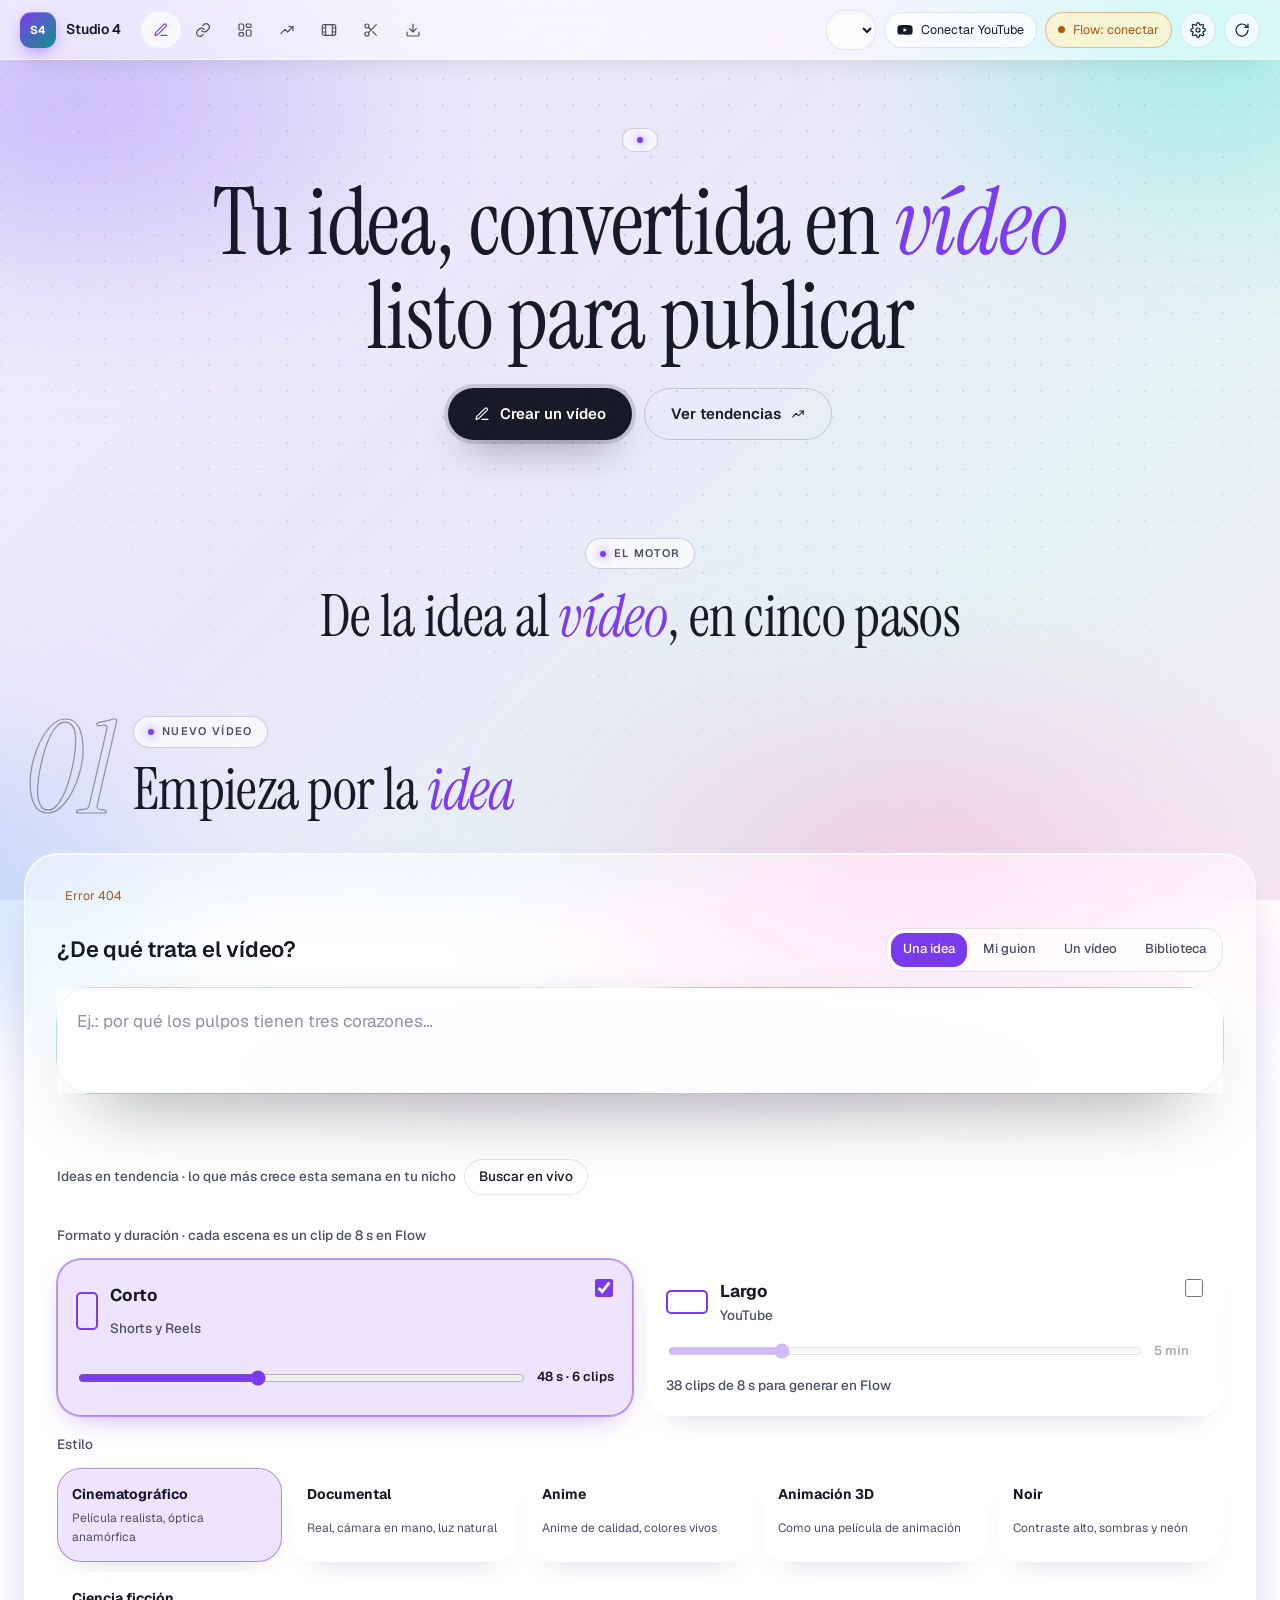
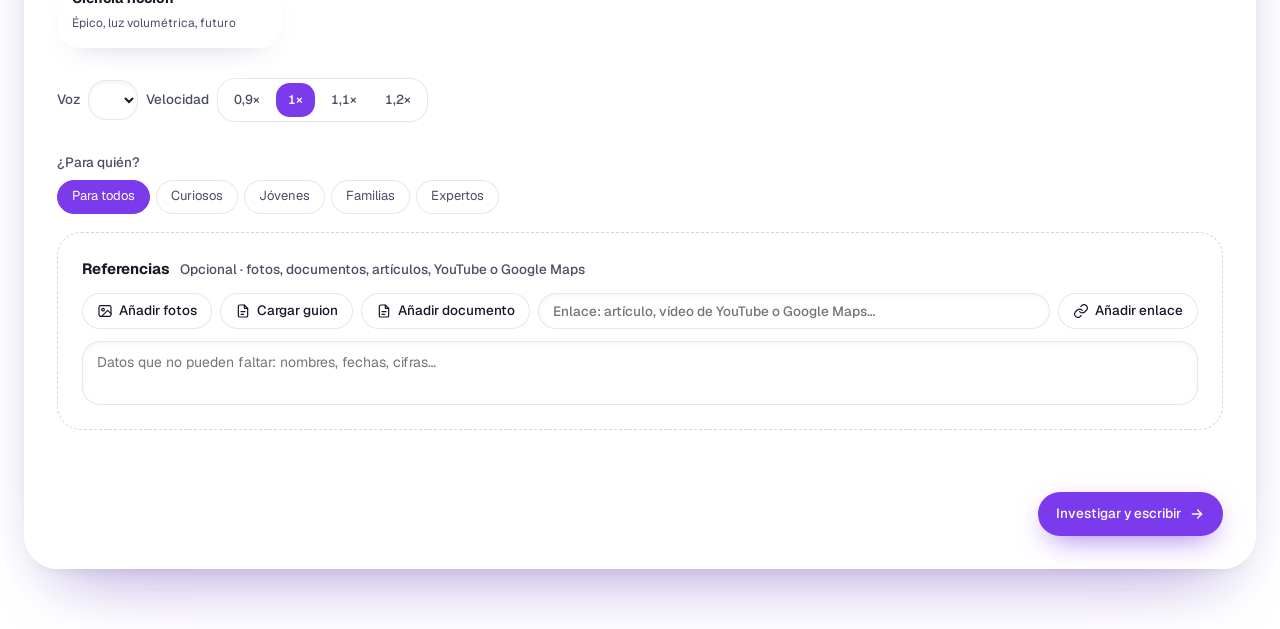
==== commit 9cfa258b: "Guardar en la biblioteca: resultado y errores visibles junto al botón, marcas tolerantes, rechazos e" ====
--- a/web/index.html
+++ b/web/index.html
@@ -131,10 +131,12 @@
           <div class="acciones-paso"><button class="primario" id="v-importar" type="button">Importar vídeo <svg width="16" height="16"><use href="#i-flecha"/></svg></button></div>
         </div>
         <div class="solo-biblioteca biblioteca" hidden>
-          <textarea id="b-texto" class="campo guion-texto" rows="6" placeholder="Pega aquí un paquete de guiones (cada uno empieza con «=== FL-001 | LARGO ===» o «=== FL-001 | CORTO a ===»)"></textarea>
+          <textarea id="b-texto" class="campo guion-texto" rows="6" placeholder="Pega aquí lo que te entrega Agron: el plan del mes (la tabla FL-001, FL-002…) o un paquete de guiones (cada uno empieza con «=== FL-001 | LARGO ===»)"></textarea>
           <div class="acciones-paso"><button class="boton" id="b-guardar" type="button">Guardar en la biblioteca</button>
             <button class="primario" id="b-crear-todos" type="button">Crear los pendientes</button></div>
+          <p class="b-info" id="b-info" role="status" aria-live="polite" hidden></p>
           <p class="meta">El largo sale en 16:9 (YouTube) y los cortos en 9:16 (Shorts y Reels), con la voz y el estilo elegidos abajo.</p>
+          <div class="b-plan" id="b-plan" hidden></div>
           <div class="b-lista" id="b-lista"></div>
         </div>
         <div class="crear-opciones">
--- a/web/estilo.css
+++ b/web/estilo.css
@@ -1245,6 +1245,14 @@
 .b-item b { font-size: 14px; } .b-item small { color: var(--fg-muted); font-size: 12px; }
 .b-codigo { font: 600 12px/1 var(--sans); padding: 6px 10px; border-radius: 999px; background: var(--control); white-space: nowrap; }
 .b-item.hecho { opacity: .6; }
+.b-info { margin: 0; font-size: 13px; color: var(--fg-muted); } .b-info.error { color: #dc2626; font-weight: 500; }
+.b-plan { display: grid; gap: 6px; padding: 12px; border-radius: 18px; border: 1px dashed var(--caja-borde); }
+.b-plan-cab { display: flex; flex-wrap: wrap; justify-content: space-between; align-items: center; gap: 8px 12px; padding: 0 4px 4px; }
+.b-plan-cab small { margin-right: auto; }
+.b-plan-cab small, .b-tema small { color: var(--fg-muted); font-size: 12px; }
+.b-tema { display: grid; grid-template-columns: auto minmax(0, 1fr) auto; gap: 12px; align-items: center; padding: 8px 10px; border-radius: 14px; }
+.b-tema b { font-size: 14px; } .b-tema.hecho { opacity: .55; }
+@media (max-width: 640px) { .b-tema, .b-item { grid-template-columns: minmax(0, 1fr); } }
 /* Desde URL */
 .u-logo { display: grid; place-items: center; flex: none; width: 44px; height: 44px; border-radius: 14px; background: var(--caja);
   border: 1px solid var(--caja-borde); color: var(--fg-muted); }
@@ -1338,8 +1346,8 @@
   border: 1px solid var(--caja-borde); box-shadow: var(--caja-sombra); }
 .idea-dia img { width: 100%; aspect-ratio: 16 / 9; object-fit: cover; display: block; background: #000; }
 .idea-img { position: relative; margin: 0; }
-.idea-img figcaption { position: absolute; right: 8px; bottom: 8px; padding: 2px 8px; border-radius: 999px; font-size: 11px;
-  background: rgba(0, 0, 0, .65); color: #fff; }
+.idea-img figcaption { position: absolute; right: 6px; bottom: 4px; font-size: 9px; letter-spacing: .02em;
+  color: rgb(255 255 255 / .38); text-shadow: 0 1px 2px rgb(0 0 0 / .5); pointer-events: none; }
 .idea-sin-img { aspect-ratio: 16 / 9; display: grid; place-items: center; background: #111; color: #9a9a9a; font-size: 13px; }
 .idea-dia-cuerpo { display: grid; gap: 8px; padding: 16px 18px 18px; align-content: start; }
 .idea-dia-cuerpo small { font-size: 12px; color: var(--fg-muted); } .idea-dia-cuerpo b.display { font-size: 21px; line-height: 1.15; }
@@ -1381,3 +1389,6 @@
 .td-formula li .boton { flex: none; white-space: nowrap; }
 /* Escenas: «Añadir escena al principio» en su propia fila, no como una tarjeta más */
 .anadir-principio { grid-column: 1 / -1; justify-self: start; }
+/* El selector de voz nunca ensancha la página (las opciones de pago traen texto largo) */
+#a-voz { max-width: 100%; min-width: 0; text-overflow: ellipsis; }
+@media (max-width: 640px) { #a-voz { flex: 1 1 100%; } .b-tema .b-codigo, .b-item .b-codigo { justify-self: start; } }
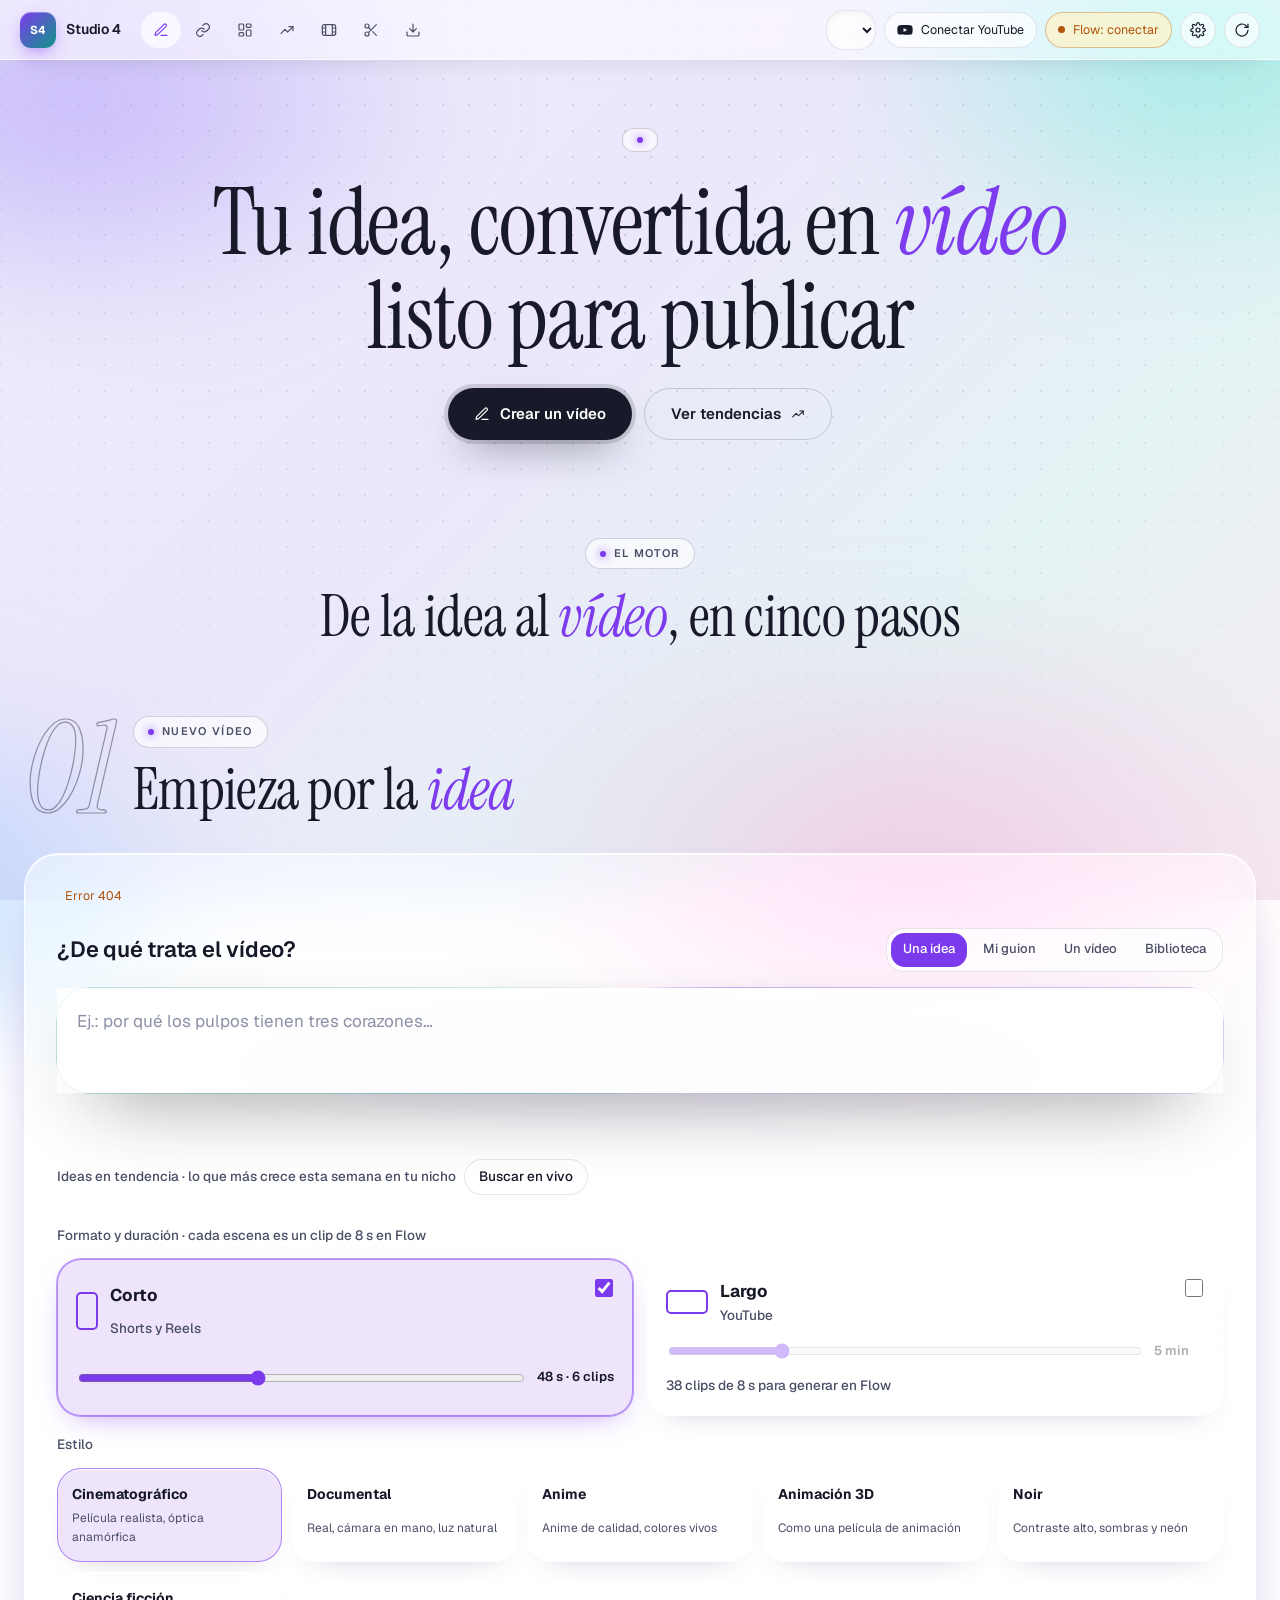
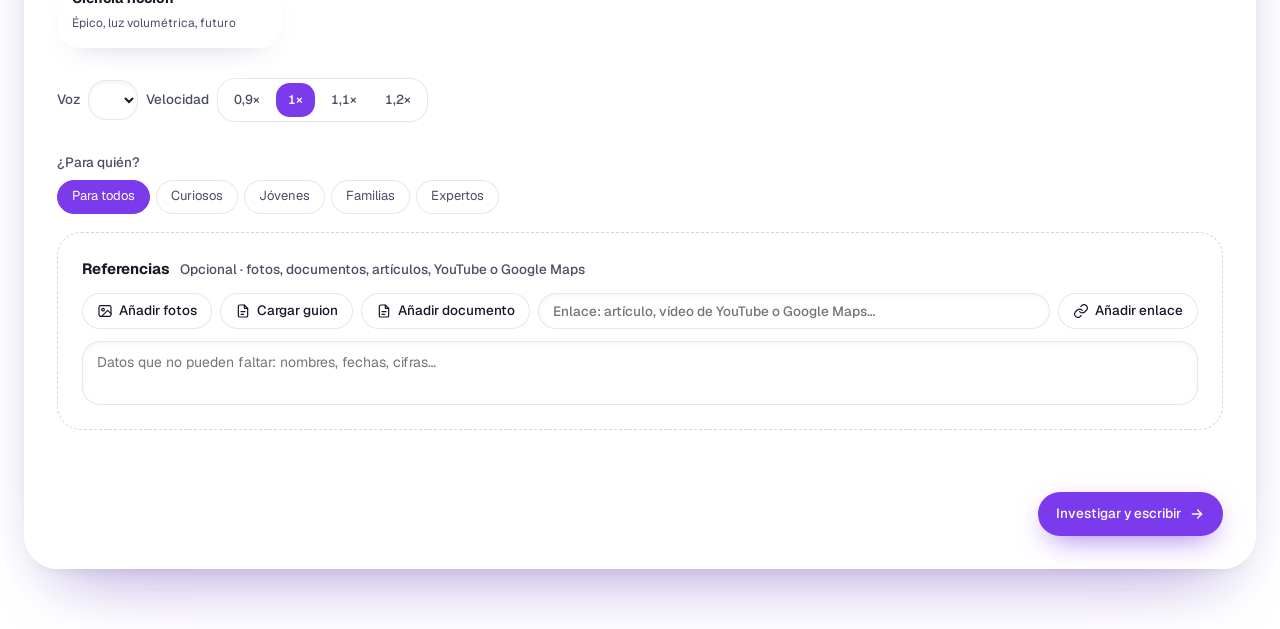
==== commit 0dd58053: "Biblioteca por temas: crear un guion suelto o un tema; «Crear todo» pide confirmación Co-Authored-By" ====
--- a/web/index.html
+++ b/web/index.html
@@ -133,7 +133,7 @@
         <div class="solo-biblioteca biblioteca" hidden>
           <textarea id="b-texto" class="campo guion-texto" rows="6" placeholder="Pega aquí lo que te entrega Agron: el plan del mes (la tabla FL-001, FL-002…) o un paquete de guiones (cada uno empieza con «=== FL-001 | LARGO ===»)"></textarea>
           <div class="acciones-paso"><button class="boton" id="b-guardar" type="button">Guardar en la biblioteca</button>
-            <button class="primario" id="b-crear-todos" type="button">Crear los pendientes</button></div>
+            <button class="boton" id="b-crear-todos" type="button">Crear todo</button></div>
           <p class="b-info" id="b-info" role="status" aria-live="polite" hidden></p>
           <p class="meta">El largo sale en 16:9 (YouTube) y los cortos en 9:16 (Shorts y Reels), con la voz y el estilo elegidos abajo.</p>
           <div class="b-plan" id="b-plan" hidden></div>
--- a/web/estilo.css
+++ b/web/estilo.css
@@ -1245,6 +1245,15 @@
 .b-item b { font-size: 14px; } .b-item small { color: var(--fg-muted); font-size: 12px; }
 .b-codigo { font: 600 12px/1 var(--sans); padding: 6px 10px; border-radius: 999px; background: var(--control); white-space: nowrap; }
 .b-item.hecho { opacity: .6; }
+.b-grupo { border-radius: 18px; background: var(--caja); border: 1px solid var(--caja-borde); }
+.b-grupo > summary { display: grid; grid-template-columns: auto minmax(0, 1fr) auto; gap: 12px; align-items: center;
+  padding: 12px 14px; cursor: pointer; list-style: none; }
+.b-grupo > summary::-webkit-details-marker { display: none; }
+.b-grupo > summary b { font-size: 15px; } .b-grupo > summary small { color: var(--fg-muted); font-size: 12px; }
+.b-grupo[open] > summary { border-bottom: 1px solid var(--caja-borde); }
+.b-grupo .b-item { border: 0; background: transparent; border-radius: 0; }
+.b-grupo .b-item + .b-item { border-top: 1px solid var(--caja-borde); }
+@media (max-width: 640px) { .b-grupo > summary { grid-template-columns: minmax(0, 1fr); } .b-grupo > summary .b-codigo { justify-self: start; } }
 .b-info { margin: 0; font-size: 13px; color: var(--fg-muted); } .b-info.error { color: #dc2626; font-weight: 500; }
 .b-plan { display: grid; gap: 6px; padding: 12px; border-radius: 18px; border: 1px dashed var(--caja-borde); }
 .b-plan-cab { display: flex; flex-wrap: wrap; justify-content: space-between; align-items: center; gap: 8px 12px; padding: 0 4px 4px; }
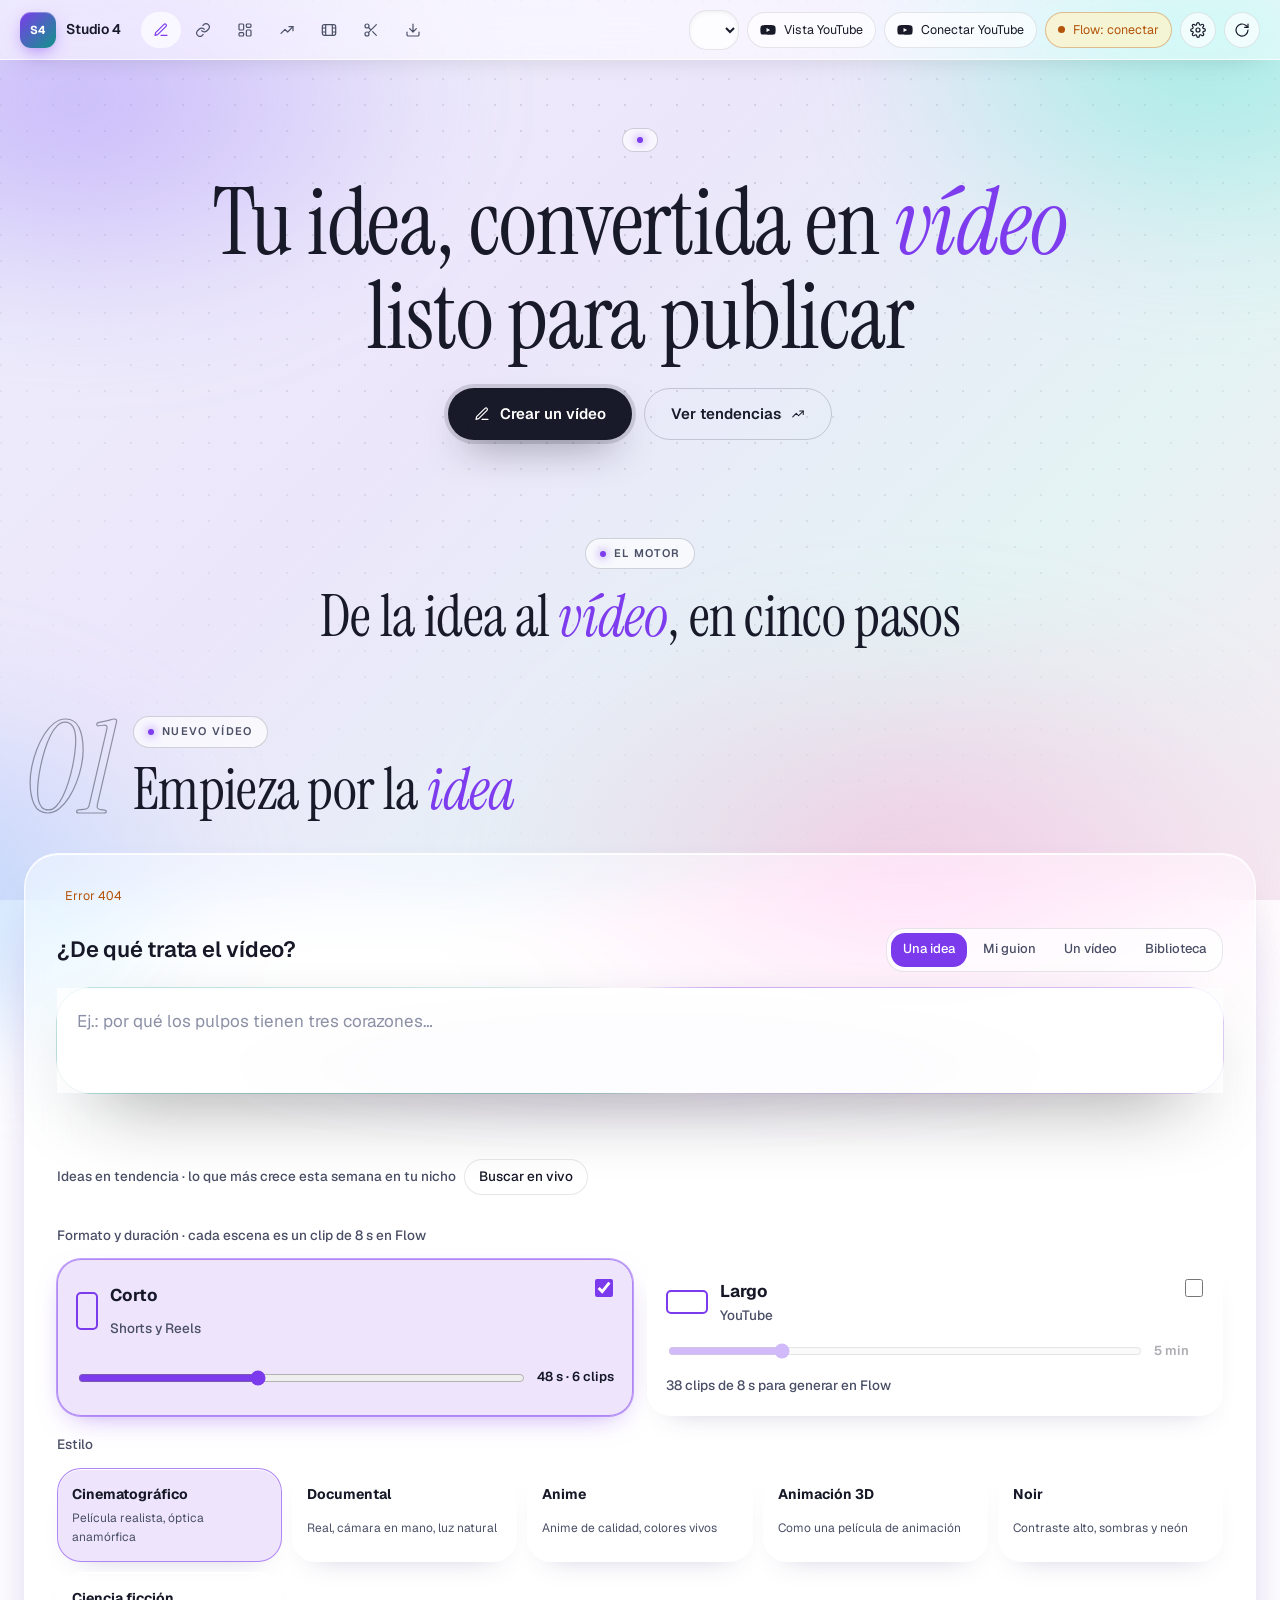
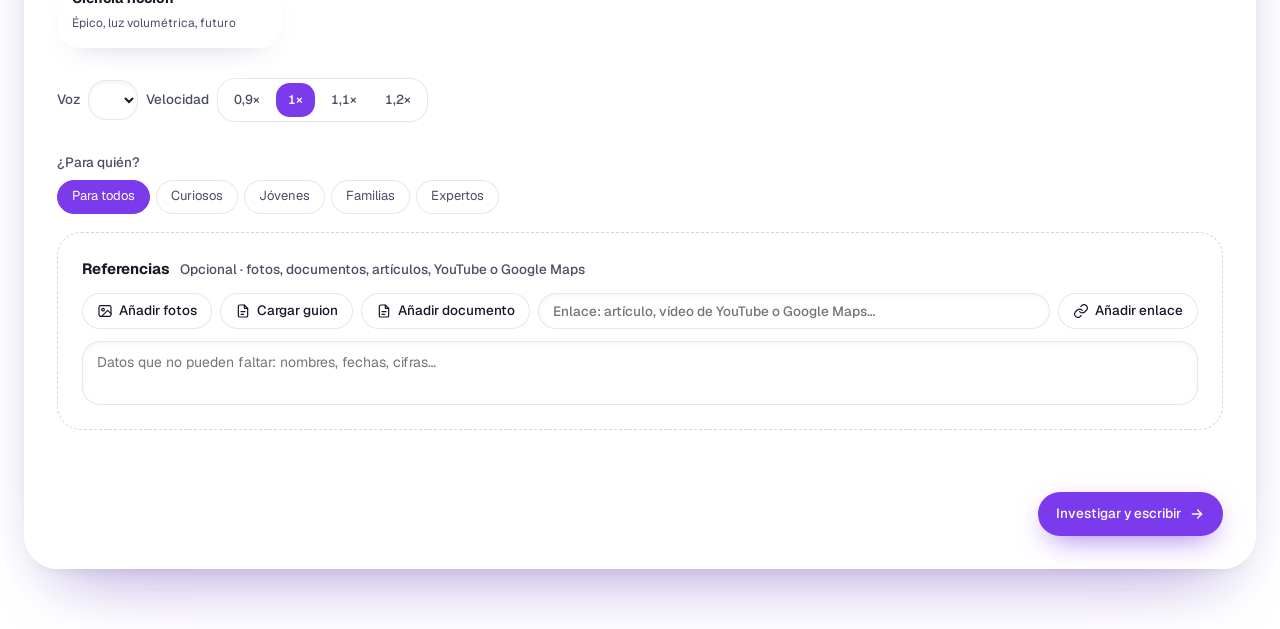
==== commit 80e0763b: "Limpieza de seguridad: la voz nunca cambia sola y sin servicios no oficiales; imágenes reales en gra" ====
--- a/web/index.html
+++ b/web/index.html
@@ -72,6 +72,7 @@
   </nav>
   <div class="barra-der">
     <select id="canal" class="campo canal-campo" aria-label="Canal con el que trabajas" title="Canal: cada uno tiene sus producciones, su YouTube y su carpeta"></select>
+    <a class="pildora" href="/youtube" target="_blank" title="Tus vídeos y miniaturas como se verían en YouTube"><svg><use href="#i-yt"/></svg><span>Vista YouTube</span></a>
     <a id="yt-pildora" class="pildora" href="/youtube/conectar" title="Solo lectura: tu canal y lo que ya hay en YouTube sobre cada tema"><svg><use href="#i-yt"/></svg><span id="yt-txt">Conectar YouTube</span></a>
     <a id="flow-boton" class="pildora aviso" target="_blank" href="/flow/emparejar"><span class="piloto"></span><span>Flow: conectar</span></a>
     <button id="abrir-ajustes" class="redondo" title="Ajustes: tema de color del panel" aria-label="Ajustes: tema de color del panel" aria-controls="ajustes"><svg><use href="#i-ajustes"/></svg></button>
@@ -92,6 +93,7 @@
     </div>
     <div class="ideas-hoy" id="ideas-hoy" hidden></div>
     <div class="mosaico" id="lista"></div>
+    <div class="material-bib" id="material-bib" hidden></div>
     <div class="motor">
       <span class="sello">El motor</span>
       <h2 class="display">De la idea al <em>vídeo</em>, en cinco pasos</h2>
@@ -405,7 +407,9 @@
           <p class="meta">Voz</p>
           <audio id="v-audio" controls preload="none"></audio>
           <div class="fila"><select id="v-proveedor" class="campo"></select><button id="v-rehacer" class="boton">Rehacer voz</button></div>
-          <div class="probar-voces">
+          <p class="meta v-estimacion" id="v-estimacion"></p>
+          <div class="catalogo-elevenlabs" id="v-elevenlabs" hidden></div>
+          <div class="probar-voces" id="v-bloque-gemini">
             <div class="voces-lista" id="v-lista"></div>
             <div class="fila"><button class="boton" id="v-probar" disabled>Escuchar muestras</button><span class="meta" id="v-cuenta"></span></div>
             <div class="muestras-voz" id="v-muestras"></div>
--- a/web/estilo.css
+++ b/web/estilo.css
@@ -1245,6 +1245,9 @@
 .b-item b { font-size: 14px; } .b-item small { color: var(--fg-muted); font-size: 12px; }
 .b-codigo { font: 600 12px/1 var(--sans); padding: 6px 10px; border-radius: 999px; background: var(--control); white-space: nowrap; }
 .b-item.hecho { opacity: .6; }
+.b-repe { color: #d97706; font-weight: 500; }
+.clave-gratis { display: grid; gap: 8px; margin: 8px 0; font-size: 13px; line-height: 1.5; }
+.clave-gratis a { color: var(--accent); } .clave-gratis .campo { flex: 1 1 240px; min-width: 0; }
 .b-grupo { border-radius: 18px; background: var(--caja); border: 1px solid var(--caja-borde); }
 .b-grupo > summary { display: grid; grid-template-columns: auto minmax(0, 1fr) auto; gap: 12px; align-items: center;
   padding: 12px 14px; cursor: pointer; list-style: none; }
@@ -1401,3 +1404,36 @@
 /* El selector de voz nunca ensancha la página (las opciones de pago traen texto largo) */
 #a-voz { max-width: 100%; min-width: 0; text-overflow: ellipsis; }
 @media (max-width: 640px) { #a-voz { flex: 1 1 100%; } .b-tema .b-codigo, .b-item .b-codigo { justify-self: start; } }
+
+/* Inicio: biblioteca de material del canal (voz, imágenes y clips guardados) */
+.material-bib { display: grid; gap: 18px; }
+.material-cab { display: flex; justify-content: space-between; align-items: flex-end; gap: 16px; flex-wrap: wrap; }
+.material-cab > div:first-child { display: grid; gap: 10px; justify-items: start; }
+.material-cab h2.display { font-size: clamp(30px, 4vw, 48px); }
+.material-rejilla { display: grid; grid-template-columns: repeat(auto-fill, minmax(min(100%, 270px), 1fr)); gap: 14px; }
+.mat-item { display: grid; grid-template-rows: auto 1fr; border-radius: var(--r-caja); overflow: hidden; background: var(--caja);
+  border: 1px solid var(--caja-borde); box-shadow: var(--caja-sombra); }
+.mat-media { position: relative; aspect-ratio: 16 / 9; background: #090a10; display: grid; place-items: center; overflow: hidden; }
+.mat-media img, .mat-media video { width: 100%; height: 100%; object-fit: cover; display: block; }
+.mat-media.voz { padding: 18px; background: radial-gradient(90% 90% at 20% 20%, color-mix(in oklab, var(--accent) 24%, transparent), transparent), var(--cristal-fuerte); }
+.mat-media audio { width: 100%; }
+.mat-usos { position: absolute; top: 10px; right: 10px; padding: 4px 10px; border-radius: 999px; font: 600 11px/1.2 var(--sans);
+  background: rgb(0 0 0 / .72); color: #fff; border: 1px solid rgb(255 255 255 / .18); }
+.mat-cuerpo { display: grid; gap: 6px; padding: 14px 16px 16px; align-content: space-between; }
+.mat-cuerpo small { font-size: 12px; color: var(--fg-muted); }
+.mat-cuerpo b { font-size: 15px; line-height: 1.3; overflow: hidden; display: -webkit-box; -webkit-line-clamp: 2; -webkit-box-orient: vertical; }
+.mat-mas { display: flex; justify-content: center; }
+
+/* Selector y catálogo de voces de ElevenLabs y Xiaomi MiMo */
+.v-estimacion { margin: 6px 0 4px; font-weight: 500; }
+.catalogo-elevenlabs { display: grid; gap: 10px; margin-top: 8px; }
+.el-barra { grid-column: 1 / -1; justify-content: space-between; flex-wrap: wrap; gap: 8px; }
+.el-aviso { grid-column: 1 / -1; padding: 10px 14px; border-radius: var(--r-mini); background: var(--suave); border: 1px solid var(--caja-borde); }
+.voz-op.voz-el { display: grid; gap: 6px; align-content: space-between; padding: 12px 14px; }
+.voz-el-cab { display: flex; justify-content: space-between; align-items: baseline; gap: 8px; flex-wrap: wrap; }
+.el-id { font: 500 11px/1.3 var(--mono); color: var(--fg-muted); padding: 2px 6px; border-radius: 6px; background: var(--suave); }
+.el-idioma { font-size: 12px; font-weight: 600; color: var(--fg); }
+.el-tags { display: flex; flex-wrap: wrap; gap: 4px; }
+.el-tag { padding: 2px 8px; border-radius: 999px; font-size: 11px; background: var(--suave); color: var(--fg-muted); }
+.voz-el-pie { display: flex; justify-content: flex-end; margin-top: 2px; }
+.oir.sin-muestra { width: auto; height: auto; padding: 4px 10px; border-radius: 999px; font-size: 11px; color: var(--fg-muted); }
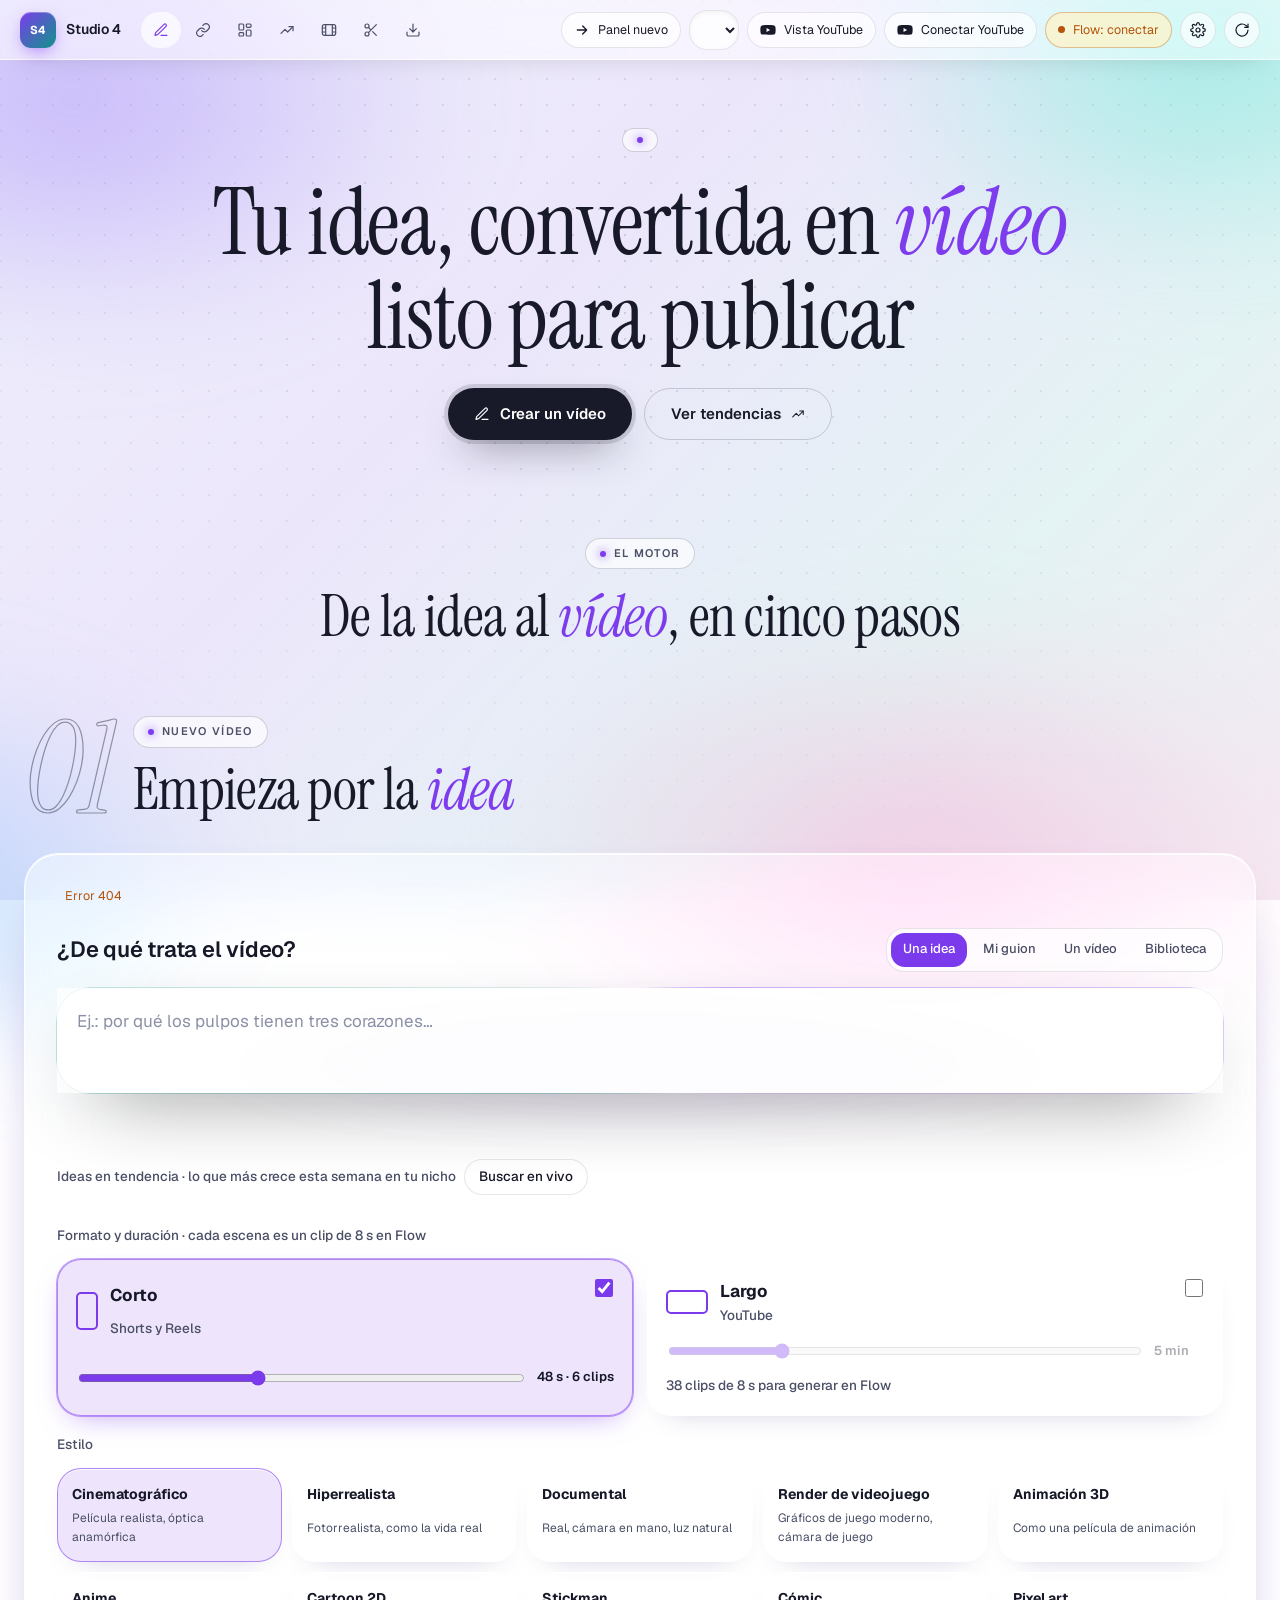
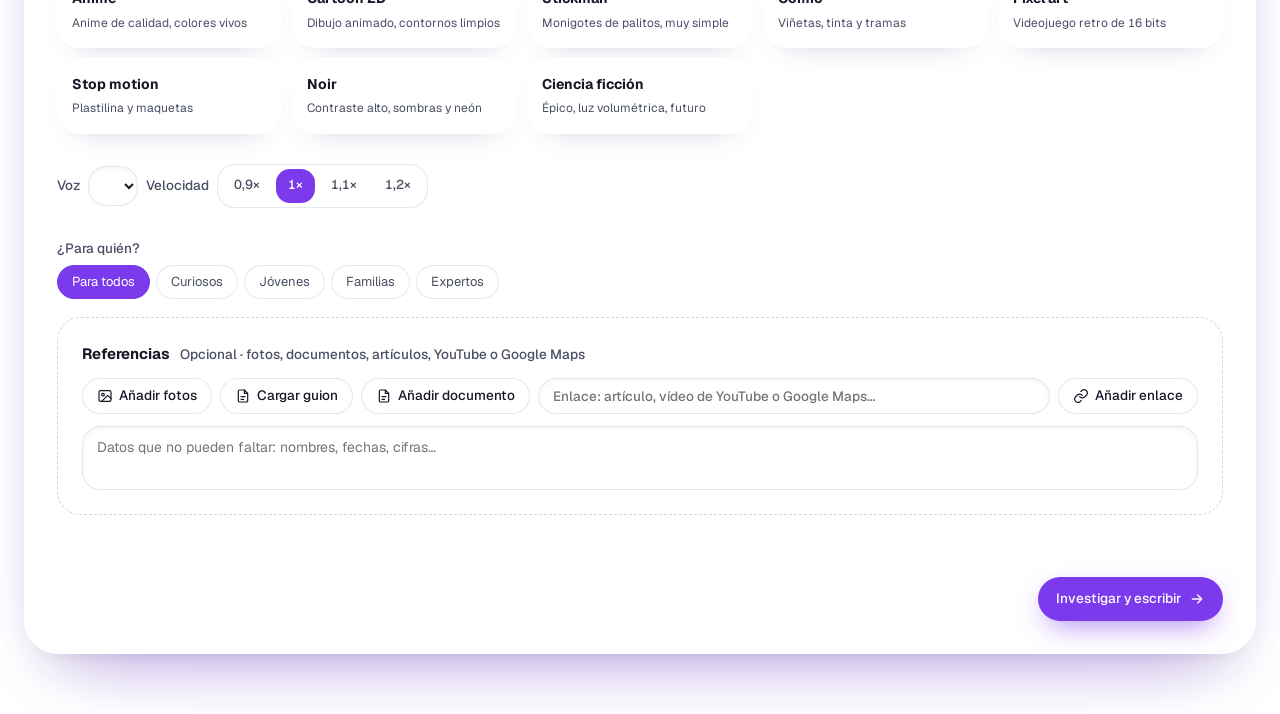
==== commit 6d53e063: "Botón para cambiar entre el panel nuevo y el clásico Antes, al caer en el panel clásico no había vue" ====
--- a/web/index.html
+++ b/web/index.html
@@ -71,6 +71,7 @@
     <a href="#entregas" title="Entregas"><svg><use href="#i-entregas"/></svg><span>Entregas</span></a>
   </nav>
   <div class="barra-der">
+    <a class="pildora" href="/" title="Volver al panel nuevo (el principal)"><svg><use href="#i-flecha"/></svg><span>Panel nuevo</span></a>
     <select id="canal" class="campo canal-campo" aria-label="Canal con el que trabajas" title="Canal: cada uno tiene sus producciones, su YouTube y su carpeta"></select>
     <a class="pildora" href="/youtube" target="_blank" title="Tus vídeos y miniaturas como se verían en YouTube"><svg><use href="#i-yt"/></svg><span>Vista YouTube</span></a>
     <a id="yt-pildora" class="pildora" href="/youtube/conectar" title="Solo lectura: tu canal y lo que ya hay en YouTube sobre cada tema"><svg><use href="#i-yt"/></svg><span id="yt-txt">Conectar YouTube</span></a>
